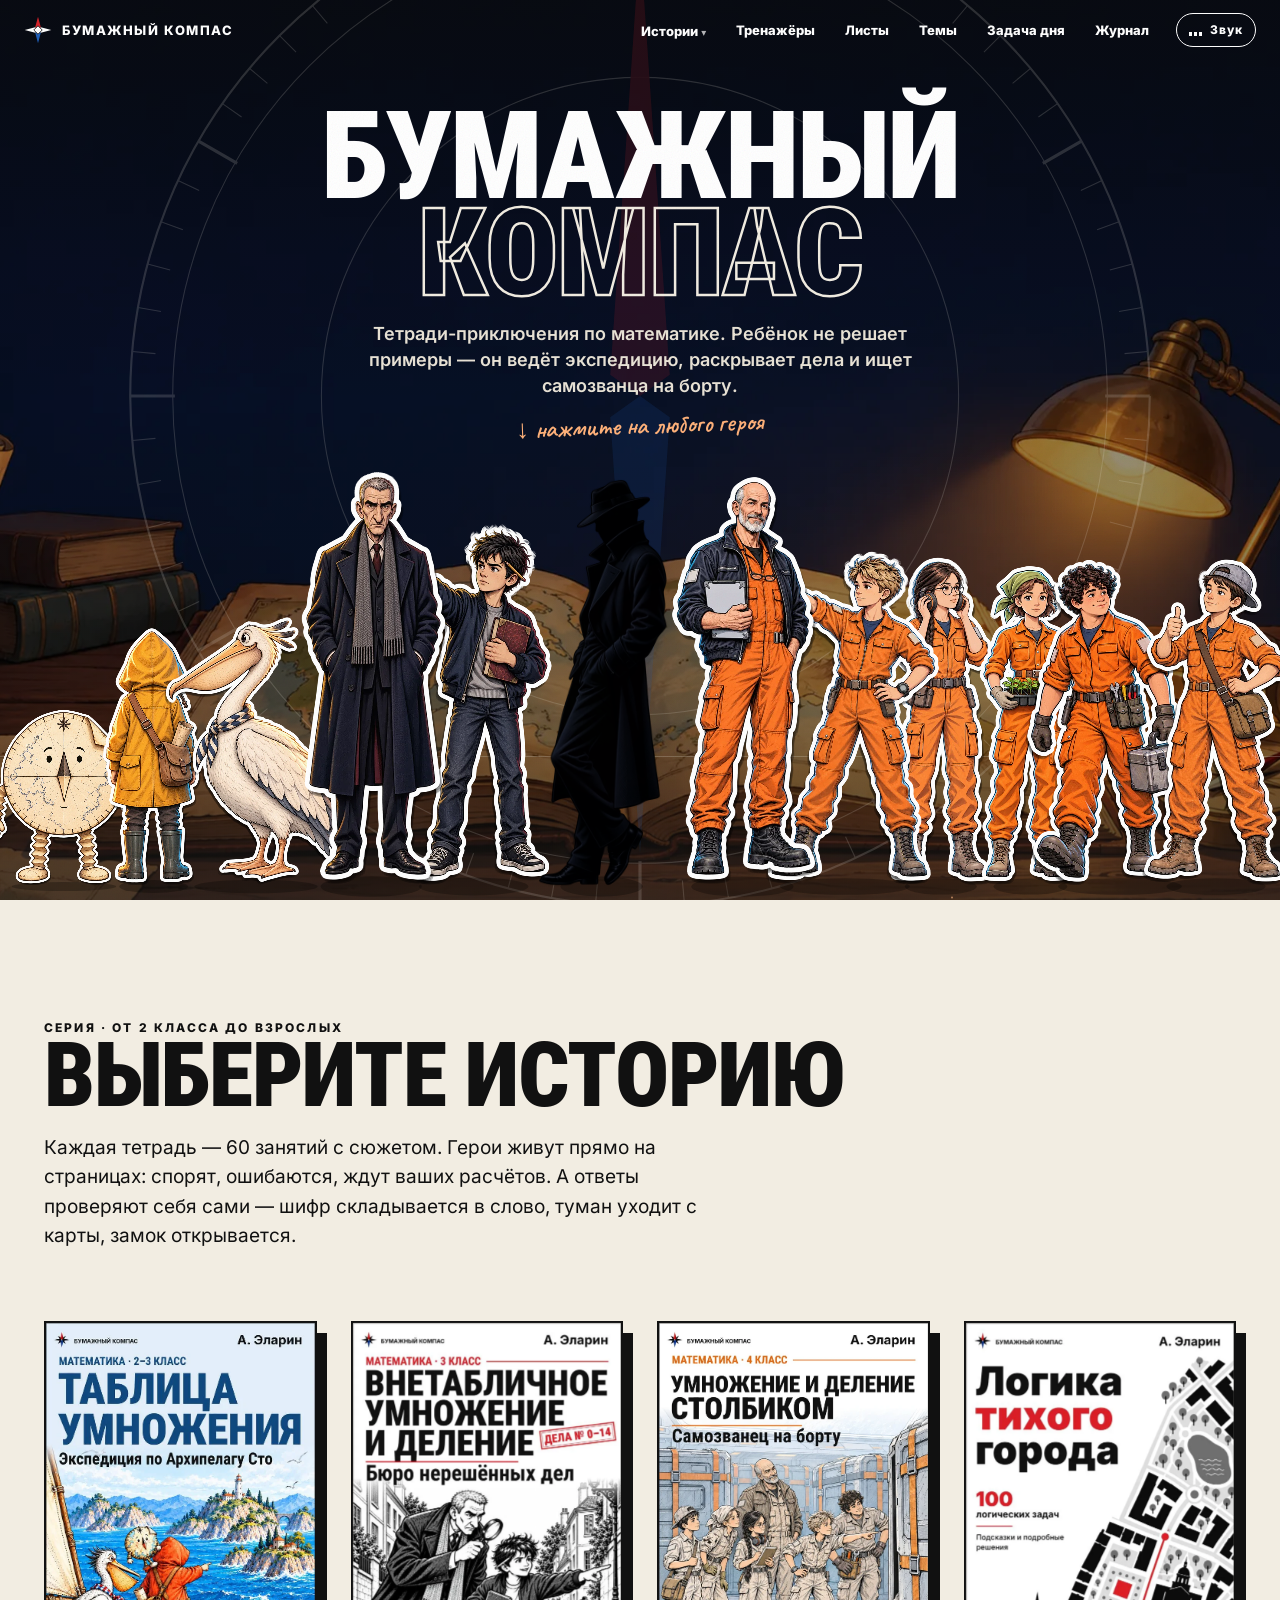
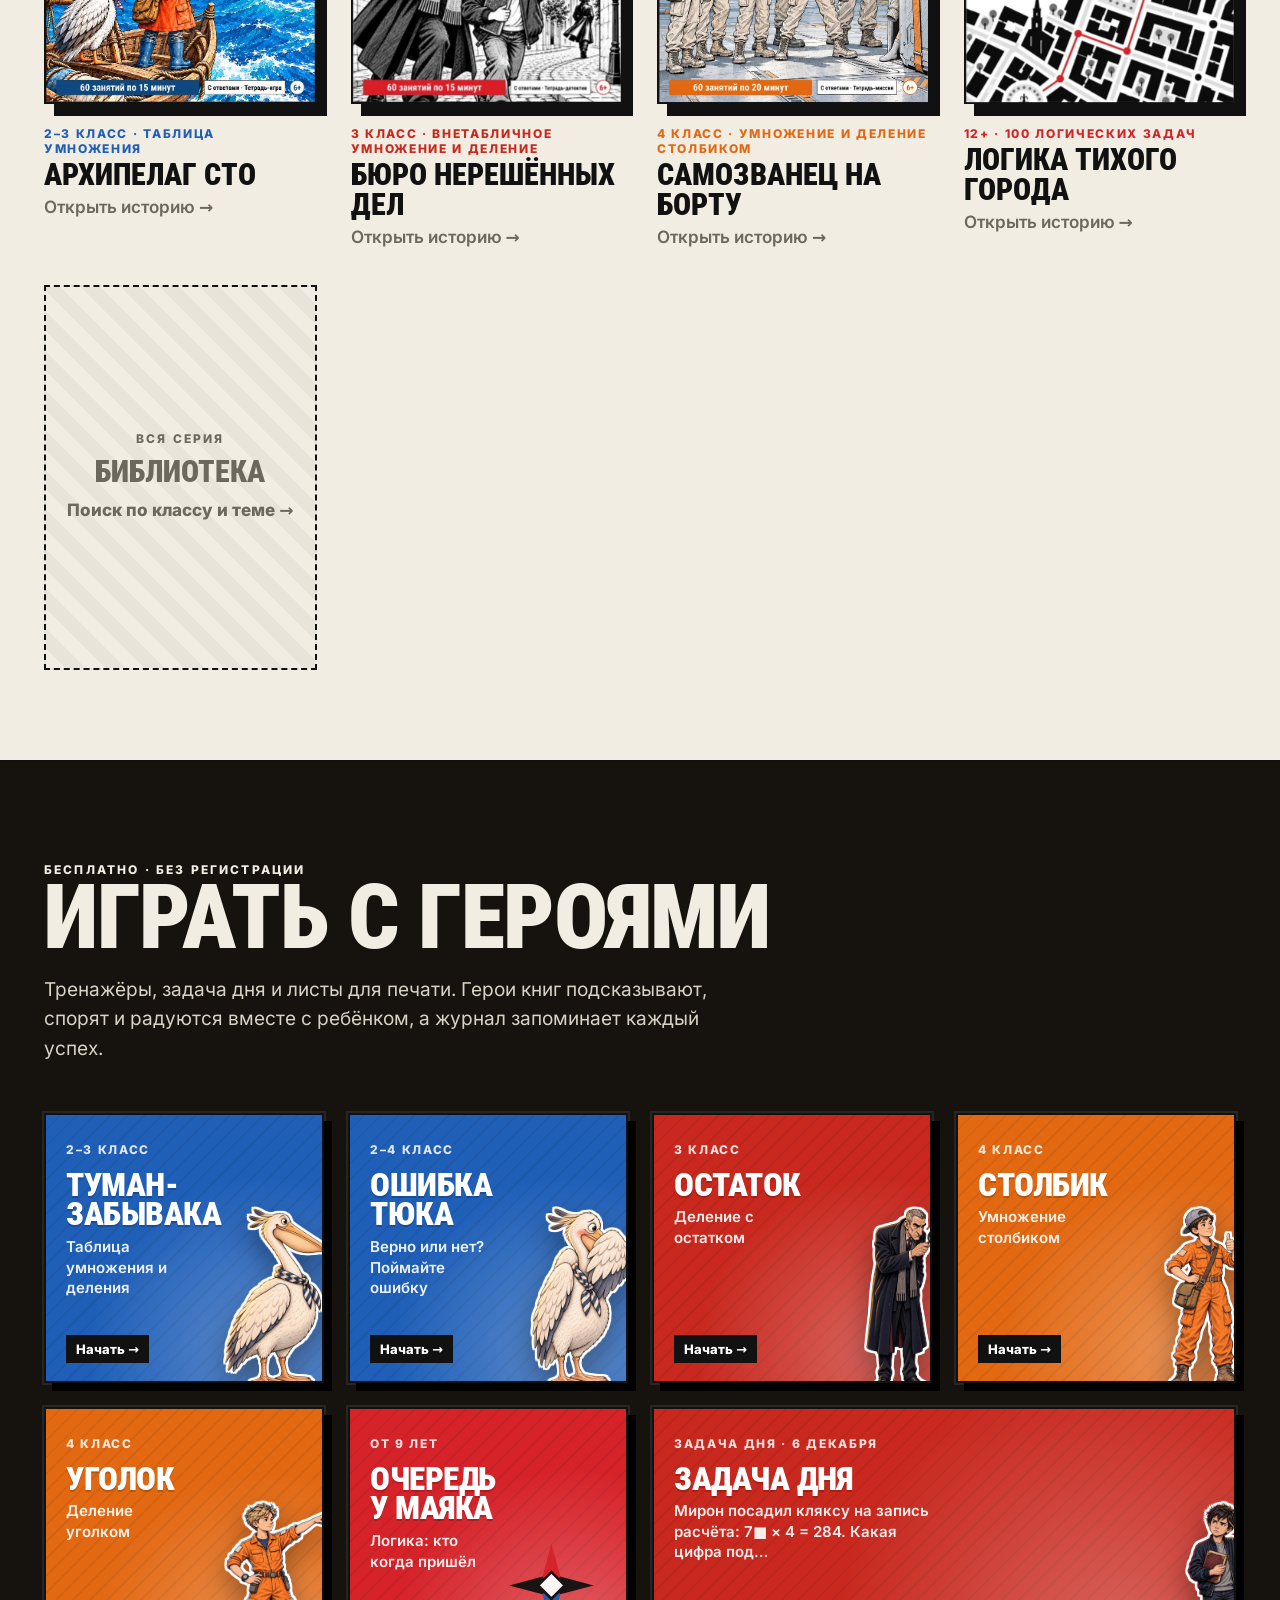
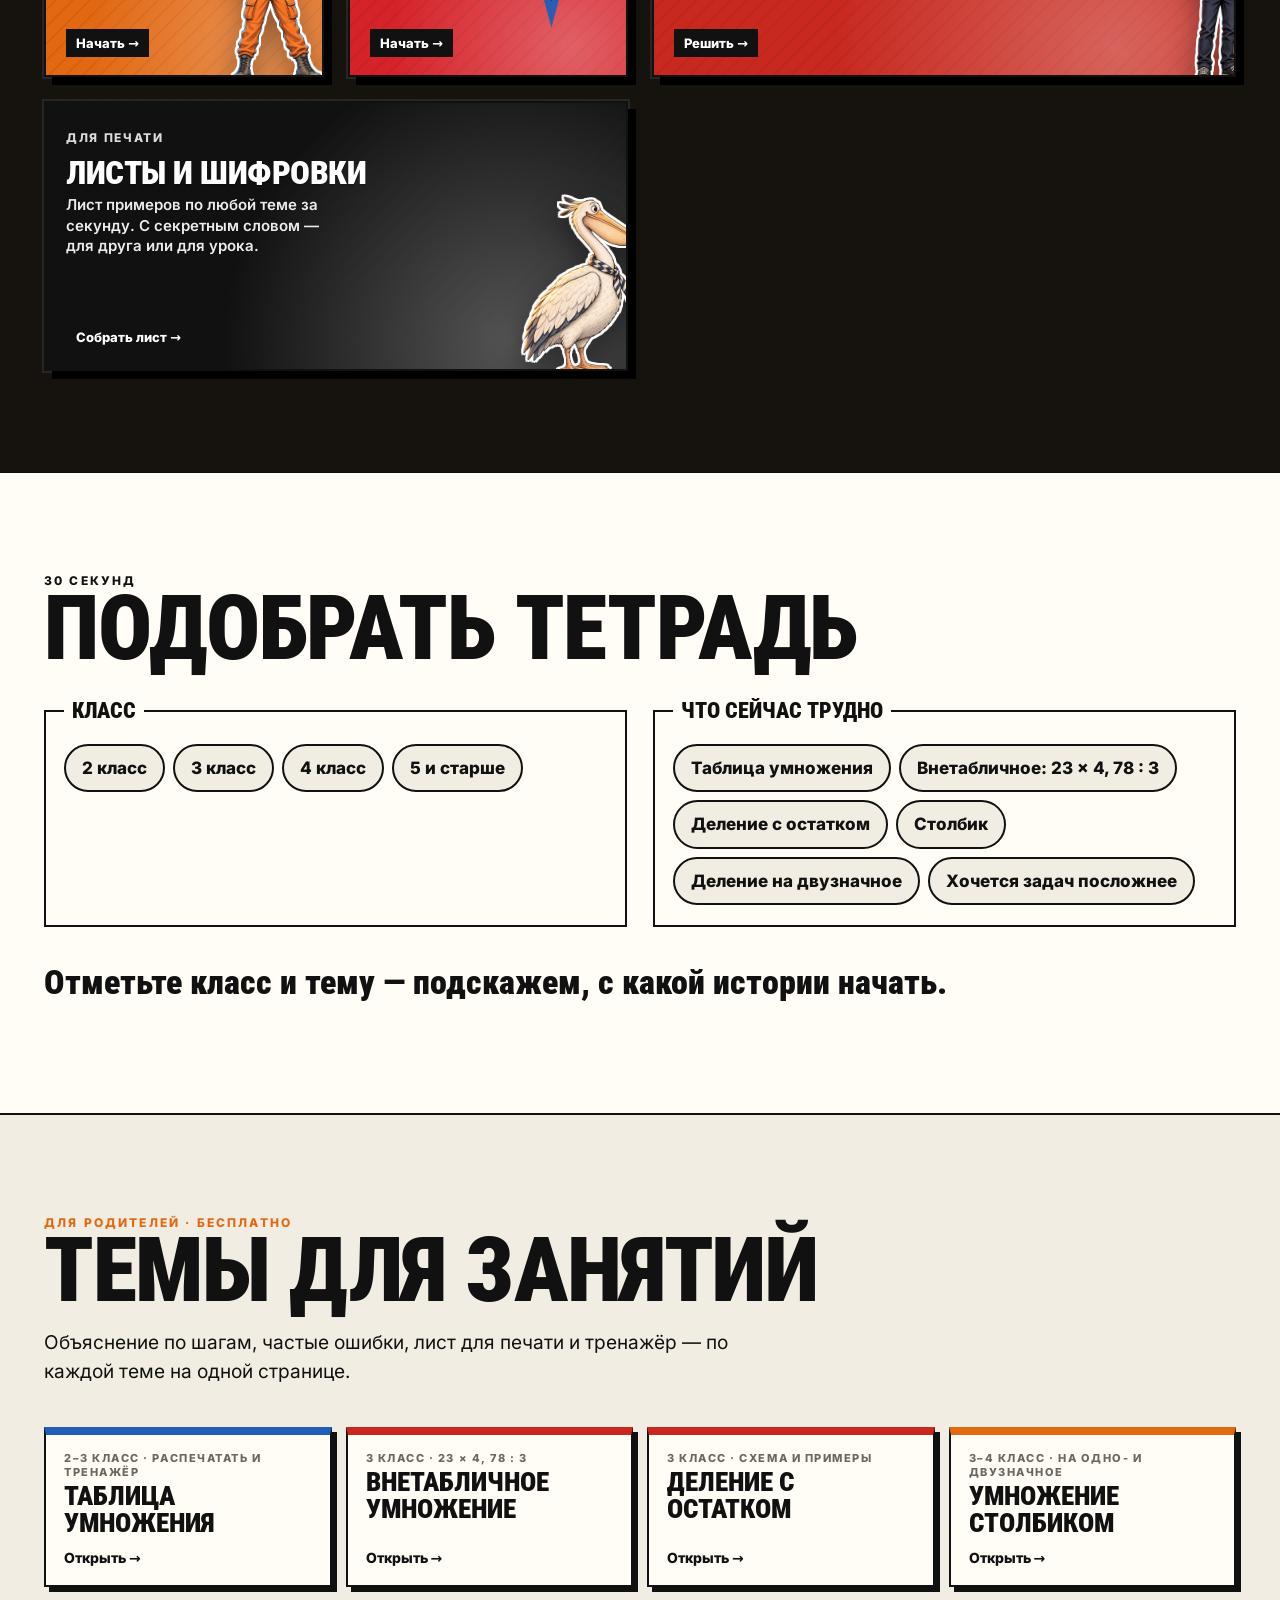
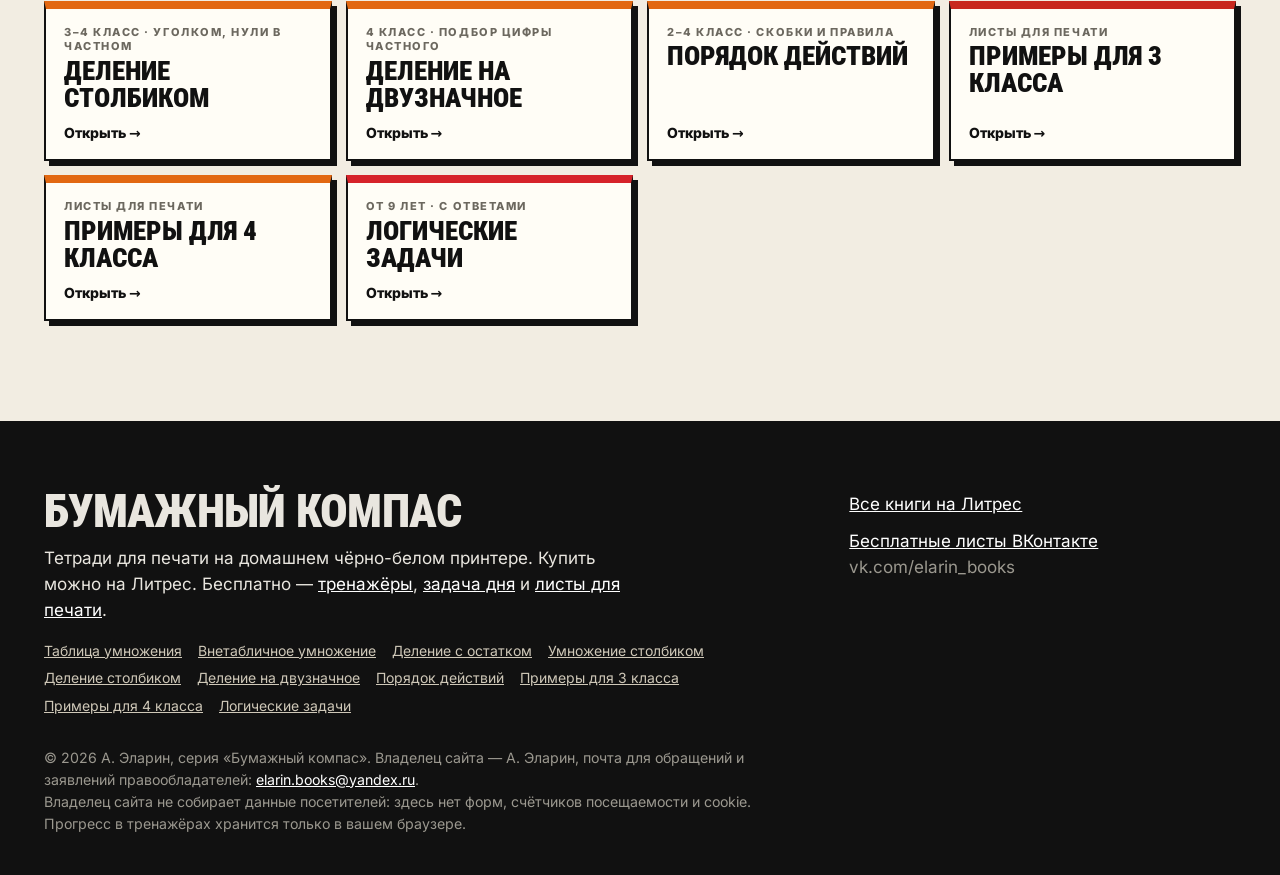
==== index.html @ 5a0611c9 "Add files via upload" ====
<!DOCTYPE html>
<html lang="ru">
<head>
<meta charset="utf-8">
<meta name="viewport" content="width=device-width, initial-scale=1">
<title>Бумажный компас</title>
<meta name="description" content="Тетради-приключения по математике и бесплатные тренажёры с героями: таблица умножения, деление с остатком, столбик и уголок, логика.">
<link rel="canonical" href="https://paper-compass.github.io/">
<meta property="og:type" content="website">
<meta property="og:site_name" content="Бумажный компас">
<meta property="og:title" content="Бумажный компас — тетради-приключения по математике">
<meta property="og:description" content="Истории с живыми героями, тренажёры, задача дня и листы для печати. Бесплатно и без регистрации.">
<meta property="og:url" content="https://paper-compass.github.io/">
<meta property="og:image" content="https://paper-compass.github.io/img/og.jpg">
<meta property="og:image:width" content="1200">
<meta property="og:image:height" content="630">
<meta name="twitter:card" content="summary_large_image">
<meta name="theme-color" content="#16130f">
<link rel="icon" href="favicon.svg" type="image/svg+xml">
<link rel="preload" href="fonts/roboto-condensed-cyrillic-900-normal.woff2" as="font" type="font/woff2" crossorigin>
<link rel="preload" href="fonts/inter-cyrillic-600-normal.woff2" as="font" type="font/woff2" crossorigin>
<style>
@font-face{font-family:'Roboto Condensed';font-style:normal;font-weight:700;font-display:swap;src:url(fonts/roboto-condensed-cyrillic-700-normal.woff2) format('woff2');unicode-range:U+0301,U+0400-045F,U+0490-0491,U+04B0-04B1,U+2116}
@font-face{font-family:'Roboto Condensed';font-style:normal;font-weight:700;font-display:swap;src:url(fonts/roboto-condensed-latin-700-normal.woff2) format('woff2');unicode-range:U+0000-00FF,U+0131,U+0152-0153,U+02BB-02BC,U+02C6,U+02DA,U+02DC,U+0304,U+0308,U+0329,U+2000-206F,U+20AC,U+2122,U+2191,U+2193,U+2212,U+2215,U+FEFF,U+FFFD}
@font-face{font-family:'Roboto Condensed';font-style:normal;font-weight:900;font-display:swap;src:url(fonts/roboto-condensed-cyrillic-900-normal.woff2) format('woff2');unicode-range:U+0301,U+0400-045F,U+0490-0491,U+04B0-04B1,U+2116}
@font-face{font-family:'Roboto Condensed';font-style:normal;font-weight:900;font-display:swap;src:url(fonts/roboto-condensed-latin-900-normal.woff2) format('woff2');unicode-range:U+0000-00FF,U+0131,U+0152-0153,U+02BB-02BC,U+02C6,U+02DA,U+02DC,U+0304,U+0308,U+0329,U+2000-206F,U+20AC,U+2122,U+2191,U+2193,U+2212,U+2215,U+FEFF,U+FFFD}
@font-face{font-family:'Inter';font-style:normal;font-weight:400;font-display:swap;src:url(fonts/inter-cyrillic-400-normal.woff2) format('woff2');unicode-range:U+0301,U+0400-045F,U+0490-0491,U+04B0-04B1,U+2116}
@font-face{font-family:'Inter';font-style:normal;font-weight:400;font-display:swap;src:url(fonts/inter-latin-400-normal.woff2) format('woff2');unicode-range:U+0000-00FF,U+0131,U+0152-0153,U+02BB-02BC,U+02C6,U+02DA,U+02DC,U+0304,U+0308,U+0329,U+2000-206F,U+20AC,U+2122,U+2191,U+2193,U+2212,U+2215,U+FEFF,U+FFFD}
@font-face{font-family:'Inter';font-style:normal;font-weight:600;font-display:swap;src:url(fonts/inter-cyrillic-600-normal.woff2) format('woff2');unicode-range:U+0301,U+0400-045F,U+0490-0491,U+04B0-04B1,U+2116}
@font-face{font-family:'Inter';font-style:normal;font-weight:600;font-display:swap;src:url(fonts/inter-latin-600-normal.woff2) format('woff2');unicode-range:U+0000-00FF,U+0131,U+0152-0153,U+02BB-02BC,U+02C6,U+02DA,U+02DC,U+0304,U+0308,U+0329,U+2000-206F,U+20AC,U+2122,U+2191,U+2193,U+2212,U+2215,U+FEFF,U+FFFD}
@font-face{font-family:'Inter';font-style:normal;font-weight:800;font-display:swap;src:url(fonts/inter-cyrillic-800-normal.woff2) format('woff2');unicode-range:U+0301,U+0400-045F,U+0490-0491,U+04B0-04B1,U+2116}
@font-face{font-family:'Inter';font-style:normal;font-weight:800;font-display:swap;src:url(fonts/inter-latin-800-normal.woff2) format('woff2');unicode-range:U+0000-00FF,U+0131,U+0152-0153,U+02BB-02BC,U+02C6,U+02DA,U+02DC,U+0304,U+0308,U+0329,U+2000-206F,U+20AC,U+2122,U+2191,U+2193,U+2212,U+2215,U+FEFF,U+FFFD}
@font-face{font-family:'Caveat';font-style:normal;font-weight:600;font-display:swap;src:url(fonts/caveat-cyrillic-600-normal.woff2) format('woff2');unicode-range:U+0301,U+0400-045F,U+0490-0491,U+04B0-04B1,U+2116}
@font-face{font-family:'Caveat';font-style:normal;font-weight:600;font-display:swap;src:url(fonts/caveat-latin-600-normal.woff2) format('woff2');unicode-range:U+0000-00FF,U+0131,U+0152-0153,U+02BB-02BC,U+02C6,U+02DA,U+02DC,U+0304,U+0308,U+0329,U+2000-206F,U+20AC,U+2122,U+2191,U+2193,U+2212,U+2215,U+FEFF,U+FFFD}
</style>
<style>
:root{
  /* мир серии: тушь и бумага; у каждой истории свой цвет — он же цвет света, перехода и кнопок */
  --paper:#f2ede2; --ink:#111; --muted:#6c685f; --line:#d8d1c1; --c:#e26812;
  --display:"Roboto Condensed","Arial Narrow",Arial,sans-serif;
  --body:"Inter",system-ui,-apple-system,"Segoe UI",Roboto,sans-serif;
  --hand:"Caveat","Segoe Print","Comic Sans MS",cursive;
  color-scheme:light;
}
*{box-sizing:border-box}
html,body{margin:0}
body{background:var(--paper);color:var(--ink);font:400 17px/1.55 var(--body);overflow-x:hidden}
img{max-width:100%;height:auto;display:block}
a{color:inherit}
button{font:inherit;color:inherit}
h1,h2,h3{font-family:var(--display);font-weight:900;line-height:.9;margin:0;letter-spacing:-.015em;text-wrap:balance}
.wrap{max-width:1240px;margin:0 auto;padding:0 24px}
:focus-visible{outline:3px solid var(--c);outline-offset:3px}
.eyebrow{font:800 12px/1.35 var(--body);letter-spacing:.18em;text-transform:uppercase}
.grain{position:fixed;inset:0;pointer-events:none;z-index:95;opacity:.08;mix-blend-mode:multiply;
  background-image:url("data:image/svg+xml,%3Csvg xmlns='http://www.w3.org/2000/svg' width='180' height='180'%3E%3Cfilter id='n'%3E%3CfeTurbulence type='fractalNoise' baseFrequency='.85' numOctaves='3' stitchTiles='stitch'/%3E%3C/filter%3E%3Crect width='100%25' height='100%25' filter='url(%23n)'/%3E%3C/svg%3E")}

/* ---------- шапка ---------- */
.top{position:fixed;left:0;right:0;top:0;z-index:70;color:var(--top,#111);transition:background .3s}
.top .wrap{display:flex;align-items:center;gap:14px;height:60px;max-width:none}
.top.solid{background:color-mix(in srgb,var(--topbg,#f2ede2) 86%,transparent);backdrop-filter:blur(8px)}
.brand{display:flex;align-items:center;gap:10px;font:800 13px/1 var(--body);letter-spacing:.12em;text-decoration:none}
.brand svg{width:28px;height:28px;transition:transform .7s cubic-bezier(.2,1.4,.3,1)}
.brand:hover svg{transform:rotate(360deg)}
.top nav{margin-left:auto;display:flex;gap:4px}
.top nav a{text-decoration:none;font-weight:700;font-size:13px;padding:8px 12px;border-radius:999px;border:1.5px solid transparent}
.top nav a:hover,.top nav a[aria-current]{border-color:currentColor}
.snd{appearance:none;border:1.5px solid currentColor;background:transparent;border-radius:999px;padding:7px 12px;font-weight:800;font-size:12px;letter-spacing:.08em;cursor:pointer;display:flex;gap:8px;align-items:center}
.snd .spk{display:none;width:18px;height:18px}
.snd i{display:flex;gap:2px;align-items:flex-end;height:12px}
.snd i b{width:3px;height:4px;background:currentColor;transition:height .2s}
.snd[aria-pressed="true"] i b{animation:eq .8s ease-in-out infinite}
.snd[aria-pressed="true"] i b:nth-child(2){animation-delay:-.3s}.snd[aria-pressed="true"] i b:nth-child(3){animation-delay:-.6s}
@media (max-width:900px){.top nav{display:none}.snd{margin-left:auto}}

/* ---------- перелистывание страницы ---------- */
.turn{position:fixed;inset:0;z-index:90;pointer-events:none;perspective:2200px}
.turn .pg{position:absolute;inset:0;transform-origin:0 50%;transform:rotateY(-100deg);background:var(--paper);
  box-shadow:inset -60px 0 80px -40px rgba(0,0,0,.35);display:grid;place-items:center;visibility:hidden}
.turn .pg::before{content:"";position:absolute;inset:0;border-left:14px solid var(--tc,#111)}
.turn .pg svg{width:110px;height:110px;animation:spin 1.4s linear infinite}
.turn .pg em{position:absolute;bottom:14%;font:900 clamp(30px,5vw,64px)/1 var(--display);font-style:normal;text-transform:uppercase;color:var(--tc,#111)}
.turn.close .pg{visibility:visible;animation:pgclose .55s cubic-bezier(.6,0,.3,1) forwards}
.turn.open .pg{visibility:visible;transform-origin:100% 50%;animation:pgopen .6s cubic-bezier(.6,0,.3,1) forwards}
@keyframes pgclose{from{transform:rotateY(-100deg)}to{transform:rotateY(0)}}
@keyframes pgopen{from{transform:rotateY(0)}to{transform:rotateY(100deg)}}

/* ---------- кнопка «Наверх»: пеликан машет крыльями, пока страница листается ---------- */
.totop{position:fixed;right:18px;bottom:18px;z-index:60;display:flex;flex-direction:column;align-items:center;gap:1px;padding:6px 8px 7px;background:#f2ede2;color:#111;border:2.5px solid #111;box-shadow:4px 4px 0 #111;font:800 11px/1 var(--body);letter-spacing:.12em;text-transform:uppercase;cursor:pointer;opacity:0;visibility:hidden;transform:translateY(16px);transition:opacity .25s,transform .25s,box-shadow .12s,visibility 0s .25s}
.totop.on{opacity:1;visibility:visible;transform:none;transition:opacity .25s,transform .25s,box-shadow .12s,visibility 0s}
.totop img{width:72px;height:auto;display:block}
.totop.on:hover{transform:translate(-2px,-2px);box-shadow:6px 6px 0 #111}
.totop.on:active{transform:translate(2px,2px);box-shadow:2px 2px 0 #111}
.totop:focus-visible{outline:3px solid #1f5fb8;outline-offset:3px}
@media (max-width:640px){.totop{right:10px;bottom:10px;padding:3px 4px;border-width:2px;box-shadow:3px 3px 0 #111}.totop img{width:44px}.totop span{display:none}}
@media print{.totop{display:none}}
/* обложка «Логики» выше остальных — показываем в тех же пропорциях, что и тетради */
img[src$="cover-lg.webp"]{aspect-ratio:700/990;object-fit:cover;object-position:50% 0}

/* ---------- сцены ---------- */
.stage{position:relative;height:100svh;min-height:620px;overflow:hidden;background:var(--sbg,#111);color:#fff;isolation:isolate}
.ch{position:relative}
.ch.scroll{height:230vh}
.ch.scroll>.stage{position:sticky;top:0}
.cam{position:absolute;inset:-4%;will-change:transform;transform-origin:50% 50%}
.cam img{width:100%;height:100%;object-fit:cover;filter:grayscale(1) contrast(1.12) brightness(var(--br,1)) blur(var(--bl,0px))}
.tint{position:absolute;inset:0;background:var(--c);mix-blend-mode:multiply;opacity:var(--ta,.9);pointer-events:none}
.color .cam img{filter:brightness(var(--br,1)) blur(var(--bl,0px)) saturate(1.06)}
.color .tint{opacity:.14}
.alert.color .tint{opacity:.3}
.fgw{position:absolute;inset:-4%;z-index:5;pointer-events:none;will-change:transform;transform-origin:50% 100%}
.fgw img{width:100%;height:100%;object-fit:cover;filter:brightness(.82) blur(.6px)}
.shade{position:absolute;inset:0;pointer-events:none;background:linear-gradient(180deg,rgba(0,0,0,.45) 0%,rgba(0,0,0,0) 30%,rgba(0,0,0,0) 62%,rgba(0,0,0,.65) 100%)}
canvas.fx,canvas.pup{position:absolute;inset:0;width:100%;height:100%;pointer-events:none}
canvas.pup{z-index:4}
.caps{position:absolute;left:clamp(16px,4vw,56px);top:96px;z-index:6;display:grid;gap:12px;max-width:min(470px,86vw)}
.cap{background:#fffdf6;color:#111;border:2.5px solid #111;padding:12px 16px;font:600 17px/1.45 var(--body);box-shadow:6px 6px 0 rgba(0,0,0,.55);transform-origin:0 0;transition:transform .5s cubic-bezier(.2,1.4,.3,1),opacity .4s}
.cap b{font-weight:800}
.js .cap.wait{opacity:0;transform:scale(.6) rotate(-4deg)}
.cap.note{font:600 26px/1.15 var(--hand);background:#f6efdc;transform:rotate(-1.5deg)}
.cap.note.wait{transform:scale(.6) rotate(-8deg)}
.title-card{position:absolute;left:0;right:0;bottom:clamp(110px,22vh,220px);z-index:5;padding:0 clamp(16px,4vw,56px);pointer-events:none;transition:opacity .4s,transform .6s}
.title-card .eyebrow{opacity:.9;margin-bottom:12px}
@media (min-width:761px){.title-card{right:auto;max-width:min(64vw,980px)}}
.title-card h1{font-size:clamp(54px,7.4vw,128px);text-transform:uppercase;line-height:.84;text-shadow:0 6px 40px rgba(0,0,0,.35)}
.title-card h2{font-size:clamp(40px,7vw,110px);text-transform:uppercase;line-height:.86;text-shadow:0 6px 40px rgba(0,0,0,.35)}
.title-card .w{display:inline-block;overflow:hidden;vertical-align:top;padding-bottom:.04em}
.title-card .w>span{display:inline-block;animation:rise 1s cubic-bezier(.2,.9,.2,1) backwards}
.title-card.gone{opacity:0;transform:translateY(-40px)}
.meta{display:flex;flex-wrap:wrap;gap:8px;margin-top:16px}
.meta span{border:2px solid currentColor;border-radius:999px;padding:6px 12px;font:800 13px var(--body);background:rgba(0,0,0,.25);backdrop-filter:blur(3px)}
.bubbles{position:absolute;inset:0;z-index:7;pointer-events:none}
.bub{position:absolute;width:max-content;max-width:270px;background:#fff;color:#111;border:2.5px solid #111;border-radius:18px;padding:10px 14px;font:700 16px/1.35 var(--body);box-shadow:4px 4px 0 rgba(0,0,0,.4);transform:translate(-50%,-100%) scale(.3);opacity:0;transition:transform .35s cubic-bezier(.2,1.6,.3,1),opacity .2s;white-space:normal}
.bub.on{transform:translate(-50%,-100%) scale(1);opacity:1}
.bub::after{content:"";position:absolute;left:50%;bottom:-13px;width:18px;height:18px;background:#fff;border:2.5px solid #111;border-top:0;border-left:0;transform:translateX(-50%) rotate(45deg) skew(10deg,10deg)}
.bub small{display:block;font:900 12px var(--display);letter-spacing:.12em;text-transform:uppercase;color:var(--c);margin-bottom:2px}
.hintline{position:absolute;left:clamp(16px,4vw,56px);bottom:22px;z-index:6;font:800 12px var(--body);letter-spacing:.14em;text-transform:uppercase;display:flex;gap:10px;align-items:center;opacity:.9}
.hintline i{width:22px;height:34px;border:2px solid currentColor;border-radius:12px;position:relative}
.hintline i::after{content:"";position:absolute;left:50%;top:6px;width:4px;height:7px;margin-left:-2px;background:currentColor;border-radius:2px;animation:scrollhint 1.6s infinite}
.chnum{position:absolute;right:clamp(16px,4vw,56px);top:84px;z-index:6;font:900 15px var(--display);letter-spacing:.2em;text-transform:uppercase;text-align:right;opacity:.9}
.chnum b{display:block;font-size:clamp(46px,6vw,84px);letter-spacing:-.02em;line-height:.9;color:transparent;-webkit-text-stroke:2px #fff}
.alert .tint{animation:alarm 1.4s ease-in-out infinite}
.hud{position:absolute;right:clamp(16px,4vw,56px);top:180px;z-index:6;font:800 13px/1.6 ui-monospace,Consolas,monospace;letter-spacing:.08em;text-transform:uppercase;border:1.5px solid rgba(255,255,255,.7);padding:10px 14px;background:rgba(0,0,0,.35);backdrop-filter:blur(3px);min-width:210px}
.hud div{display:flex;justify-content:space-between;gap:18px}
.hud b{font-variant-numeric:tabular-nums;color:#ffd2ae}
@media (max-width:760px){.hud{top:auto;bottom:150px;right:16px;min-width:0}.chnum{display:none}.caps{top:80px}}

/* ---------- игровые панели ---------- */
.panel{position:absolute;z-index:8;right:clamp(12px,4vw,56px);top:50%;transform:translateY(-50%);width:min(480px,92vw);background:#fffdf6;color:#111;border:3px solid #111;box-shadow:10px 10px 0 rgba(0,0,0,.55);padding:20px 22px 22px}
.panel h3{font-size:30px;text-transform:uppercase}
.panel .sub{color:var(--muted);font-weight:600;margin:6px 0 14px;font-size:15px}
.verdict{min-height:1.5em;font-weight:800;margin-top:10px}
.verdict.ok{color:#137a3a}.verdict.no{color:#c8281e}
.inp{width:96px;font:900 24px var(--display);padding:6px 8px;border:2.5px solid #111;text-align:center;background:#fff}
.steps{display:grid;gap:12px}
.steps label{display:flex;flex-wrap:wrap;gap:10px;align-items:center;font-weight:600}
@media (max-width:760px){.panel{top:auto;bottom:12px;transform:none;left:12px;right:12px;width:auto;padding:12px 14px;font-size:15px;max-height:62%;overflow:auto}.panel h3{font-size:22px}.panel .sub{font-size:13px}}

/* туман */
.fogwrap{position:absolute;z-index:6;left:clamp(12px,5vw,80px);top:50%;transform:translateY(-50%);width:min(78vh,52vw);aspect-ratio:1}
.board{position:absolute;inset:0;border:3px solid #111;background:#cfd9e6 center/cover;box-shadow:12px 12px 0 rgba(0,0,0,.45);overflow:hidden}
.board .cells{position:absolute;inset:0;display:grid;grid-template-columns:repeat(10,1fr);grid-template-rows:repeat(10,1fr)}
.board .cells button{appearance:none;border:0;border-right:1px solid rgba(17,17,17,.18);border-bottom:1px solid rgba(17,17,17,.18);background:transparent;font:900 clamp(11px,1.4vw,18px) var(--display);color:#111;cursor:pointer;padding:0}
.board .cells button.done{cursor:default;text-shadow:0 0 6px #fff,0 0 2px #fff}
.board canvas{position:absolute;inset:0;width:100%;height:100%;pointer-events:none}
.ask{position:absolute;z-index:3;background:#fffdf6;border:2.5px solid #111;padding:10px 12px;box-shadow:5px 5px 0 rgba(0,0,0,.45);display:flex;gap:8px;align-items:center;font:900 22px var(--display);transform:translate(-50%,-115%);white-space:nowrap}
.ask[hidden]{display:none}
.ask.shake{animation:shake .4s}
@media (max-width:760px){.fogwrap{left:50%;top:84px;transform:translateX(-50%);width:min(92vw,58vh)}}

/* шифр */
.keyt{display:grid;grid-template-columns:repeat(8,1fr);border:2px solid #111;margin:8px 0 12px;text-align:center;font-weight:800;font-size:14px}
.keyt div{padding:5px 0;border-right:1px solid #111}.keyt div:nth-child(8n){border-right:0}
.keyt div:nth-child(-n+8){border-bottom:2px solid #111}
.ciph{display:grid;grid-template-columns:1fr 1fr;gap:10px}
.ciph label{display:flex;align-items:center;gap:8px;font:900 22px var(--display)}
.ciph .inp{width:72px;font-size:22px}
.word{display:flex;gap:8px;margin-top:12px}
.word span{width:52px;height:60px;border:2.5px solid #111;display:grid;place-items:center;font:900 32px var(--display);transition:background .3s,transform .5s,color .3s}
.word span.on{background:var(--c);color:#fff;transform:rotateX(360deg)}
.dark{position:absolute;inset:0;z-index:5;pointer-events:none;background:radial-gradient(circle var(--fr,150px) at var(--fx,50%) var(--fy,50%),rgba(0,0,0,0) 0%,rgba(0,0,0,.25) 45%,rgba(8,4,4,.94) 100%)}
.dropnote{position:absolute;z-index:9;width:170px;background:#f6efdc;color:#111;border:2px solid #111;padding:10px 12px;font:600 22px/1.05 var(--hand);transform:rotate(-8deg) scale(0);transition:transform .6s cubic-bezier(.2,1.6,.3,1);cursor:pointer;box-shadow:6px 6px 0 rgba(0,0,0,.5)}
.dropnote.on{transform:rotate(-8deg) scale(1)}
.door17{position:absolute;z-index:6;left:46%;bottom:0;height:52%;transform:translateY(105%);transition:transform 1.2s cubic-bezier(.2,.9,.2,1)}
.door17.on{transform:translateY(0)}
.door17 img{height:100%;width:auto;max-width:none;filter:drop-shadow(0 0 30px rgba(226,104,18,.6))}
.door17 b{position:absolute;left:12%;top:40%;background:#0e0d14;color:#e26812;border:2px solid #e26812;padding:4px 8px;font:900 20px var(--display)}
.panel.tr{top:96px;transform:none}
@media (max-width:760px){.panel.tr{top:auto}}
.grid4{display:grid;grid-template-columns:auto repeat(4,1fr);gap:5px;font-weight:700;font-size:15px;margin:8px 0}
.grid4 div{text-align:center;padding:6px 0}
.grid4 button{appearance:none;border:2.5px solid #111;background:#fff;height:38px;font:900 18px var(--display);cursor:pointer}
.grid4 button.on{background:#111;color:#fff}

/* ---------- финал истории ---------- */
.finale{padding:110px 0;background:var(--paper)}
.finale .wrap{display:grid;grid-template-columns:auto 1fr;gap:clamp(30px,6vw,80px);align-items:center}
.book3d{width:clamp(220px,26vw,330px);aspect-ratio:700/990;position:relative;transform-style:preserve-3d;transform:perspective(1200px) rotateY(-28deg) rotateX(8deg);transition:transform .8s cubic-bezier(.2,.9,.2,1)}
.book3d:hover{transform:perspective(1200px) rotateY(-6deg) rotateX(2deg)}
.book3d img{position:absolute;inset:0;width:100%;height:100%;border:2px solid #111;backface-visibility:hidden}
.book3d::before{content:"";position:absolute;top:0;bottom:0;left:-22px;width:22px;background:var(--c);transform:rotateY(-90deg);transform-origin:100% 50%;border:2px solid #111}
.book3d::after{content:"";position:absolute;inset:0;background:linear-gradient(105deg,transparent 30%,rgba(255,255,255,.55) 45%,transparent 60%);background-size:250% 100%;animation:shine 4s ease-in-out infinite;mix-blend-mode:screen;pointer-events:none}
.facts{list-style:none;padding:0;margin:20px 0 28px;display:grid;gap:10px}
.facts li{display:flex;gap:12px;align-items:baseline;font-size:18px}
.facts li::before{content:"";flex:0 0 11px;height:11px;background:var(--c);transform:rotate(45deg)}
.buy{display:inline-flex;align-items:center;gap:10px;background:var(--c);color:#fff;text-decoration:none;font-weight:800;font-size:18px;padding:17px 26px;border:2.5px solid #111;box-shadow:6px 6px 0 #111;transition:transform .15s,box-shadow .15s}
.buy:hover{transform:translate(-2px,-2px);box-shadow:9px 9px 0 #111}
.buy:active{transform:translate(4px,4px);box-shadow:2px 2px 0 #111}
.nextstory{display:block;text-decoration:none;background:#111;color:#fff;padding:80px 0;overflow:hidden;position:relative}
.nextstory .wrap{display:flex;justify-content:space-between;align-items:center;gap:20px}
.nextstory h2{font-size:clamp(46px,8vw,128px);text-transform:uppercase;transition:transform .5s;color:var(--nc)}
.nextstory:hover h2{transform:translateX(26px)}
.nextstory img{height:220px;width:auto;transition:transform .5s;filter:drop-shadow(0 10px 20px rgba(0,0,0,.5))}
.nextstory:hover img{transform:translateY(-12px) rotate(-4deg) scale(1.06)}
@media (max-width:760px){.finale .wrap{grid-template-columns:1fr}.nextstory img{height:140px}}

/* ---------- главная ---------- */
.home-stage{--c:#e26812;--sbg:#16130f;color:#fff}
.home-stage .cam img{filter:none}
.home-stage .home-bg{inset:0}
.home-stage .home-bg img{filter:brightness(.6) saturate(1.05);object-position:50% 100%}
.home-stage .home-bg::after{content:"";position:absolute;inset:0;background:linear-gradient(180deg,rgba(11,9,7,.55) 0%,rgba(11,9,7,0) 45%,rgba(11,9,7,.15) 80%,rgba(11,9,7,.6) 100%)}
.home-stage .bg{position:absolute;inset:0;background:radial-gradient(ellipse at 50% 120%,#3a2a1a 0%,#16130f 55%,#0b0907 100%)}
.home-stage canvas.fx{z-index:1}
.rose{position:absolute;left:50%;top:44%;width:min(118vh,1100px);aspect-ratio:1;translate:-50% -50%;color:#f2ede2;opacity:.16;pointer-events:none;z-index:2}
.rose .needle{transform-origin:500px 500px;transition:transform .3s ease-out}
.rose circle,.rose line{stroke-dasharray:3000;stroke-dashoffset:3000;animation:draw 2.4s .2s cubic-bezier(.6,0,.2,1) forwards}
.home-title{position:absolute;left:0;right:0;top:12vh;z-index:5;text-align:center;pointer-events:none;padding:0 16px}
.home-title h1{font-size:clamp(48px,9.5vw,156px);line-height:.8;text-transform:uppercase}
.home-title h1 .l{display:inline-block;animation:drop 1s cubic-bezier(.2,1.5,.3,1) backwards}
.home-title h1 .o{color:transparent;-webkit-text-stroke:2.5px #f2ede2}
.home-title p{margin:18px auto 0;max-width:34em;font:600 18px/1.45 var(--body);color:#e9e3d6}
.home-title .tip{display:inline-block;margin-top:14px;font:600 26px/1 var(--hand);color:#ffb27a;transform:rotate(-2deg)}
.floor{position:absolute;left:0;right:0;bottom:0;height:16%;background:linear-gradient(180deg,rgba(242,237,226,0),rgba(242,237,226,.08));border-top:1px solid rgba(242,237,226,.15);z-index:2}

.stories{padding:120px 0 90px}
.stories h2,.pick h2{font-size:clamp(46px,7vw,110px);text-transform:uppercase}
.stories .lead{max-width:36em;font-size:19px;margin:16px 0 0}
.doors{display:grid;grid-template-columns:repeat(auto-fill,minmax(250px,1fr));gap:34px;margin-top:70px}
.door{position:relative;text-decoration:none;display:block;perspective:1000px}
.door .cv{position:relative;transform-style:preserve-3d;transition:transform .5s cubic-bezier(.2,.9,.2,1);border:2.5px solid #111;box-shadow:10px 12px 0 #111}
.door .cv img{width:100%}
.door .pop{position:absolute;left:50%;bottom:22%;height:92%;width:auto;max-width:none;translate:-50% 0;z-index:3;transform:translateY(30%) scale(.7);opacity:0;transition:transform .55s cubic-bezier(.2,1.5,.3,1),opacity .25s;filter:drop-shadow(0 18px 18px rgba(0,0,0,.45));pointer-events:none}
.door:hover .pop,.door:focus-visible .pop{transform:translateY(-8%) scale(1);opacity:1}
.door:hover .cv{transform:rotateX(14deg) translateY(10px);box-shadow:10px 12px 0 var(--c)}
.door .lbl{margin-top:22px;display:grid;gap:4px}
.door .lbl small{font:800 12px var(--body);letter-spacing:.14em;text-transform:uppercase;color:var(--c)}
.door .lbl b{font:900 30px/1 var(--display);text-transform:uppercase}
.door .lbl span{font-weight:600;color:var(--muted)}
.door.soon .cv{border-style:dashed;box-shadow:none;aspect-ratio:700/990;display:grid;place-items:center;color:var(--muted);background:repeating-linear-gradient(45deg,transparent 0 14px,rgba(0,0,0,.04) 14px 28px)}
.pick{padding:100px 0;background:#fffdf6;border-top:2.5px solid #111;border-bottom:2.5px solid #111}
.picker{display:grid;grid-template-columns:1fr 1fr;gap:26px;margin-top:30px}
.picker fieldset{border:2.5px solid #111;padding:16px 18px 20px;margin:0}
.picker legend{font:900 22px/1 var(--display);padding:0 8px;text-transform:uppercase}
.opts{display:flex;flex-wrap:wrap;gap:8px;margin-top:6px}
.opts button{appearance:none;border:2px solid #111;background:var(--paper);border-radius:999px;padding:9px 16px;font-weight:700;cursor:pointer}
.opts button[aria-pressed="true"]{background:#111;color:#fff}
.answer{grid-column:1/-1;min-height:60px;font:900 clamp(22px,3vw,34px)/1.1 var(--display);display:flex;align-items:center;gap:16px;flex-wrap:wrap}
.answer a{font:800 16px var(--body);background:#111;color:#fff;text-decoration:none;padding:12px 18px}
@media (max-width:760px){.picker{grid-template-columns:1fr}}

footer{background:#111;color:#e9e6df;padding:70px 0 40px}
footer .wrap{display:grid;grid-template-columns:2fr 1fr;gap:32px}
footer h3{font-size:46px;text-transform:uppercase;margin-bottom:12px}
footer a{color:#fff}
footer small{display:block;margin-top:30px;color:#9b988f}
@media (max-width:760px){footer .wrap{grid-template-columns:1fr}}
.view[hidden]{display:none}

@keyframes spin{to{transform:rotate(360deg)}}
@keyframes eq{50%{height:12px}}
@keyframes rise{from{transform:translateY(105%)}}
@keyframes drop{from{transform:translateY(-130%) rotate(-14deg)}}
@keyframes draw{to{stroke-dashoffset:0}}
@keyframes scrollhint{0%{transform:translateY(0);opacity:1}100%{transform:translateY(12px);opacity:0}}
@keyframes alarm{50%{opacity:1;background:#c8281e}}
@keyframes shine{0%,60%{background-position:150% 0}100%{background-position:-60% 0}}
@keyframes shake{25%{transform:translate(calc(-50% - 8px),-115%)}75%{transform:translate(calc(-50% + 8px),-115%)}}

/* ================== v4: разделы, наклейки, тренажёры ================== */
.sr{position:absolute;width:1px;height:1px;overflow:hidden;clip:rect(0 0 0 0)}
.stk{filter:drop-shadow(2px 0 0 #fff) drop-shadow(-2px 0 0 #fff) drop-shadow(0 2px 0 #fff) drop-shadow(0 -2px 0 #fff) drop-shadow(0 12px 14px rgba(0,0,0,.35))}
.door .pop.stk{filter:drop-shadow(3px 0 0 #fff) drop-shadow(-3px 0 0 #fff) drop-shadow(0 3px 0 #fff) drop-shadow(0 -3px 0 #fff) drop-shadow(0 18px 18px rgba(0,0,0,.45))}
.top nav{align-items:center}
.top nav a .nb{display:inline-grid;place-items:center;min-width:18px;height:18px;margin-left:6px;border-radius:9px;background:var(--c,#e26812);color:#fff;font-size:11px;padding:0 5px}
.top nav a i{font-style:normal;font-size:10px;opacity:.7}
.top nav a .nb[hidden]{display:none}
.dd.shut .ddp{visibility:hidden!important;opacity:0!important}
.dd{position:relative}
.ddp{position:absolute;top:100%;left:50%;translate:-50% 0;padding-top:10px;visibility:hidden;opacity:0;transform:translateY(-6px);transition:opacity .2s,transform .25s,visibility 0s .25s}
.dd:hover .ddp,.dd:focus-within .ddp{visibility:visible;opacity:1;transform:none;transition:opacity .2s,transform .25s}
.ddp .in{background:#fffdf6;color:#111;border:2.5px solid #111;box-shadow:8px 8px 0 #111;padding:16px;display:grid;grid-template-columns:repeat(var(--n,4),118px);gap:14px;width:max-content}
.top nav .ddp a{border:0;padding:0;border-radius:0;display:grid;gap:5px;font:800 13px/1.15 var(--body);text-decoration:none}
.ddp a.b img{border:2px solid #111;transition:transform .25s;box-shadow:4px 4px 0 var(--c)}
.ddp a.b:hover img{transform:translateY(-4px) rotate(-2deg)}
.ddp a.b small{font-weight:600;color:var(--muted)}
.top nav .ddp a.all{grid-column:1/-1;border-top:2px solid #111;padding-top:12px;font-size:14px}
.burger{display:none;appearance:none;background:transparent;border:1.5px solid currentColor;border-radius:999px;width:42px;height:36px;padding:0;cursor:pointer;flex-direction:column;justify-content:center;align-items:center;gap:4px}
.burger span{display:block;width:18px;height:2px;background:currentColor;transition:transform .3s,opacity .3s}
.burger[aria-expanded="true"] span:nth-child(1){transform:translateY(6px) rotate(45deg)}
.burger[aria-expanded="true"] span:nth-child(2){opacity:0}
.burger[aria-expanded="true"] span:nth-child(3){transform:translateY(-6px) rotate(-45deg)}
@media (max-width:900px){.burger{display:flex}.snd{margin-left:auto}}
.menu{position:fixed;inset:0;z-index:65;background:#16130f;color:#f2ede2;padding:80px 22px 30px;overflow:auto;clip-path:circle(0 at calc(100% - 40px) 30px);transition:clip-path .45s cubic-bezier(.6,0,.2,1)}
.menu.on{clip-path:circle(150% at calc(100% - 40px) 30px)}
body.menu-open{overflow:hidden}
body.menu-open .top{color:#fff}
.mlinks{display:grid;gap:4px}
.mlinks a{font:900 clamp(40px,11vw,64px)/1 var(--display);text-transform:uppercase;text-decoration:none;display:flex;gap:14px;align-items:baseline}
.mlinks a small{font:800 13px var(--body);color:#ffb27a}
.mlinks a[aria-current]{color:#ffb27a}
.mbooks{margin-top:34px;display:grid;gap:10px}
.mbooks a{display:flex;gap:12px;align-items:center;text-decoration:none;font-weight:800;font-size:18px}
.mbooks a i{width:14px;height:14px;background:var(--c);transform:rotate(45deg);flex:none}
.mbooks a small{margin-left:auto;color:#9b988f;font-weight:600}
.top.light .snd,.top.light .burger{color:#111}

.view.tool{padding:100px 0 100px;min-height:100vh}
.tool-head{display:flex;justify-content:space-between;align-items:flex-end;gap:22px;flex-wrap:wrap;margin-bottom:36px}
.tool-head h1{font-size:clamp(54px,9vw,132px);text-transform:uppercase;line-height:.84;margin-top:10px}
.tool-head .eyebrow{color:var(--c)}
.tool-head .lead{max-width:36em;font-size:18px;margin:16px 0 0}
.crumb{font:800 12px var(--body);letter-spacing:.14em;text-transform:uppercase;text-decoration:none;display:inline-block;margin-bottom:8px}
.crumb:hover{color:var(--c)}
.chips{display:flex;flex-wrap:wrap;gap:8px}
.chips button{appearance:none;border:2px solid #111;background:var(--paper);border-radius:999px;padding:8px 15px;font-weight:700;cursor:pointer;transition:transform .15s}
.chips button:hover{transform:translateY(-2px)}
.chips button[aria-pressed="true"]{background:#111;color:#fff}
.btn{appearance:none;display:inline-flex;align-items:center;gap:8px;border:2.5px solid #111;background:var(--c);color:#fff;font:800 16px var(--body);padding:11px 18px;box-shadow:4px 4px 0 #111;cursor:pointer;text-decoration:none;transition:transform .12s,box-shadow .12s}
.btn:hover{transform:translate(-2px,-2px);box-shadow:6px 6px 0 #111}
.btn:active{transform:translate(3px,3px);box-shadow:1px 1px 0 #111}
.btn.ghost{background:#fff;color:#111}
.row2{display:flex;flex-wrap:wrap;gap:12px;margin-top:16px}
.small{font-size:14px;color:var(--muted);margin:14px 0 0}
.shake2{animation:shk .35s}
@keyframes shk{25%{translate:-7px 0}75%{translate:7px 0}}

/* библиотека */
.filters{display:grid;gap:14px;margin-bottom:12px}
.search input{width:100%;font:800 clamp(20px,2.4vw,28px) var(--body);padding:14px 18px;border:2.5px solid #111;background:#fffdf6;box-shadow:6px 6px 0 #111;outline:none}
.search input:focus{box-shadow:6px 6px 0 var(--c,#e26812)}
.libcount{font:800 13px var(--body);letter-spacing:.12em;text-transform:uppercase;margin:18px 0 26px;color:var(--muted)}
.bkgrid{display:grid;grid-template-columns:repeat(auto-fill,minmax(240px,1fr));gap:40px 30px}
.bk .cv{position:relative;display:block;border:2.5px solid #111;box-shadow:10px 12px 0 #111;transition:transform .45s cubic-bezier(.2,.9,.2,1),box-shadow .3s;perspective:900px}
.bk .cv:hover{transform:rotateX(10deg) translateY(8px);box-shadow:10px 12px 0 var(--c)}
.bk .cv>img:first-child{width:100%}
.bk .pop{position:absolute;left:50%;bottom:18%;height:88%;width:auto;max-width:none;translate:-50% 0;opacity:0;transform:translateY(30%) scale(.7);transition:transform .55s cubic-bezier(.2,1.5,.3,1),opacity .25s;pointer-events:none}
.bk .cv:hover .pop{opacity:1;transform:translateY(-6%) scale(1)}
.bk .lbl{margin-top:20px}
.bk .lbl small{font:800 12px var(--body);letter-spacing:.12em;text-transform:uppercase;color:var(--c)}
.bk h3{font-size:30px;text-transform:uppercase;margin:6px 0}
.bk p{margin:0 0 14px;color:var(--muted);font-weight:600;font-size:15px}
.bk .acts{display:flex;gap:10px;flex-wrap:wrap}
.bk .btn{font-size:14px;padding:9px 14px}
.empty{grid-column:1/-1;display:flex;gap:24px;align-items:center;border:2.5px dashed #111;padding:24px}
.empty img{height:150px;width:auto}
.ico-star{display:grid;place-items:center}.ico-star svg{width:70%;height:70%}

/* плитки тренажёров */
.play{padding:100px 0;background:#16130f;color:#f2ede2;border-top:2.5px solid #111}
.play h2{font-size:clamp(46px,7vw,110px);text-transform:uppercase}
.play .lead{max-width:36em;font-size:19px;margin:16px 0 50px;color:#d9d3c5}
.tiles{display:grid;grid-template-columns:repeat(auto-fill,minmax(270px,1fr));gap:24px}
.tile{position:relative;display:block;text-decoration:none;background:var(--c);color:#fff;border:2.5px solid #111;box-shadow:8px 8px 0 #111;min-height:270px;padding:20px;overflow:hidden;isolation:isolate;transition:transform .2s,box-shadow .2s}
.play .tile{box-shadow:8px 8px 0 #000,0 0 0 2px rgba(255,255,255,.08)}
.tile::before{content:"";position:absolute;inset:0;z-index:-1;background:radial-gradient(circle at 80% 90%,rgba(255,255,255,.28),transparent 55%),repeating-linear-gradient(-45deg,rgba(0,0,0,.06) 0 2px,transparent 2px 12px)}
.tile:hover{transform:translate(-3px,-3px);box-shadow:11px 11px 0 #111}
.tile small{font:800 12px var(--body);letter-spacing:.14em;text-transform:uppercase;opacity:.85}
.tile h3{font-size:clamp(28px,2.6vw,36px);text-transform:uppercase;max-width:64%;margin:8px 0;text-shadow:0 2px 0 rgba(0,0,0,.18)}
.tile p{max-width:56%;margin:0;font-weight:600;font-size:15px;line-height:1.35;opacity:.92}
.tile>img,.tile>.ico-star{position:absolute;right:-4%;bottom:-3%;height:68%;width:auto;max-width:none;transition:transform .5s cubic-bezier(.2,1.5,.3,1);z-index:-1}
.tile>.ico-star{width:46%;height:auto;aspect-ratio:1;right:4%;bottom:10%;opacity:.95;animation:spin 18s linear infinite}
.tile:hover>img{transform:translateY(-6%) rotate(-3deg) scale(1.05)}
.tile .best{position:absolute;left:20px;bottom:18px;font:800 13px var(--body);background:#111;color:#fff;padding:6px 10px}
.tile.wide{grid-column:span 2}
.tile.wide p{max-width:48%}
@media (max-width:640px){.tile.wide{grid-column:auto}.tile.wide p,.tile p{max-width:60%}}

/* страница тренажёра */
.trainer{display:grid;grid-template-columns:minmax(300px,.85fr) 1.3fr;gap:30px;align-items:start}
.host{position:sticky;top:84px;height:min(560px,72vh);border:2.5px solid #111;box-shadow:8px 8px 0 #111;background:var(--sbg);color:#fff;isolation:isolate}
.host .hbg{position:absolute;inset:0;overflow:hidden}
.host .cam{inset:-6%}
.host canvas{position:absolute;inset:0;width:100%;height:100%}
.hcap{position:absolute;left:14px;right:14px;bottom:14px;z-index:8;background:#fffdf6;color:#111;border:2.5px solid #111;padding:10px 14px;font:700 16px/1.35 var(--body);box-shadow:5px 5px 0 rgba(0,0,0,.5)}
.hcap.pop{animation:popin .45s cubic-bezier(.2,1.6,.3,1)}
@keyframes popin{from{transform:scale(.6);opacity:0}}
.work{background:#fffdf6;border:2.5px solid #111;box-shadow:8px 8px 0 #111;padding:22px 26px 28px;min-height:440px}
.scorebar{display:flex;gap:22px;flex-wrap:wrap;font:800 12px var(--body);letter-spacing:.12em;text-transform:uppercase;border-bottom:2.5px solid #111;padding-bottom:12px;margin-bottom:18px}
.scorebar b{font:900 24px var(--display);letter-spacing:0;margin-left:7px;color:var(--c)}
.q{font:900 clamp(40px,5.6vw,80px)/1 var(--display);display:flex;align-items:center;gap:14px 16px;flex-wrap:wrap;margin:14px 0 16px}
.q .inp{width:160px;font-size:clamp(38px,5vw,70px);padding:2px 8px;height:auto}
.q.rem .inp{width:120px}.q .ost{font-size:.55em}
.q .btn{font-size:17px}
.sum{display:flex;align-items:center;gap:18px;flex-wrap:wrap}.sum b{font-size:clamp(50px,7vw,96px)}.sum span{font:800 20px var(--body)}
.hintbox{margin-top:12px;border-left:6px solid var(--c);background:color-mix(in srgb,var(--c) 9%,#fff);padding:10px 14px;font-weight:600}
.dots{display:flex;gap:6px;flex-wrap:wrap}
.dots i{width:15px;height:15px;border:2px solid #111;border-radius:50%}
.dots i.ok{background:#137a3a;border-color:#137a3a}.dots i.no{background:#c8281e;border-color:#c8281e}.dots i.cur{background:#111;transform:scale(1.25)}
.heatwrap{margin-top:30px;border-top:2px dashed #b9b2a3;padding-top:18px}
.heatwrap .eyebrow{margin-bottom:12px;color:var(--c)}
.heat{display:grid;grid-template-columns:repeat(11,1fr);gap:3px;max-width:460px}
.heat>span{display:grid;place-items:center;font:900 13px var(--display);color:var(--muted)}
.heat button{aspect-ratio:1;border:0;padding:0;cursor:pointer;font:900 clamp(9px,1.1vw,13px) var(--display);color:#fff;background:color-mix(in srgb,var(--c) calc(var(--m,0)*33.3%),#d9dee5);transition:background .4s,transform .15s}
.heat button:hover{transform:scale(1.18);outline:2px solid #111;z-index:1}
.heat.mini button{cursor:default}.heat.mini button:hover{transform:none;outline:0}
.claim{border:2.5px solid #111;background:#22303a;color:#f2ede2;padding:22px 24px;box-shadow:inset 0 0 0 6px #6b4f2e,6px 6px 0 #111;margin:6px 0 18px}
.claim small{display:block;font:600 22px/1 var(--hand);color:#cfd8c4;margin-bottom:10px}
.claim b{font:400 clamp(46px,6vw,84px)/1 var(--hand);letter-spacing:.02em}
.choices2{display:flex;gap:14px;flex-wrap:wrap}.choices2 .btn{font-size:20px;padding:14px 26px}
.fix{display:flex;align-items:center;gap:12px;flex-wrap:wrap;font:900 28px var(--display)}
.fix .inp{width:130px}
.colwrap{overflow-x:auto;padding:6px 2px 10px}
.colgrid{--cw:48px;display:inline-grid;grid-auto-rows:56px;font:900 36px var(--display)}
.colgrid .c{display:grid;place-items:center;position:relative}
.colgrid .c.sg{color:var(--muted)}
.colgrid .c.ln{border-bottom:3px solid #111}
.colgrid input.c{width:42px;height:50px;border:2px solid #111;background:#fff;text-align:center;font:inherit;padding:0;border-radius:0;color:#111;caret-color:var(--c);transition:background .2s,border-color .2s}
.colgrid input.c.cur{border-color:var(--c);box-shadow:0 0 0 3px color-mix(in srgb,var(--c) 35%,transparent)}
.colgrid input.c.ok{background:#e4f3e8;border-color:#137a3a;color:#137a3a}
.colgrid input.c.no{background:#fde4e1;border-color:#c8281e;color:#c8281e}
.colgrid.div .vl{border-left:3px solid #111}
.colgrid.div .hl{border-top:3px solid #111}
.colgrid.div .rq.wait input{visibility:hidden}
.colgrid.div div[data-row]:not(.show){visibility:hidden}
.colgrid.div div.show{animation:dropin .45s cubic-bezier(.2,1.5,.3,1) backwards}
.colgrid .gv span{color:var(--c)}
.colgrid .gv::after{content:"↓";position:absolute;top:-8px;right:2px;font:800 13px var(--body);color:var(--c)}
@keyframes dropin{from{transform:translateY(-22px);opacity:0}}
.digq{display:flex;align-items:center;gap:14px;flex-wrap:wrap;font:800 18px var(--body);margin-bottom:12px}
.digq[hidden]{display:none}
.task{font-size:19px;font-weight:600;margin:0 0 14px}
.clues{margin:0 0 16px;padding-left:22px;display:grid;gap:6px;font-size:17px;font-weight:600}
.clues li{transition:color .2s}
.clues li.ok{color:#137a3a}.clues li.ok::marker{content:"✓  "}
.clues li.no{color:#c8281e}.clues li.no::marker{content:"✗  "}
.qgrid{display:grid;gap:5px;font-weight:700;font-size:15px;max-width:560px}
.qgrid>div{text-align:center;padding:6px 0}.qgrid .nm{text-align:left;padding-right:10px}
.qgrid button{appearance:none;border:2.5px solid #111;background:#fff;height:42px;font:900 18px var(--display);cursor:pointer}
.qgrid button.on{background:#111;color:#fff}
.more{margin-top:70px}
.minitiles{display:flex;flex-wrap:wrap;gap:12px;margin-top:14px}
.minitiles a{display:flex;gap:10px;align-items:baseline;text-decoration:none;border:2px solid #111;padding:10px 14px;font:800 16px var(--body);background:#fffdf6;transition:transform .15s}
.minitiles a:hover{transform:translateY(-3px);box-shadow:4px 4px 0 var(--c)}
.minitiles a i{width:10px;height:10px;background:var(--c);transform:rotate(45deg);flex:none}
.minitiles a small{color:var(--muted);font-weight:600}
@media (max-width:900px){.trainer{grid-template-columns:1fr}.host{position:relative;top:0;height:270px}.work{padding:16px 16px 22px;min-height:0}.colgrid{--cw:40px;grid-auto-rows:50px;font-size:30px}.colgrid input.c{width:36px;height:44px}}

/* листы */
.sheets{display:grid;grid-template-columns:minmax(280px,380px) 1fr;gap:34px;align-items:start}
.ctl{display:grid;gap:16px;background:#fffdf6;border:2.5px solid #111;box-shadow:8px 8px 0 #111;padding:20px;position:sticky;top:84px}
.ctl label{display:grid;gap:6px;font-weight:800}
.ctl label small{font-weight:600;color:var(--muted)}
.ctl select,.ctl input:not([type=checkbox]){font:700 17px var(--body);padding:10px 12px;border:2px solid #111;background:#fff;width:100%}
.ctl input.bad{border-color:#c8281e}
.ctl fieldset{border:0;padding:0;margin:0}.ctl legend{font-weight:800;margin-bottom:6px}
.ctl .ck{display:flex;gap:10px;align-items:center;font-weight:700}
.sout{width:100%;min-height:140px;font:600 14px var(--body);border:2px solid #111;padding:8px}
.paper{position:relative;max-width:794px;width:100%;overflow:hidden;transform-origin:50% 0}
.paper.flip{animation:sheetin .6s cubic-bezier(.2,.9,.2,1)}
.zoomhint{display:none;font-size:13px;color:var(--muted);margin:0 0 8px}
@media (max-width:800px){.zoomhint{display:block}.paper{cursor:zoom-in}.paper.zoom{overflow:auto;cursor:zoom-out;-webkit-overflow-scrolling:touch}}
.sheet{background:#fff;color:#111;width:794px;height:1123px;border:1px solid #cfc8b8;box-shadow:0 30px 60px -20px rgba(0,0,0,.35),0 0 0 1px rgba(0,0,0,.04);padding:54px 58px;display:flex;flex-direction:column;font-size:17px;overflow:hidden;transform-origin:0 0;position:absolute;left:0;top:0}
@keyframes sheetin{from{transform:rotateX(-35deg) translateY(-20px);opacity:.2}}
.sheet header{display:flex;justify-content:space-between;align-items:center;border-bottom:2px solid #111;padding-bottom:.6em}
.sheet .sb{display:flex;align-items:center;gap:.5em;font:800 .8em var(--body);letter-spacing:.14em;text-transform:uppercase}
.sheet .sb svg{width:1.8em;height:1.8em}
.sheet .sl{font:800 .75em var(--body);letter-spacing:.14em;text-transform:uppercase;color:#6c685f}
.sheet h2{font-size:2.4em;text-transform:uppercase;margin:.6em 0 .2em}
.sheet .sub{margin:0 0 .4em;color:#444}
.sheet .fill{display:flex;gap:1.6em;flex-wrap:wrap;margin:.5em 0 1em;font-weight:700}
.sheet .fill i{display:inline-block;min-width:7em;border-bottom:1.5px solid #111;font-style:normal;font-family:var(--hand);font-size:1.3em;line-height:1}
.sheet .ex{margin:0;padding-left:1.8em;column-gap:2.2em;font:700 1.25em/1 var(--display)}
.sheet .ex li{break-inside:avoid;padding:.42em 0;display:flex;align-items:flex-end}
.sheet .ex li::marker{font-size:.8em;color:#6c685f}
.sheet .ex li i{flex:1;min-width:2.6em;border-bottom:1.5px solid #111;margin-left:.2em;height:1em}
.sheet .keyb{margin-top:1em;border:2px solid #111;padding:.7em .8em}
.sheet .kt{font:800 .75em var(--body);letter-spacing:.14em;text-transform:uppercase;margin:.2em 0 .4em}
.keyt2{display:flex;flex-wrap:wrap;gap:0;border-left:1.5px solid #111;margin-bottom:.6em}
.keyt2 div{display:grid;border:1.5px solid #111;border-left:0;min-width:2.8em;text-align:center}
.keyt2 b{padding:.25em .3em;border-bottom:1.5px solid #111;font:800 .95em var(--display)}
.keyt2 span{padding:.25em .3em;font:800 1em var(--display)}
.slots{display:flex;flex-wrap:wrap;gap:.35em}
.slots span{width:2.2em;height:2.5em;border:2px solid #111;position:relative}
.slots small{position:absolute;left:.2em;top:.1em;font-size:.6em;color:#6c685f}
.sheet .answers{margin-top:auto;padding-top:1em;transform:rotate(180deg);font-size:.72em;color:#555;border-bottom:1px dashed #999;padding-bottom:.4em}
.sheet footer{margin-top:.8em;padding:0;background:none;font:700 .65em var(--body);letter-spacing:.12em;text-transform:uppercase;color:#888;text-align:center}
@media (max-width:900px){.sheets{grid-template-columns:1fr}.ctl{position:relative;top:0}}

/* задача дня */
.streak{display:flex;align-items:center;gap:12px;border:2.5px solid #111;background:#111;color:#fff;padding:12px 18px;box-shadow:6px 6px 0 var(--c)}
.streak b{font:900 48px/1 var(--display);color:var(--c)}
.streak span{font:800 13px/1.2 var(--body);letter-spacing:.1em;text-transform:uppercase;max-width:7em}
.days{display:flex;gap:8px;flex-wrap:wrap;margin-bottom:26px}
.days a{display:grid;justify-items:center;width:62px;padding:8px 0;border:2px solid #111;text-decoration:none;background:#fffdf6;transition:transform .15s}
.days a:hover{transform:translateY(-3px)}
.days a small{font:800 11px var(--body);text-transform:uppercase;color:var(--muted)}
.days a b{font:900 26px/1 var(--display)}
.days a i{font-style:normal;height:16px;font-weight:900;color:var(--c)}
.days a.cur{background:#111;color:#fff}.days a.cur small{color:#bbb}
.days a.ok i{color:#137a3a}.days a.cur.ok i{color:#7fe0a0}
.daily{background:#fffdf6;border:2.5px solid #111;box-shadow:10px 10px 0 #111;padding:clamp(18px,3vw,36px);max-width:920px;position:relative}
.dhero{display:flex;align-items:center;gap:18px;border-bottom:2.5px solid #111;padding-bottom:14px;margin-bottom:18px}
.dhero img,.dhero .ico-star{height:120px;width:auto;margin:-50px 0 -14px}
.dhero .ico-star{width:100px;height:100px;margin:0}
.dhero small{display:block;font:800 12px var(--body);letter-spacing:.14em;text-transform:uppercase;color:var(--c)}
.dhero b{font:900 30px/1 var(--display);text-transform:uppercase}
.dtext{font:600 clamp(20px,2.4vw,27px)/1.4 var(--body);margin:0 0 18px;max-width:34em}

/* журнал */
.jgrid{display:grid;grid-template-columns:1fr 1.1fr;gap:30px;align-items:start}
.jcol{display:grid;gap:22px}
.stats{display:grid;grid-template-columns:repeat(4,1fr);border:2.5px solid #111;background:#111;gap:2.5px}
.stats div{background:#fffdf6;padding:14px;display:grid}
.stats b{font:900 clamp(30px,3.6vw,46px)/1 var(--display)}
.stats span{font:700 13px var(--body);color:var(--muted)}
.card{background:#fffdf6;border:2.5px solid #111;padding:18px;display:grid;gap:14px;justify-items:start}
.card .heat{width:100%}
.tlist{list-style:none;margin:0;padding:0;width:100%;display:grid}
.tlist li{display:grid;grid-template-columns:1fr auto auto;gap:14px;padding:9px 0;border-bottom:1px solid var(--line);font-weight:600}
.tlist li a{font-weight:800}
.tlist li span{color:var(--muted);font-size:14px}
.badges{display:grid;grid-template-columns:repeat(auto-fill,minmax(150px,1fr));gap:16px;margin-top:12px}
.bdgw{text-align:center;display:grid;justify-items:center;gap:4px;padding:12px 8px;border:2px solid transparent}
.bdgw.on{border-color:#111;background:#fffdf6;box-shadow:5px 5px 0 var(--c)}
.bdgw b{font:900 18px/1.05 var(--display);text-transform:uppercase}
.bdgw small{font-size:13px;color:var(--muted);line-height:1.3}
.bdg{width:96px;height:96px;border-radius:50%;border:3px solid #111;background:#d9d5cc;display:grid;place-items:center;overflow:hidden;position:relative;filter:grayscale(1);opacity:.45}
.bdg.on{background:var(--c);filter:none;opacity:1}
.bdg img{position:absolute;top:6%;left:50%;translate:-50% 0;height:200%;width:auto;max-width:none}
.bdg .ico-star{width:70%;height:70%}
@media (max-width:900px){.jgrid{grid-template-columns:1fr}.stats{grid-template-columns:repeat(2,1fr)}}
.toast{position:fixed;left:50%;bottom:24px;z-index:97;translate:-50% 0;background:#111;color:#fff;border:2.5px solid #111;box-shadow:6px 6px 0 var(--c);padding:10px 20px 10px 10px;display:flex;gap:14px;align-items:center;transform:translateY(180%);transition:transform .55s cubic-bezier(.2,1.5,.3,1)}
.toast.on{transform:none}
.toast .bdg{width:58px;height:58px}
.toast small{display:block;font:800 11px var(--body);letter-spacing:.14em;text-transform:uppercase;color:#bbb}
.toast b{font:900 24px/1 var(--display);text-transform:uppercase}
.door.soon{color:inherit}

@media print{
 @page{size:A4;margin:10mm}
 html,body{background:#fff!important}
 body>*:not(#v-tool){display:none!important}
 #v-tool{padding:0!important;min-height:0}
 #v-tool .tool-head,#v-tool .ctl{display:none!important}
 #v-tool .wrap{padding:0;max-width:none}
 .sheets{display:block}
 .paper{height:auto!important;overflow:visible;max-width:none;animation:none!important}
 .sheet{position:static;border:0;box-shadow:none;width:100%;height:auto;min-height:270mm;padding:0;transform:none!important}
}


/* темы для занятий */
.topics{padding:100px 0}
.topics h2{font-size:clamp(46px,7vw,110px);text-transform:uppercase}
.topics .lead{max-width:36em;font-size:19px;margin:16px 0 40px}
.topics .eyebrow{color:var(--c)}
.tgrid{display:grid;grid-template-columns:repeat(auto-fill,minmax(250px,1fr));gap:14px}
.tgrid a{display:grid;grid-template-rows:auto 1fr auto;gap:4px;border:2.5px solid #111;background:#fffdf6;padding:16px 18px;text-decoration:none;box-shadow:5px 5px 0 #111;transition:transform .15s,box-shadow .15s;border-top:8px solid var(--c)}
.tgrid a:hover{transform:translate(-3px,-3px);box-shadow:8px 8px 0 #111}
.tgrid small{font:800 11px/1.3 var(--body);letter-spacing:.14em;text-transform:uppercase;color:var(--muted)}
.tgrid b{font:900 27px/1 var(--display);text-transform:uppercase}
.tgrid span{font-weight:800;font-size:14px;margin-top:6px}
footer .tl{display:flex;flex-wrap:wrap;gap:6px 16px;font-size:14px;margin-top:16px}
footer .tl a{color:#cfc8b8}
/* ================== мобильная адаптация ================== */
.trainer>*,.sheets>*,.jgrid>*{min-width:0}
.days{display:grid;grid-template-columns:repeat(7,minmax(0,62px))}
.days a{width:auto}
.home-stage .hintline{display:none}
@media (max-width:900px){.stage .hintline{display:none}}
@media (max-width:760px){
 .title-card{bottom:auto;top:78px}
 .title-card h1{font-size:clamp(30px,10.5vw,64px);line-height:.9}
 .title-card .eyebrow{font-size:11px;margin-bottom:8px}
 .titling .caps,.titling .bubbles{opacity:0;pointer-events:none}
 .caps{transition:opacity .3s}
 .cap.past{display:none}
 .cap{font-size:15px;padding:10px 13px}
 .cap.note{font-size:22px}
 .stage.has-hud .caps{top:112px}
 .hud{top:62px;bottom:auto;left:0;right:0;min-width:0;display:flex;justify-content:space-between;gap:6px;padding:6px 14px;font-size:10.5px;border-width:0 0 1px;background:rgba(0,0,0,.55)}
 .hud div{gap:5px}
 .tool-head h1{font-size:clamp(38px,11.5vw,64px);overflow-wrap:break-word}
 .play h2,.pick h2,.stories h2,section h2{overflow-wrap:break-word}
 .search input{font-size:17px;padding:12px 14px}
 .tile h3{font-size:30px}
 .bub{max-width:min(270px,78vw)}
}
@media (max-height:520px) and (orientation:landscape){
 .title-card{bottom:auto;top:66px}.title-card h1{font-size:clamp(28px,11vh,58px)}.title-card .meta{display:none}
 .caps{top:66px}.cap{font-size:14px;padding:8px 12px}.titling .caps,.titling .bubbles{opacity:0}.cap.past{display:none}
 .home-title{top:64px}.home-title h1{font-size:clamp(34px,13vh,72px)}.home-title p{font-size:14px;margin-top:8px}.home-title .tip{display:none}
}
@media (max-width:520px){
 .snd span{display:none}
 .snd .spk{display:block}
 .snd{padding:6px 10px;gap:6px}
 .brand{font-size:12px;letter-spacing:.1em}
 .tlist li{grid-template-columns:1fr auto;row-gap:2px}
 .tlist li span:last-child{grid-column:1/-1}
 .days{gap:5px}
 .days a b{font-size:22px}
 .daily .dtext{font-size:19px}
 .q{font-size:clamp(34px,10vw,56px)}
 .q .inp{width:120px;font-size:34px}
 .claim b{font-size:44px}
}
@media (prefers-reduced-motion:reduce){*,*::before,*::after{animation:none!important;transition:none!important}.rose circle,.rose line{stroke-dashoffset:0}}
</style>
</head>
<body>
<div class="grain" aria-hidden="true"></div>
<div class="turn" aria-hidden="true"><div class="pg"><svg viewBox="0 0 40 40"><use href="#star"/></svg><em></em></div></div>

<svg width="0" height="0" style="position:absolute" aria-hidden="true">
  <symbol id="star" viewBox="0 0 40 40"><g transform="translate(20 20)"><polygon points="0,-19 4,-4 0,0 -4,-4" fill="#d6232a"/><polygon points="0,19 4,4 0,0 -4,4" fill="#1f5fb8"/><polygon points="19,0 4,4 0,0 4,-4" fill="#111"/><polygon points="-19,0 -4,4 0,0 -4,-4" fill="#111"/><polygon points="0,-6 6,0 0,6 -6,0" fill="#fff" stroke="#111" stroke-width="1.2"/></g></symbol>
</svg>

<header class="top" id="top">
  <div class="wrap">
    <a class="brand" href="#home" aria-label="Бумажный компас — на главную">
      <svg viewBox="0 0 40 40" aria-hidden="true"><g transform="translate(20 20)"><polygon points="0,-19 4,-4 0,0 -4,-4" fill="#d6232a"/><polygon points="0,19 4,4 0,0 -4,4" fill="#1f5fb8"/><polygon points="19,0 4,4 0,0 4,-4" fill="currentColor"/><polygon points="-19,0 -4,4 0,0 -4,-4" fill="currentColor"/><polygon points="0,-6 6,0 0,6 -6,0" fill="#fff" stroke="#111" stroke-width="1.2"/></g></svg>
      БУМАЖНЫЙ КОМПАС
    </a>
    <nav id="nav" aria-label="Разделы"></nav>
    <button class="snd" id="snd" type="button" aria-pressed="false" aria-label="Звук"><svg class="spk" viewBox="0 0 24 24" aria-hidden="true"><path d="M3 9h4l5-4v14l-5-4H3z" fill="currentColor"/><path d="M16 8.5a5 5 0 0 1 0 7M18.5 6a8.5 8.5 0 0 1 0 12" fill="none" stroke="currentColor" stroke-width="2" stroke-linecap="round"/></svg><i><b></b><b></b><b></b></i><span>Звук</span></button>
    <button class="burger" id="burger" type="button" aria-expanded="false" aria-controls="menu" aria-label="Меню"><span></span><span></span><span></span></button>
  </div>
</header>

<div class="menu" id="menu" hidden></div>

<!-- ======================= ГЛАВНАЯ ======================= -->
<main class="view" id="v-home">
  <section class="stage home-stage" id="homeStage" aria-label="Герои серии">
    <div class="bg"></div>
    <div class="cam home-bg"><img src="img/bg/bg-home.webp" alt=""></div>
    <canvas class="fx" id="homeFx"></canvas>
    <svg class="rose" viewBox="0 0 1000 1000" aria-hidden="true">
      <g fill="none" stroke="currentColor"><circle cx="500" cy="500" r="480" stroke-width="2"/><circle cx="500" cy="500" r="440" stroke-width="1"/><circle cx="500" cy="500" r="300" stroke-width="1"/><g id="ticks"></g></g>
      <g class="needle" id="needle"><polygon points="500,70 528,480 500,500 472,480" fill="#d6232a" opacity=".9"/><polygon points="500,930 528,520 500,500 472,520" fill="#1f5fb8" opacity=".9"/></g>
    </svg>
    <div class="floor"></div>
    <canvas class="pup" id="homePup"></canvas>
    <div class="bubbles" id="homeBub"></div>
    <div class="home-title">
      <h1 id="kinetic"><span class="wd">Бумажный</span><br><span class="wd o">компас</span></h1>
      <p>Тетради-приключения по математике. Ребёнок не решает примеры — он ведёт экспедицию, раскрывает дела и ищет самозванца на борту.</p>
      <span class="tip">↓ нажмите на любого героя</span>
    </div>
    <div class="hintline"><i></i>Истории ниже</div>
  </section>

  <section class="stories" id="stories">
    <div class="wrap">
      <div class="eyebrow">Серия · от 2 класса до взрослых</div>
      <h2>Выберите историю</h2>
      <p class="lead">Каждая тетрадь — 60 занятий с сюжетом. Герои живут прямо на страницах: спорят, ошибаются, ждут ваших расчётов. А ответы проверяют себя сами — шифр складывается в слово, туман уходит с карты, замок открывается.</p>
      <div class="doors" id="doors"></div>
    </div>
  </section>

  <section class="play" id="play">
    <div class="wrap">
      <div class="eyebrow">Бесплатно · без регистрации</div>
      <h2>Играть с героями</h2>
      <p class="lead">Тренажёры, задача дня и листы для печати. Герои книг подсказывают, спорят и радуются вместе с ребёнком, а журнал запоминает каждый успех.</p>
      <div class="tiles" id="homeTiles"></div>
    </div>
  </section>

  <section class="pick" id="pick">
    <div class="wrap">
      <div class="eyebrow">30 секунд</div>
      <h2>Подобрать тетрадь</h2>
      <div class="picker">
        <fieldset><legend>Класс</legend><div class="opts" id="o-grade"></div></fieldset>
        <fieldset><legend>Что сейчас трудно</legend><div class="opts" id="o-need"></div></fieldset>
        <div class="answer" id="answer" aria-live="polite">Отметьте класс и тему — подскажем, с какой истории начать.</div>
      </div>
    </div>
  </section>

  <section class="topics" id="topics">
    <div class="wrap">
      <div class="eyebrow">Для родителей · бесплатно</div>
      <h2>Темы для занятий</h2>
      <p class="lead">Объяснение по шагам, частые ошибки, лист для печати и тренажёр — по каждой теме на одной странице.</p>
      <nav class="tgrid" aria-label="Темы"><a href="tablica-umnozheniya.html" style="--c:#1f5fb8"><small>2–3 класс · распечатать и тренажёр</small><b>Таблица умножения</b><span>Открыть →</span></a><a href="vnetablichnoe-umnozhenie.html" style="--c:#c8281e"><small>3 класс · 23 × 4, 78 : 3</small><b>Внетабличное умножение</b><span>Открыть →</span></a><a href="delenie-s-ostatkom.html" style="--c:#c8281e"><small>3 класс · схема и примеры</small><b>Деление с остатком</b><span>Открыть →</span></a><a href="umnozhenie-stolbikom.html" style="--c:#e26812"><small>3–4 класс · на одно- и двузначное</small><b>Умножение столбиком</b><span>Открыть →</span></a><a href="delenie-stolbikom.html" style="--c:#e26812"><small>3–4 класс · уголком, нули в частном</small><b>Деление столбиком</b><span>Открыть →</span></a><a href="delenie-na-dvuznachnoe.html" style="--c:#e26812"><small>4 класс · подбор цифры частного</small><b>Деление на двузначное</b><span>Открыть →</span></a><a href="poryadok-dejstvij.html" style="--c:#e26812"><small>2–4 класс · скобки и правила</small><b>Порядок действий</b><span>Открыть →</span></a><a href="primery-3-klass.html" style="--c:#c8281e"><small>листы для печати</small><b>Примеры для 3 класса</b><span>Открыть →</span></a><a href="primery-4-klass.html" style="--c:#e26812"><small>листы для печати</small><b>Примеры для 4 класса</b><span>Открыть →</span></a><a href="logicheskie-zadachi.html" style="--c:#d6232a"><small>от 9 лет · с ответами</small><b>Логические задачи</b><span>Открыть →</span></a></nav>
    </div>
  </section>
</main>

<!-- ======================= ИСТОРИЯ ======================= -->
<main class="view" id="v-story" hidden></main>

<!-- ======================= РАЗДЕЛЫ ======================= -->
<main class="view tool" id="v-tool" hidden></main>

<footer>
  <div class="wrap">
    <div>
      <h3>Бумажный компас</h3>
      <p style="max-width:34em;margin:0">Тетради для печати на домашнем чёрно-белом принтере. Купить можно на Литрес. Бесплатно — <a href="#train">тренажёры</a>, <a href="#daily">задача дня</a> и <a href="#sheets">листы для печати</a>.</p>
      <nav class="tl" aria-label="Темы"><a href="tablica-umnozheniya.html">Таблица умножения</a><a href="vnetablichnoe-umnozhenie.html">Внетабличное умножение</a><a href="delenie-s-ostatkom.html">Деление с остатком</a><a href="umnozhenie-stolbikom.html">Умножение столбиком</a><a href="delenie-stolbikom.html">Деление столбиком</a><a href="delenie-na-dvuznachnoe.html">Деление на двузначное</a><a href="poryadok-dejstvij.html">Порядок действий</a><a href="primery-3-klass.html">Примеры для 3 класса</a><a href="primery-4-klass.html">Примеры для 4 класса</a><a href="logicheskie-zadachi.html">Логические задачи</a></nav>
    </div>
    <div>
      <p style="margin:0 0 10px"><a href="https://www.litres.ru/author/a-elarin-34117204/">Все книги на Литрес</a></p>
      <p style="margin:0"><a href="https://vk.com/elarin_books">Бесплатные листы ВКонтакте</a><br><span style="color:#9b988f">vk.com/elarin_books</span></p>
    </div>
  </div>
  <div class="wrap"><small>© 2026 А. Эларин, серия «Бумажный компас». Владелец сайта — А. Эларин, почта для обращений и заявлений правообладателей: <a href="mailto:elarin.books@yandex.ru">elarin.books@yandex.ru</a>.<br>Владелец сайта не собирает данные посетителей: здесь нет форм, счётчиков посещаемости и cookie. Прогресс в тренажёрах хранится только в вашем браузере.</small></div>
</footer>

<script src="mathcore.js"></script>
<script src="app.js"></script>
<script src="tools.js"></script>
</body>
</html>
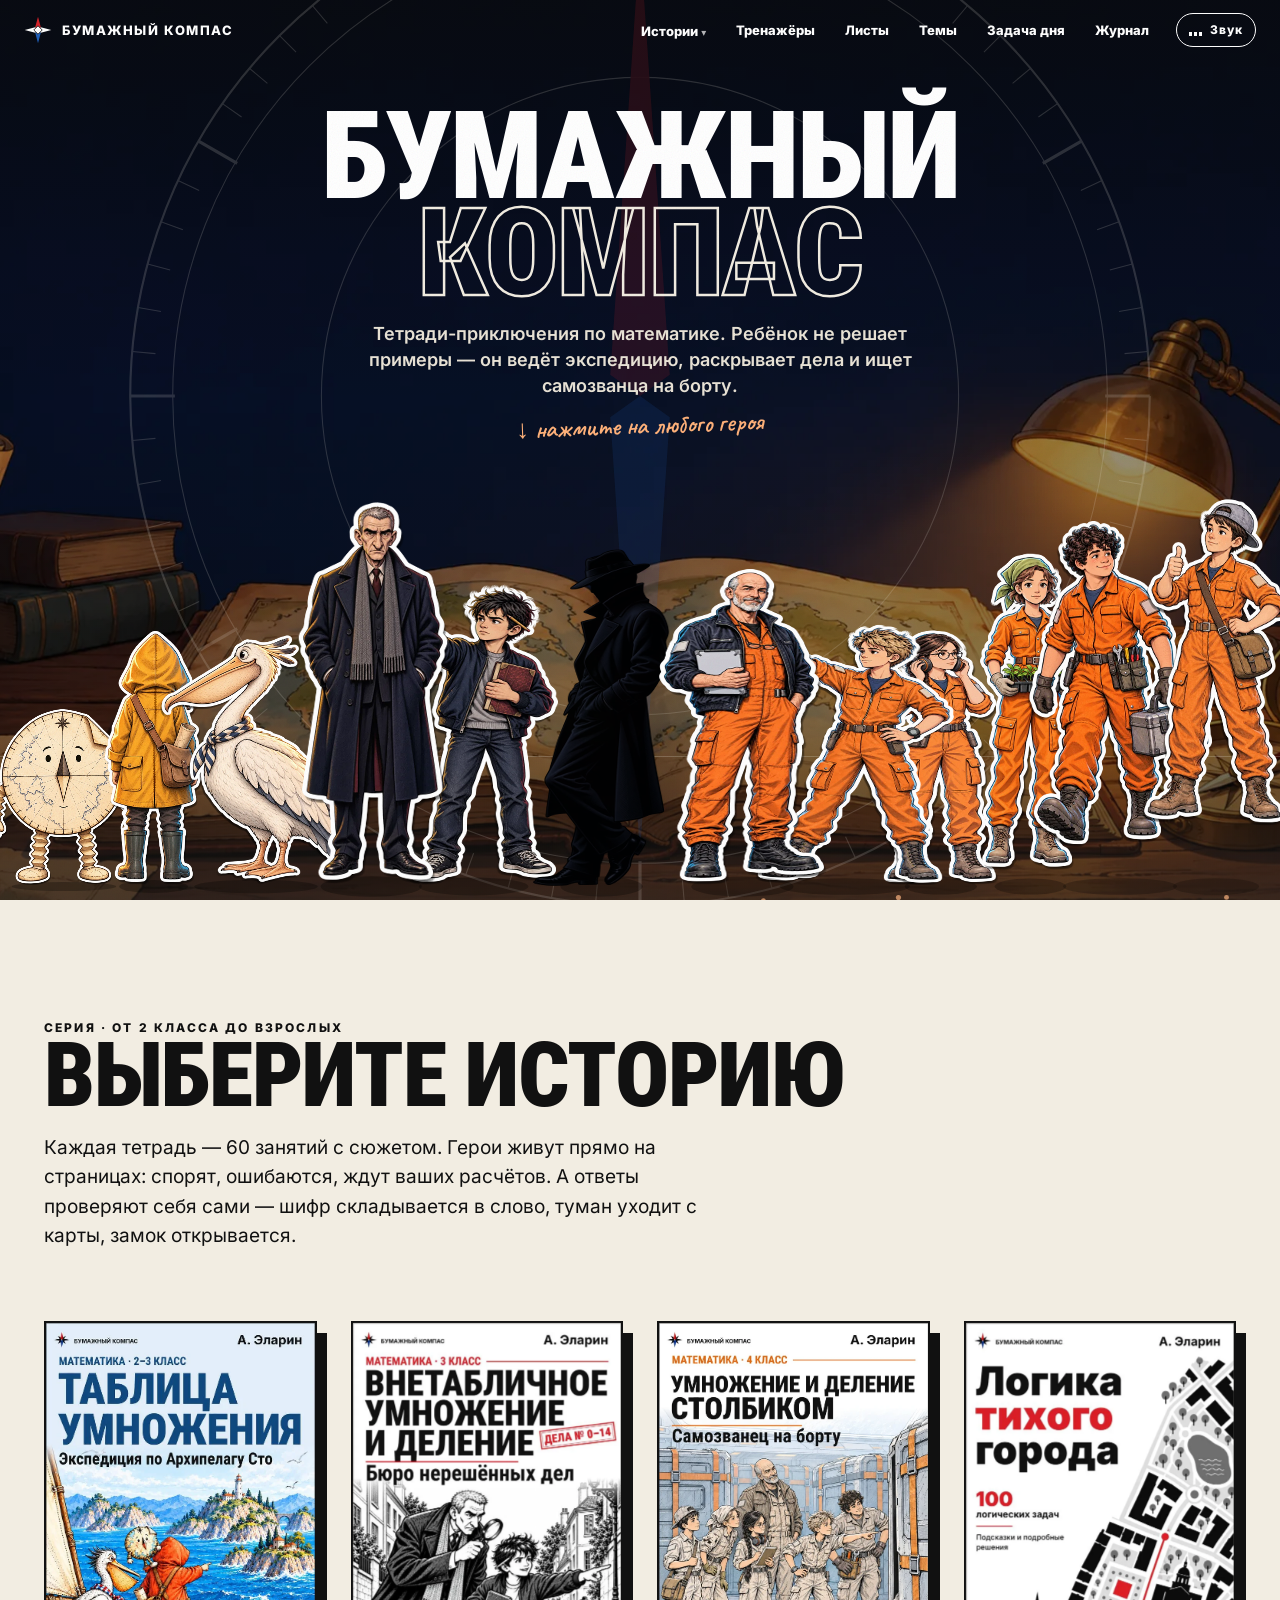
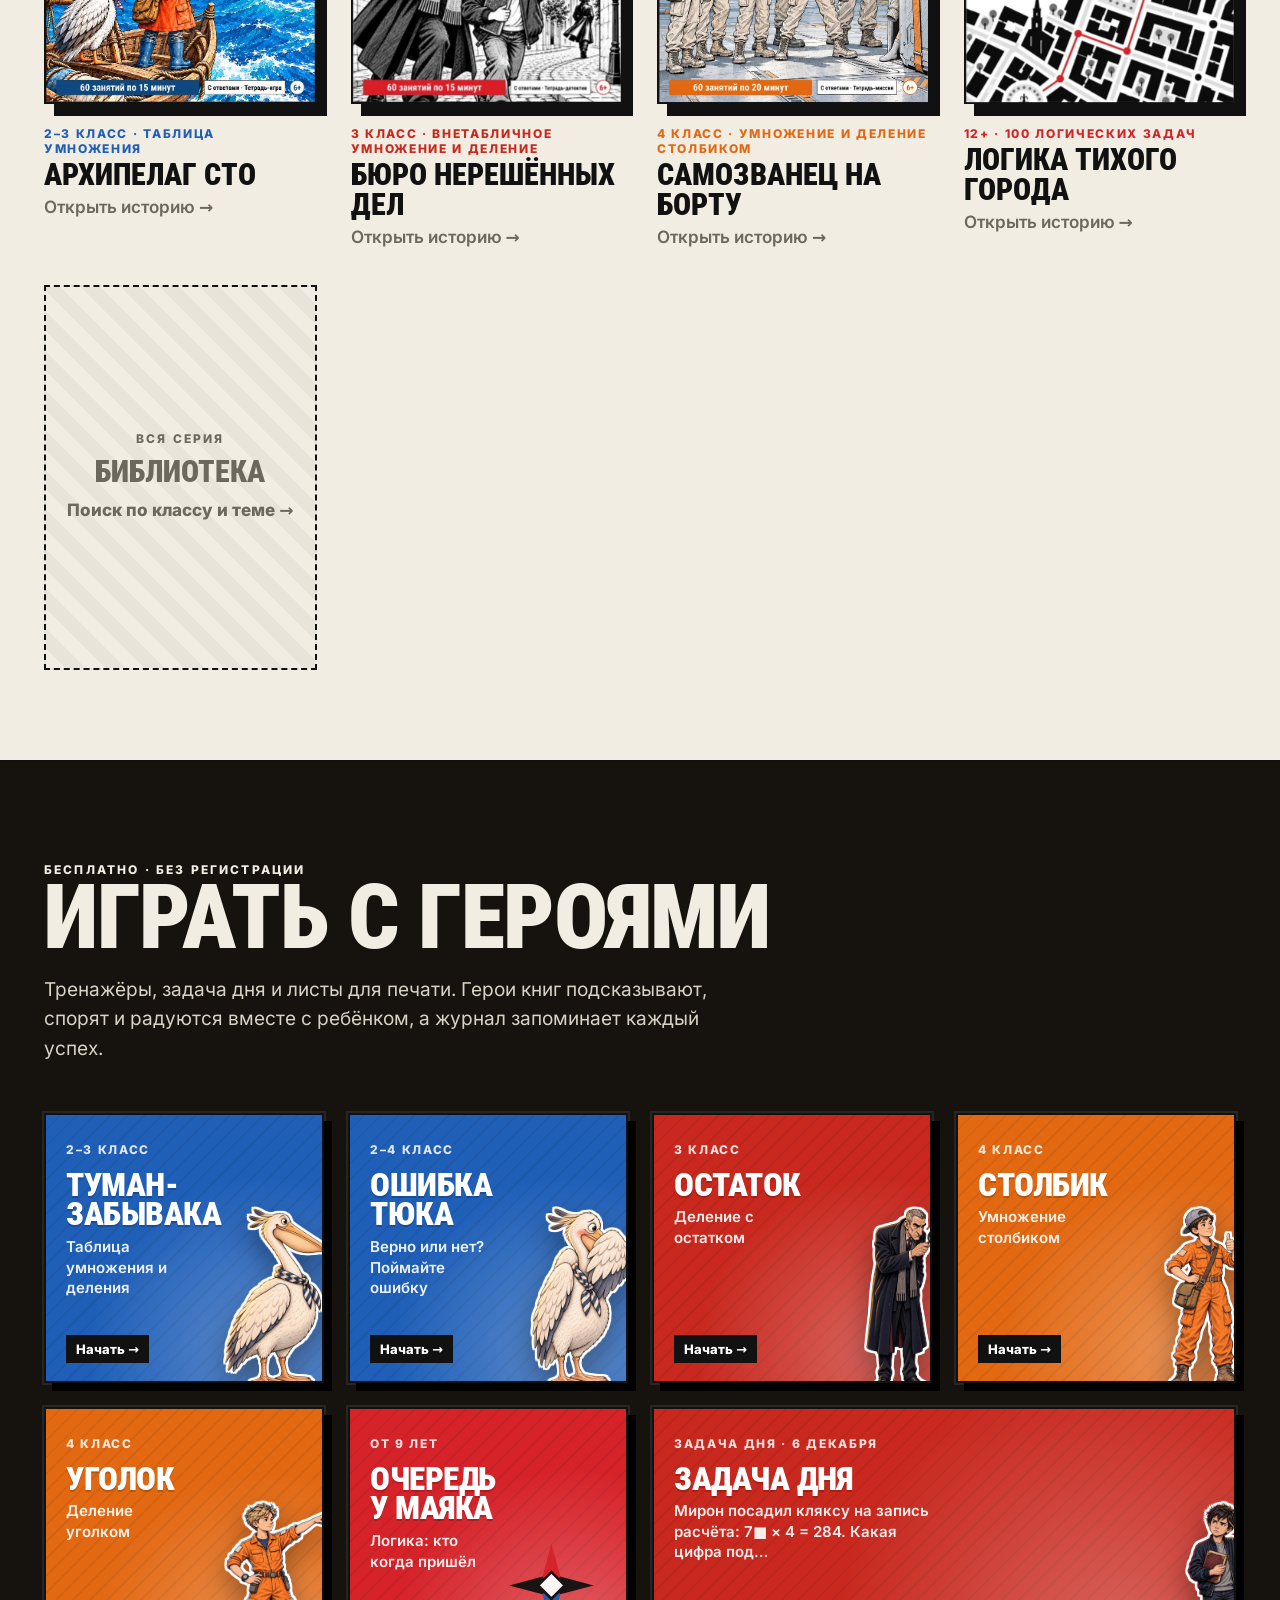
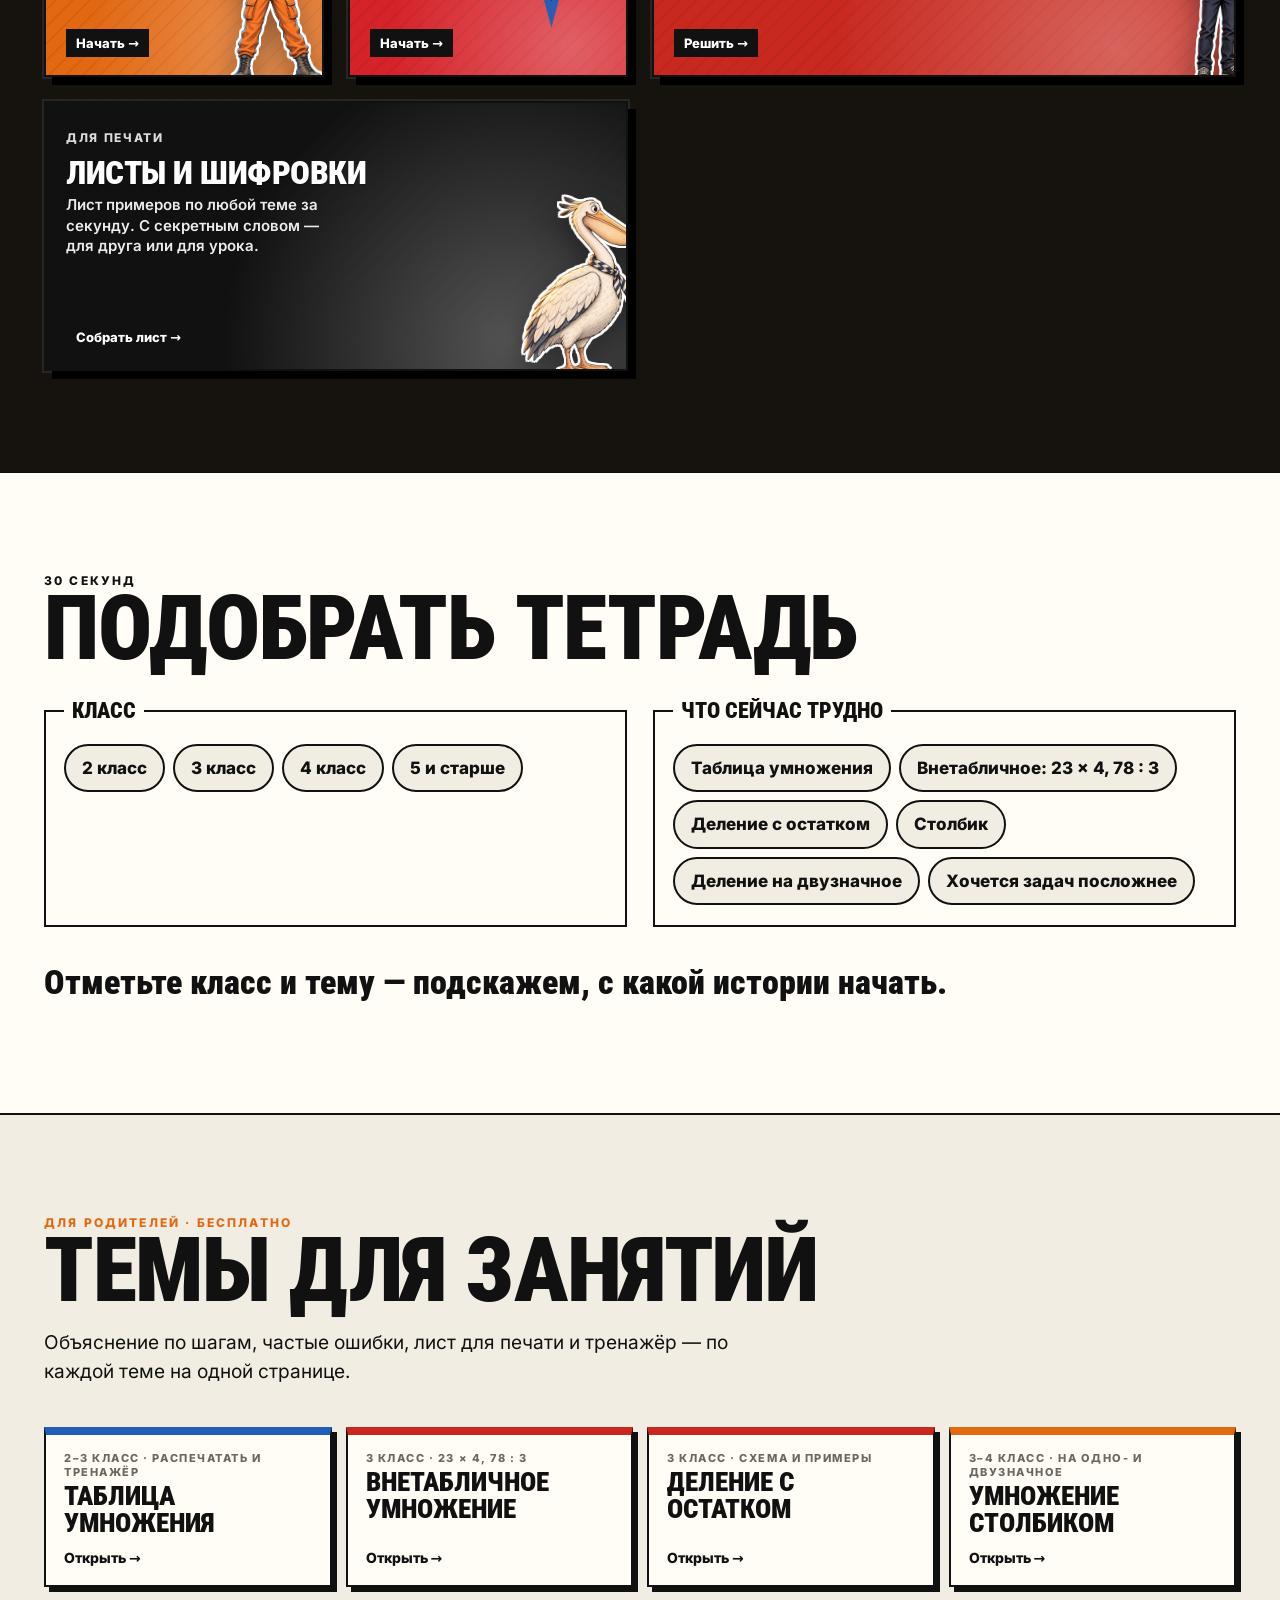
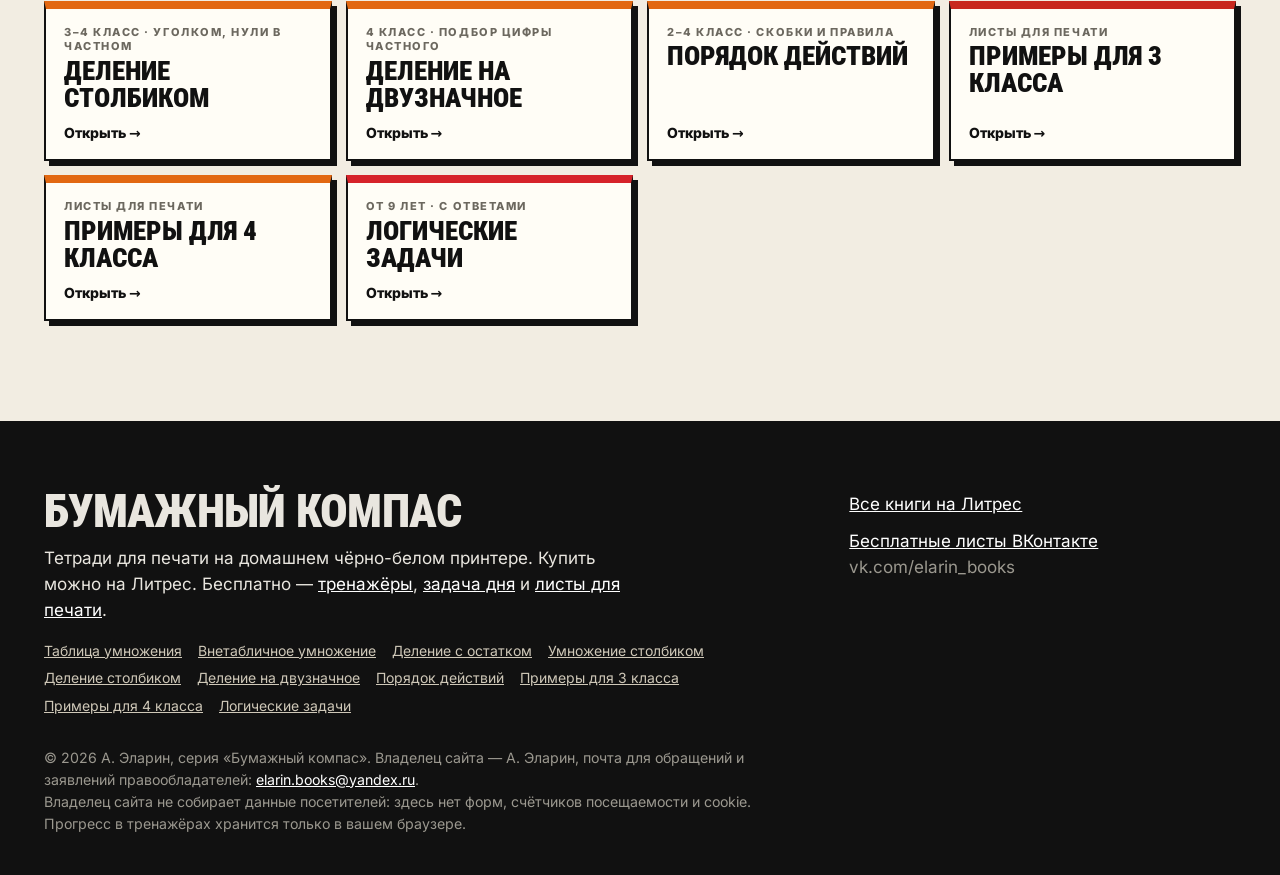
==== commit df7eeefa: "Add files via upload" ====
--- a/index.html
+++ b/index.html
@@ -58,7 +58,7 @@
 /* ---------- шапка ---------- */
 .top{position:fixed;left:0;right:0;top:0;z-index:70;color:var(--top,#111);transition:background .3s}
 .top .wrap{display:flex;align-items:center;gap:14px;height:60px;max-width:none}
-.top.solid{background:color-mix(in srgb,var(--topbg,#f2ede2) 86%,transparent);backdrop-filter:blur(8px)}
+.top.solid{background:color-mix(in srgb,var(--topbg,#f2ede2) 97%,transparent)}
 .brand{display:flex;align-items:center;gap:10px;font:800 13px/1 var(--body);letter-spacing:.12em;text-decoration:none}
 .brand svg{width:28px;height:28px;transition:transform .7s cubic-bezier(.2,1.4,.3,1)}
 .brand:hover svg{transform:rotate(360deg)}
@@ -86,14 +86,15 @@
 @keyframes pgopen{from{transform:rotateY(0)}to{transform:rotateY(100deg)}}
 
 /* ---------- кнопка «Наверх»: пеликан машет крыльями, пока страница листается ---------- */
-.totop{position:fixed;right:18px;bottom:18px;z-index:60;display:flex;flex-direction:column;align-items:center;gap:1px;padding:6px 8px 7px;background:#f2ede2;color:#111;border:2.5px solid #111;box-shadow:4px 4px 0 #111;font:800 11px/1 var(--body);letter-spacing:.12em;text-transform:uppercase;cursor:pointer;opacity:0;visibility:hidden;transform:translateY(16px);transition:opacity .25s,transform .25s,box-shadow .12s,visibility 0s .25s}
-.totop.on{opacity:1;visibility:visible;transform:none;transition:opacity .25s,transform .25s,box-shadow .12s,visibility 0s}
-.totop img{width:72px;height:auto;display:block}
-.totop.on:hover{transform:translate(-2px,-2px);box-shadow:6px 6px 0 #111}
-.totop.on:active{transform:translate(2px,2px);box-shadow:2px 2px 0 #111}
-.totop:focus-visible{outline:3px solid #1f5fb8;outline-offset:3px}
-@media (max-width:640px){.totop{right:10px;bottom:10px;padding:3px 4px;border-width:2px;box-shadow:3px 3px 0 #111}.totop img{width:44px}.totop span{display:none}}
-@media print{.totop{display:none}}
+.buddy{position:fixed;right:0;bottom:0;z-index:60;width:190px;height:270px;overflow:hidden;pointer-events:none}
+.buddy .bd{position:absolute;right:8px;bottom:14px;width:118px;padding:0;margin:0;border:0;background:none;color:#111;cursor:pointer;pointer-events:none;display:flex;flex-direction:column;align-items:center;will-change:transform;transform:translateX(170px);-webkit-tap-highlight-color:transparent}
+.buddy.on .bd{pointer-events:auto}
+.buddy img{width:100%;height:auto;display:block;transition:transform .2s}
+.buddy .tag{margin-top:-6px;padding:4px 7px 3px;background:#f2ede2;border:2px solid #111;box-shadow:2px 2px 0 #111;font:800 10px/1 var(--body);letter-spacing:.14em;text-transform:uppercase}
+.buddy .bd:hover img{transform:scale(1.07)}
+.buddy .bd:focus-visible{outline:none}.buddy .bd:focus-visible .tag{outline:3px solid #1f5fb8;outline-offset:2px}
+@media (max-width:640px){.buddy{width:140px;height:210px}.buddy .bd{width:78px;right:4px;bottom:8px}.buddy .tag{font-size:9px;padding:3px 5px 2px;margin-top:-4px;border-width:1.5px}}
+@media print{.buddy{display:none!important}}
 /* обложка «Логики» выше остальных — показываем в тех же пропорциях, что и тетради */
 img[src$="cover-lg.webp"]{aspect-ratio:700/990;object-fit:cover;object-position:50% 0}
 
@@ -128,7 +129,7 @@
 .title-card .w>span{display:inline-block;animation:rise 1s cubic-bezier(.2,.9,.2,1) backwards}
 .title-card.gone{opacity:0;transform:translateY(-40px)}
 .meta{display:flex;flex-wrap:wrap;gap:8px;margin-top:16px}
-.meta span{border:2px solid currentColor;border-radius:999px;padding:6px 12px;font:800 13px var(--body);background:rgba(0,0,0,.25);backdrop-filter:blur(3px)}
+.meta span{border:2px solid currentColor;border-radius:999px;padding:6px 12px;font:800 13px var(--body);background:rgba(0,0,0,.45)}
 .bubbles{position:absolute;inset:0;z-index:7;pointer-events:none}
 .bub{position:absolute;width:max-content;max-width:270px;background:#fff;color:#111;border:2.5px solid #111;border-radius:18px;padding:10px 14px;font:700 16px/1.35 var(--body);box-shadow:4px 4px 0 rgba(0,0,0,.4);transform:translate(-50%,-100%) scale(.3);opacity:0;transition:transform .35s cubic-bezier(.2,1.6,.3,1),opacity .2s;white-space:normal}
 .bub.on{transform:translate(-50%,-100%) scale(1);opacity:1}
@@ -140,7 +141,7 @@
 .chnum{position:absolute;right:clamp(16px,4vw,56px);top:84px;z-index:6;font:900 15px var(--display);letter-spacing:.2em;text-transform:uppercase;text-align:right;opacity:.9}
 .chnum b{display:block;font-size:clamp(46px,6vw,84px);letter-spacing:-.02em;line-height:.9;color:transparent;-webkit-text-stroke:2px #fff}
 .alert .tint{animation:alarm 1.4s ease-in-out infinite}
-.hud{position:absolute;right:clamp(16px,4vw,56px);top:180px;z-index:6;font:800 13px/1.6 ui-monospace,Consolas,monospace;letter-spacing:.08em;text-transform:uppercase;border:1.5px solid rgba(255,255,255,.7);padding:10px 14px;background:rgba(0,0,0,.35);backdrop-filter:blur(3px);min-width:210px}
+.hud{position:absolute;right:clamp(16px,4vw,56px);top:180px;z-index:6;font:800 13px/1.6 ui-monospace,Consolas,monospace;letter-spacing:.08em;text-transform:uppercase;border:1.5px solid rgba(255,255,255,.7);padding:10px 14px;background:rgba(0,0,0,.6);min-width:210px}
 .hud div{display:flex;justify-content:space-between;gap:18px}
 .hud b{font-variant-numeric:tabular-nums;color:#ffd2ae}
 @media (max-width:760px){.hud{top:auto;bottom:150px;right:16px;min-width:0}.chnum{display:none}.caps{top:80px}}
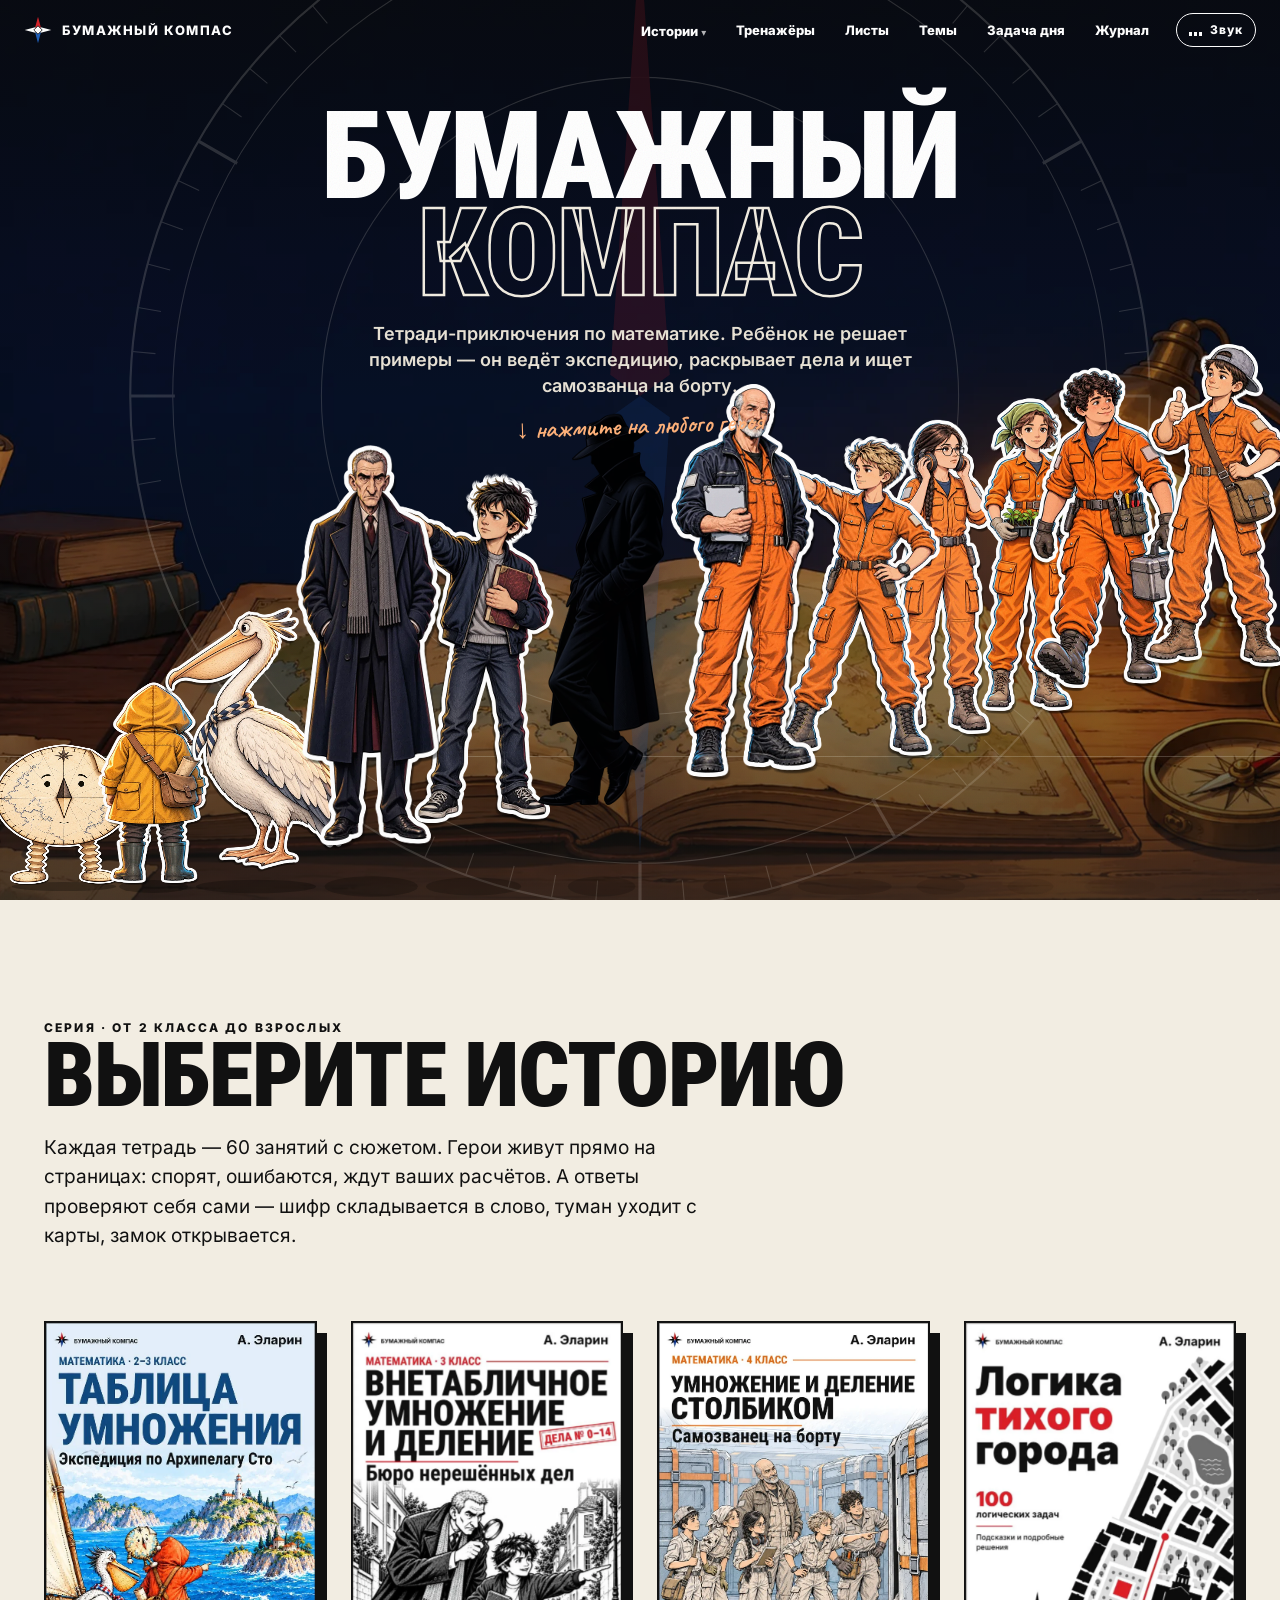
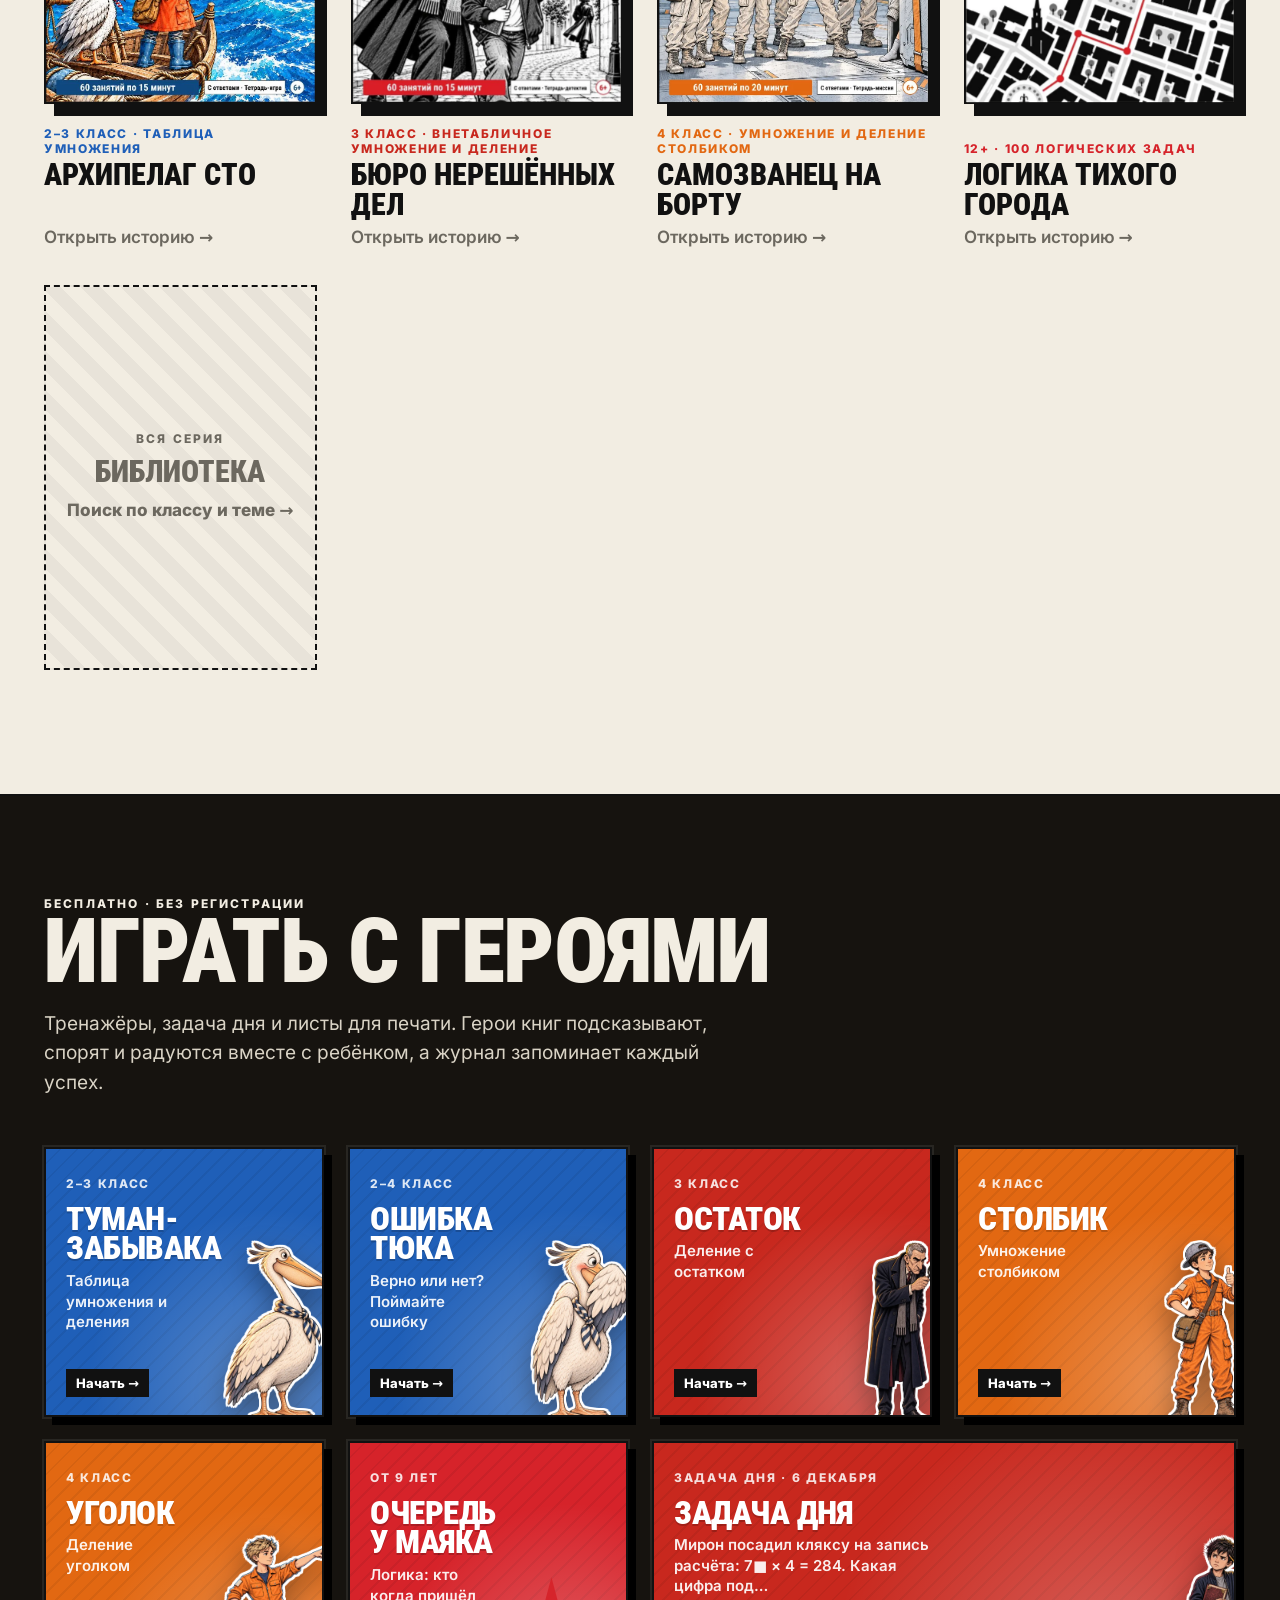
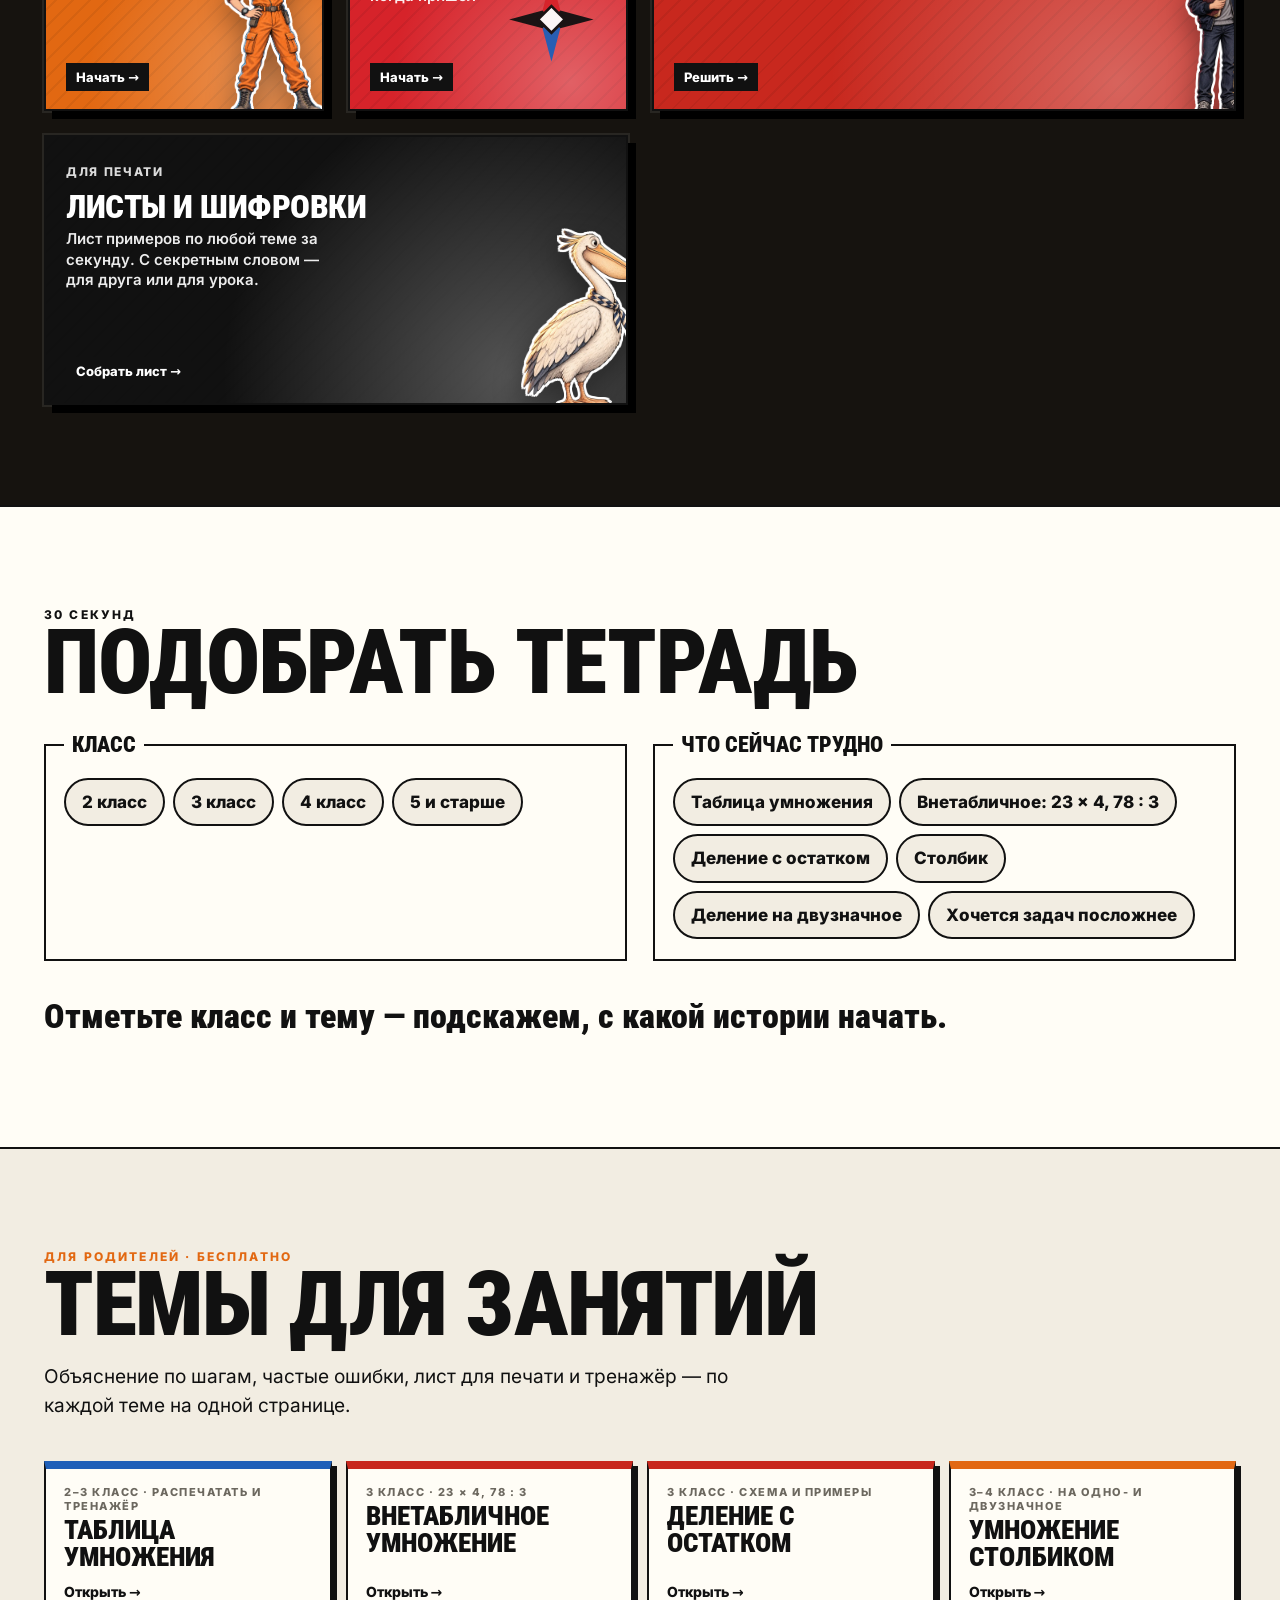
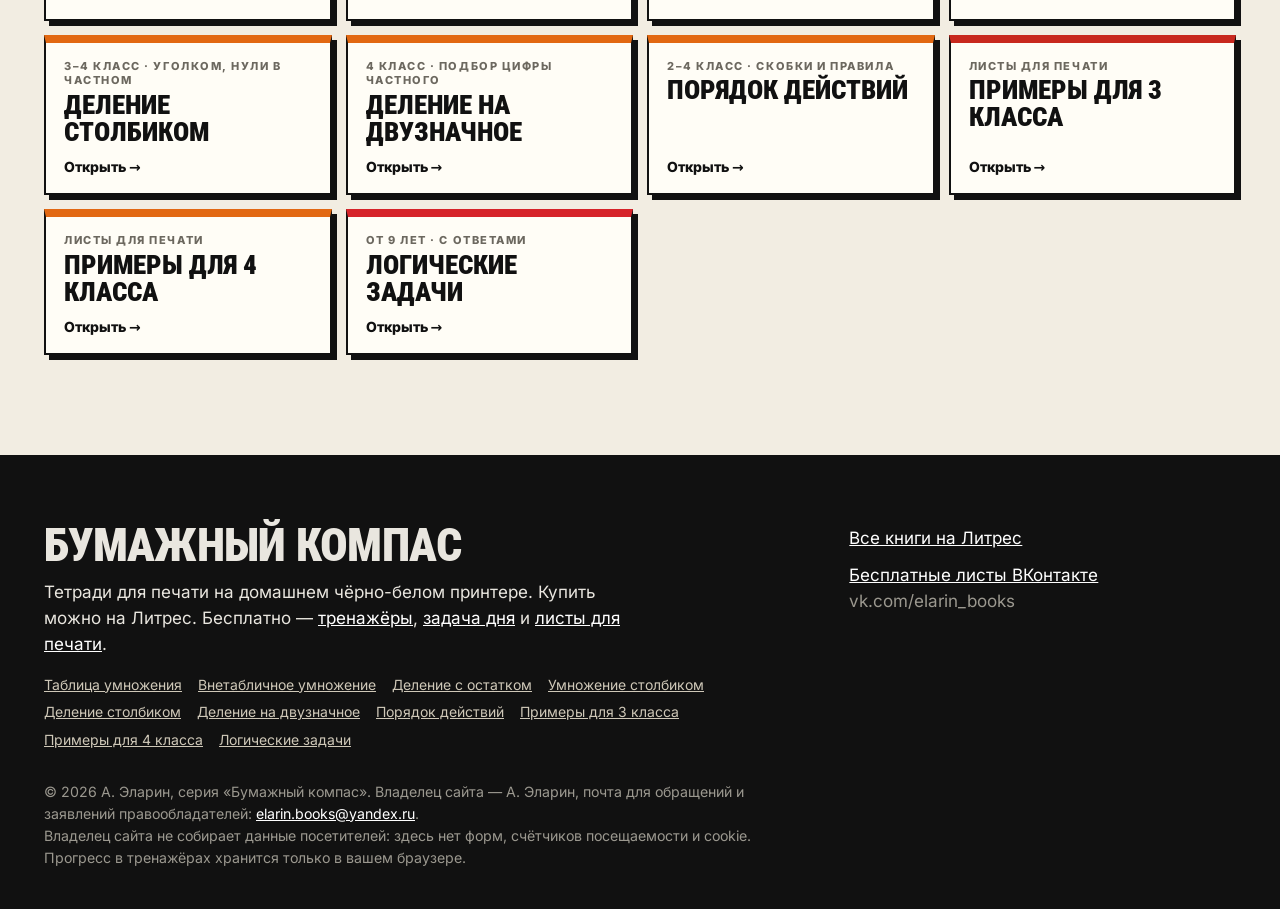
==== commit 20ebb149: "Add files via upload" ====
--- a/index.html
+++ b/index.html
@@ -248,6 +248,13 @@
 .door .lbl small{font:800 12px var(--body);letter-spacing:.14em;text-transform:uppercase;color:var(--c)}
 .door .lbl b{font:900 30px/1 var(--display);text-transform:uppercase}
 .door .lbl span{font-weight:600;color:var(--muted)}
+@supports (grid-template-rows:subgrid){
+ .doors{row-gap:0}
+ .door{display:grid;grid-row:span 4;grid-template-rows:subgrid;row-gap:0;padding-bottom:34px;align-content:start}
+ .door .lbl{display:contents}
+ .door .lbl>small{margin-top:22px;align-self:end}
+ .door .lbl>b{margin-top:4px}.door .lbl>span{margin-top:4px;align-self:start}
+}
 .door.soon .cv{border-style:dashed;box-shadow:none;aspect-ratio:700/990;display:grid;place-items:center;color:var(--muted);background:repeating-linear-gradient(45deg,transparent 0 14px,rgba(0,0,0,.04) 14px 28px)}
 .pick{padding:100px 0;background:#fffdf6;border-top:2.5px solid #111;border-bottom:2.5px solid #111}
 .picker{display:grid;grid-template-columns:1fr 1fr;gap:26px;margin-top:30px}
@@ -353,6 +360,15 @@
 .bk p{margin:0 0 14px;color:var(--muted);font-weight:600;font-size:15px}
 .bk .acts{display:flex;gap:10px;flex-wrap:wrap}
 .bk .btn{font-size:14px;padding:9px 14px}
+/* карточки книг — общей сеткой: подписи, названия, строки героев и кнопки в соседних карточках стоят на одной линии */
+.bk{display:flex;flex-direction:column}.bk .lbl{flex:1;display:flex;flex-direction:column}.bk .acts{margin-top:auto}
+@supports (grid-template-rows:subgrid){
+ .bkgrid{row-gap:0}
+ .bk{display:grid;grid-row:span 5;grid-template-rows:subgrid;row-gap:0;padding-bottom:40px}
+ .bk .lbl{display:contents}
+ .bk .lbl>small{margin-top:20px;align-self:end}
+ .bk .acts{margin-top:0;align-self:start}
+}
 .empty{grid-column:1/-1;display:flex;gap:24px;align-items:center;border:2.5px dashed #111;padding:24px}
 .empty img{height:150px;width:auto}
 .ico-star{display:grid;place-items:center}.ico-star svg{width:70%;height:70%}
@@ -714,8 +730,8 @@
   <div class="wrap"><small>© 2026 А. Эларин, серия «Бумажный компас». Владелец сайта — А. Эларин, почта для обращений и заявлений правообладателей: <a href="mailto:elarin.books@yandex.ru">elarin.books@yandex.ru</a>.<br>Владелец сайта не собирает данные посетителей: здесь нет форм, счётчиков посещаемости и cookie. Прогресс в тренажёрах хранится только в вашем браузере.</small></div>
 </footer>
 
-<script src="mathcore.js"></script>
-<script src="app.js"></script>
-<script src="tools.js"></script>
+<script src="mathcore.js?v=0f1c917d"></script>
+<script src="app.js?v=b83ba4ed"></script>
+<script src="tools.js?v=ee04ab9d"></script>
 </body>
 </html>
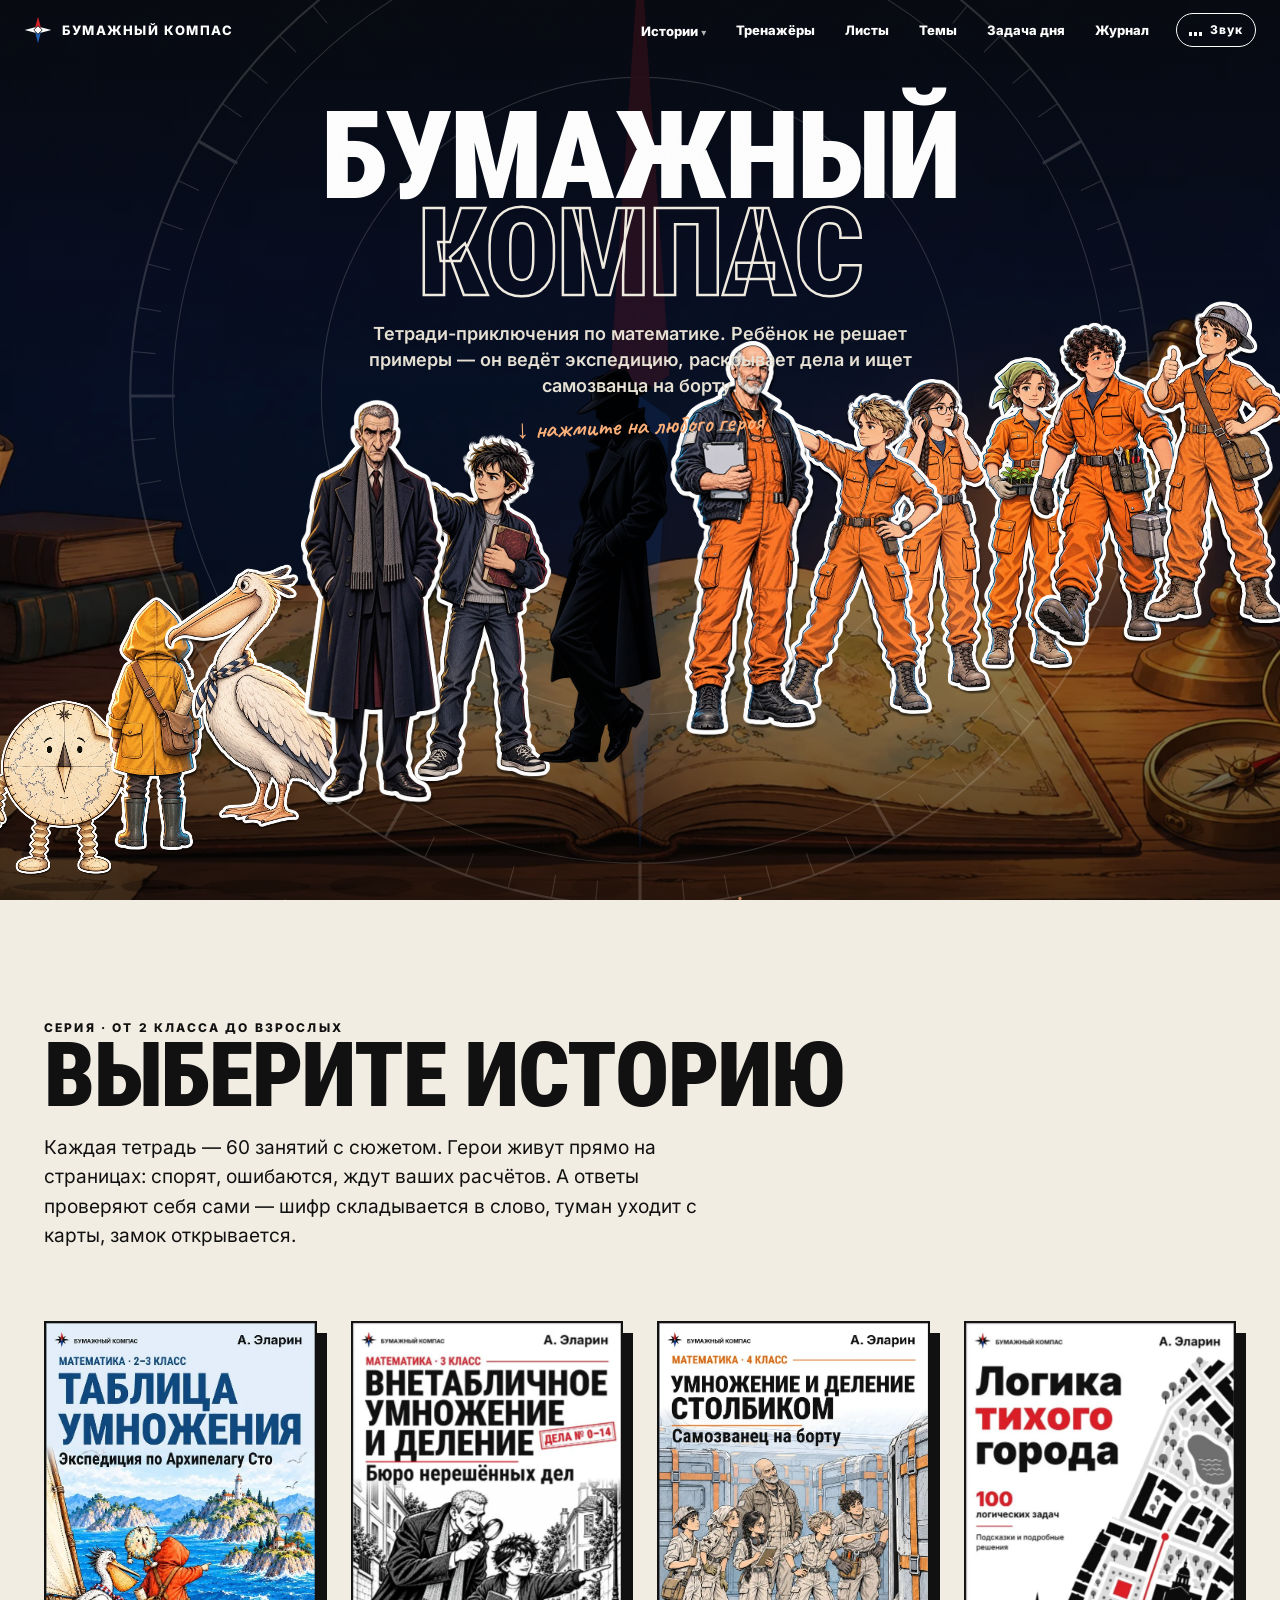
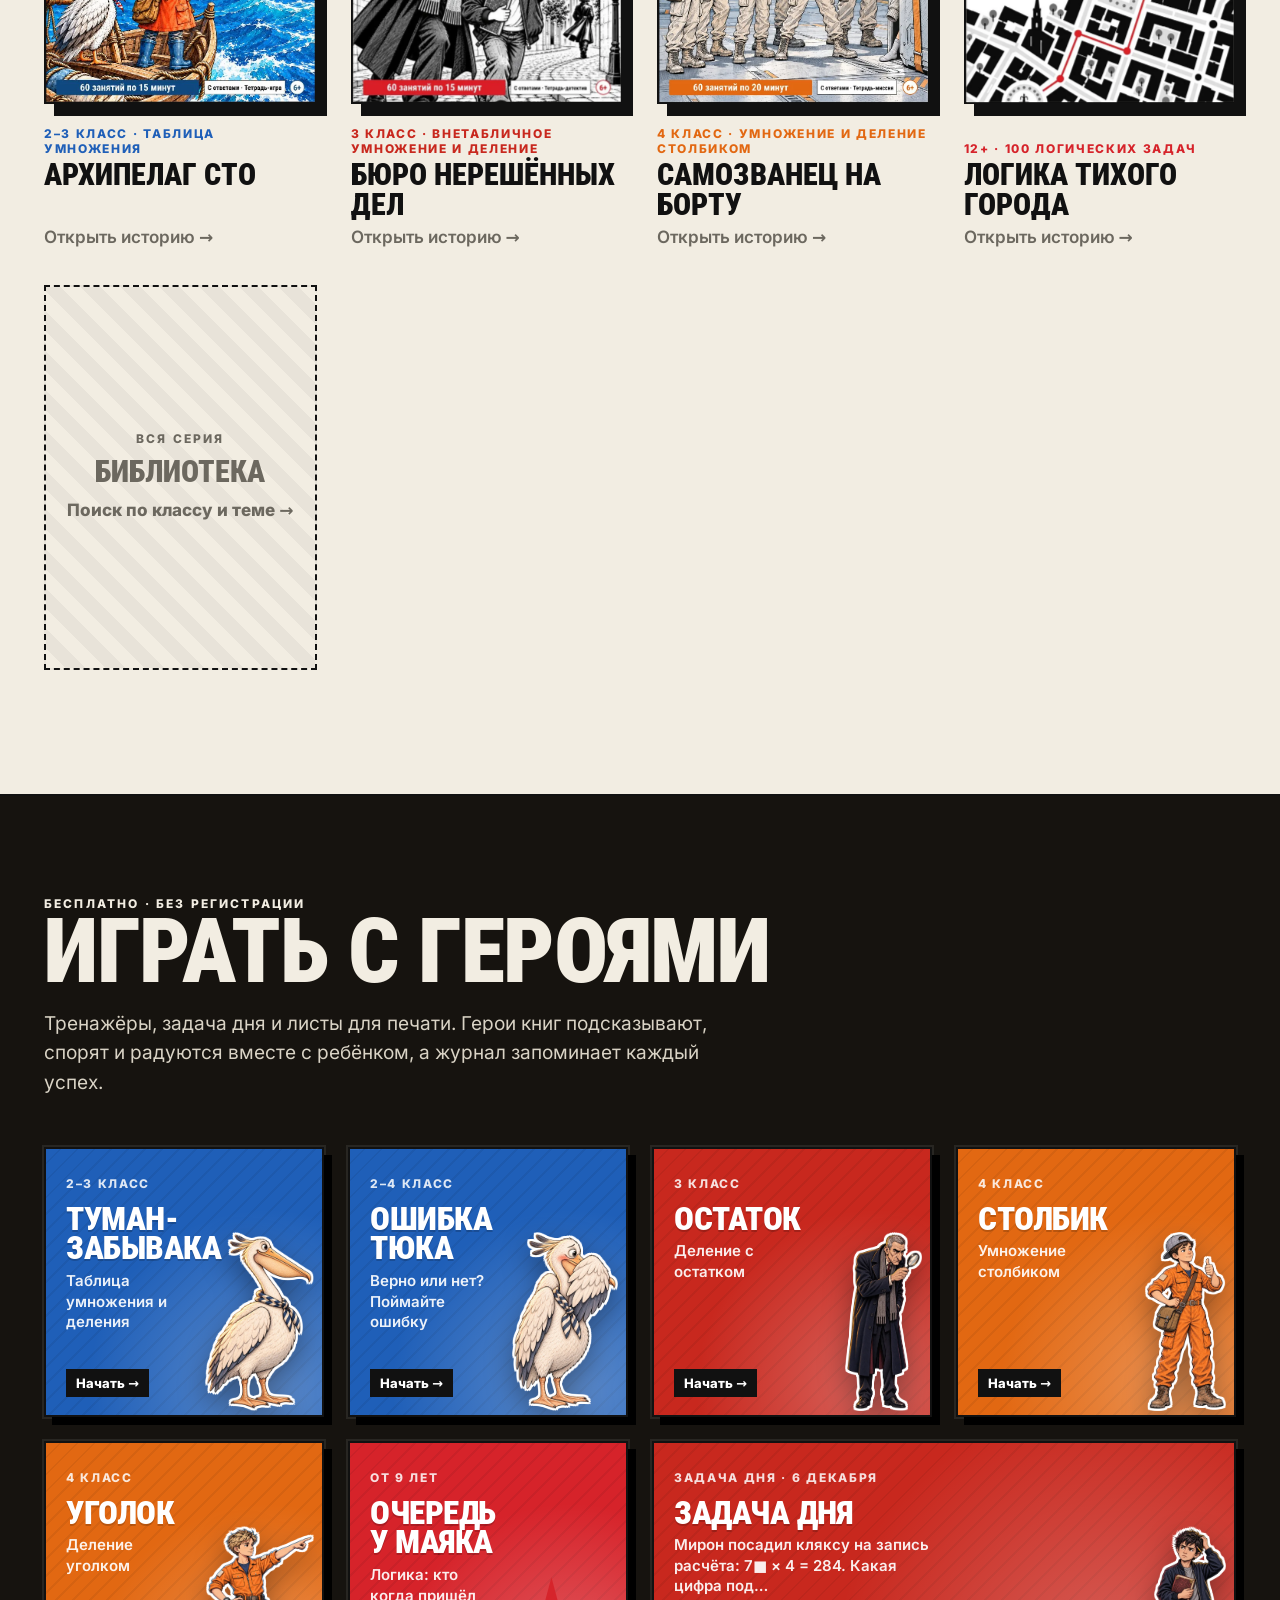
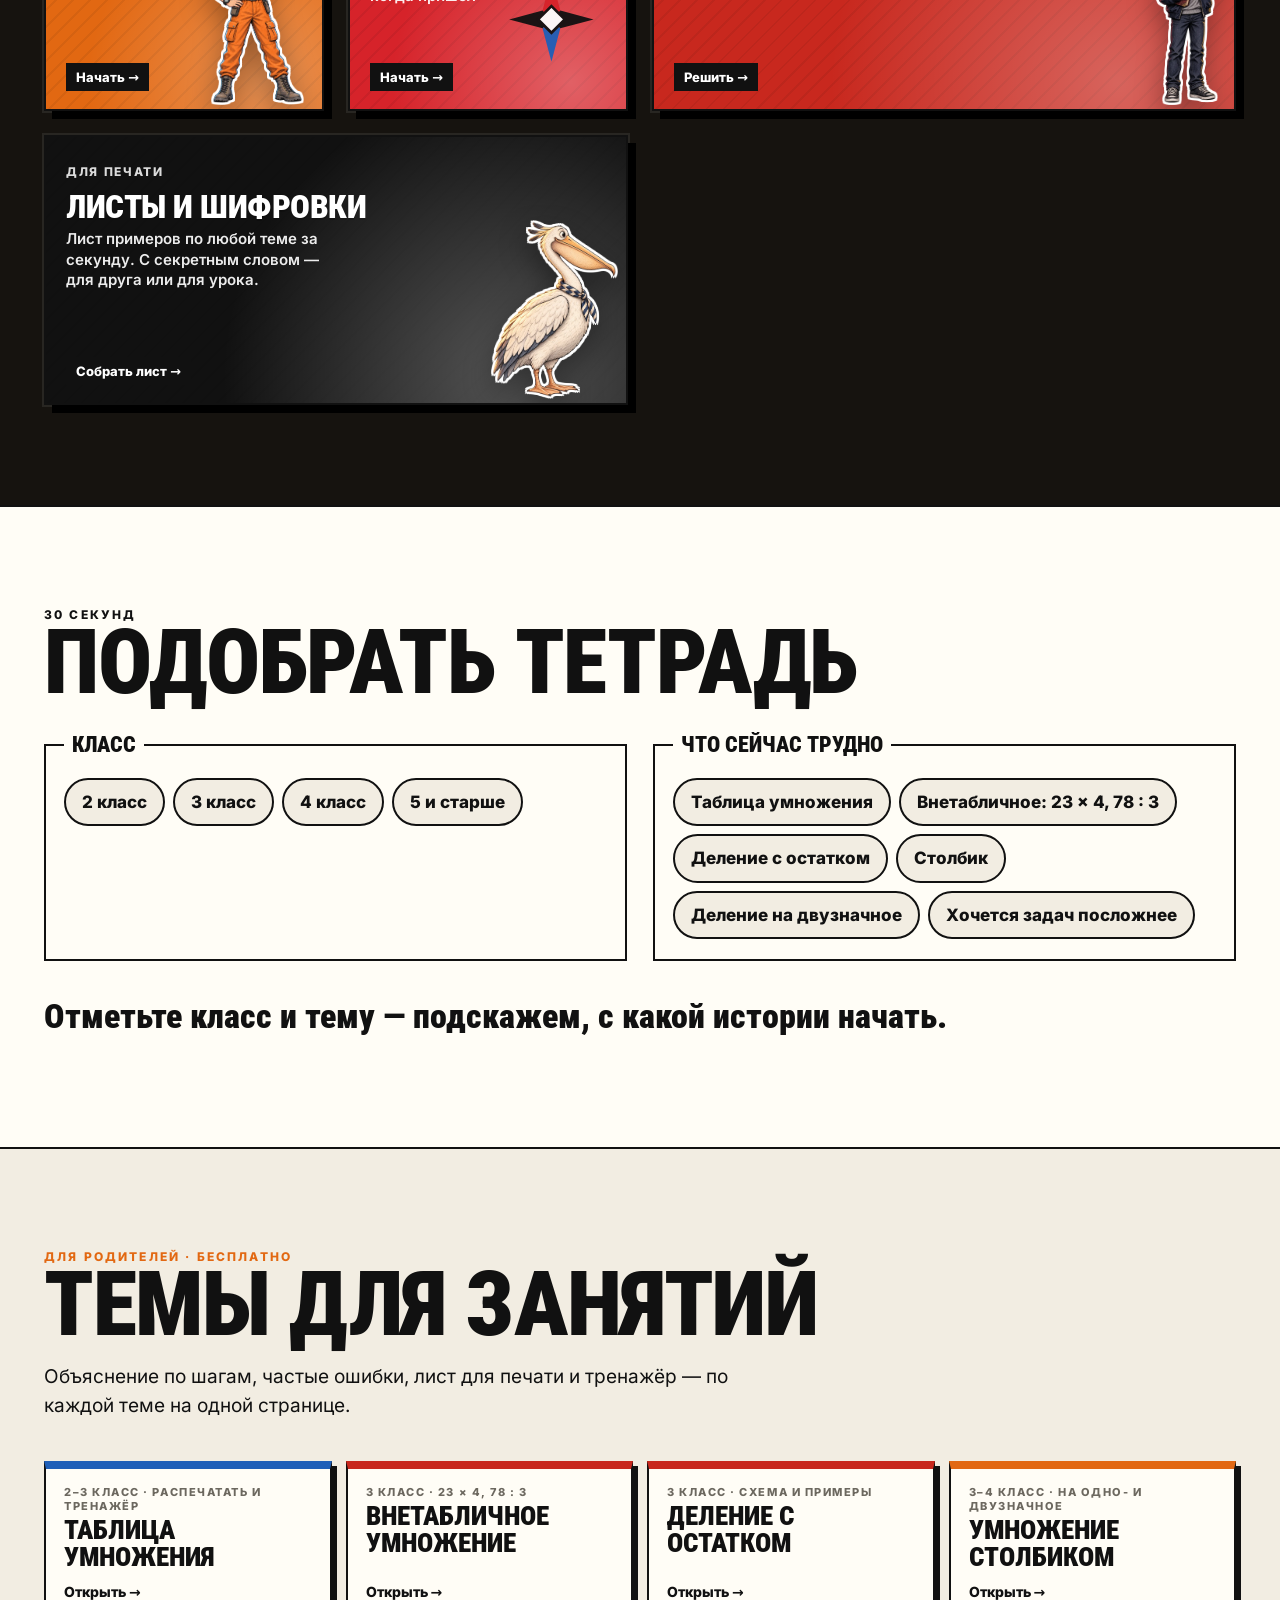
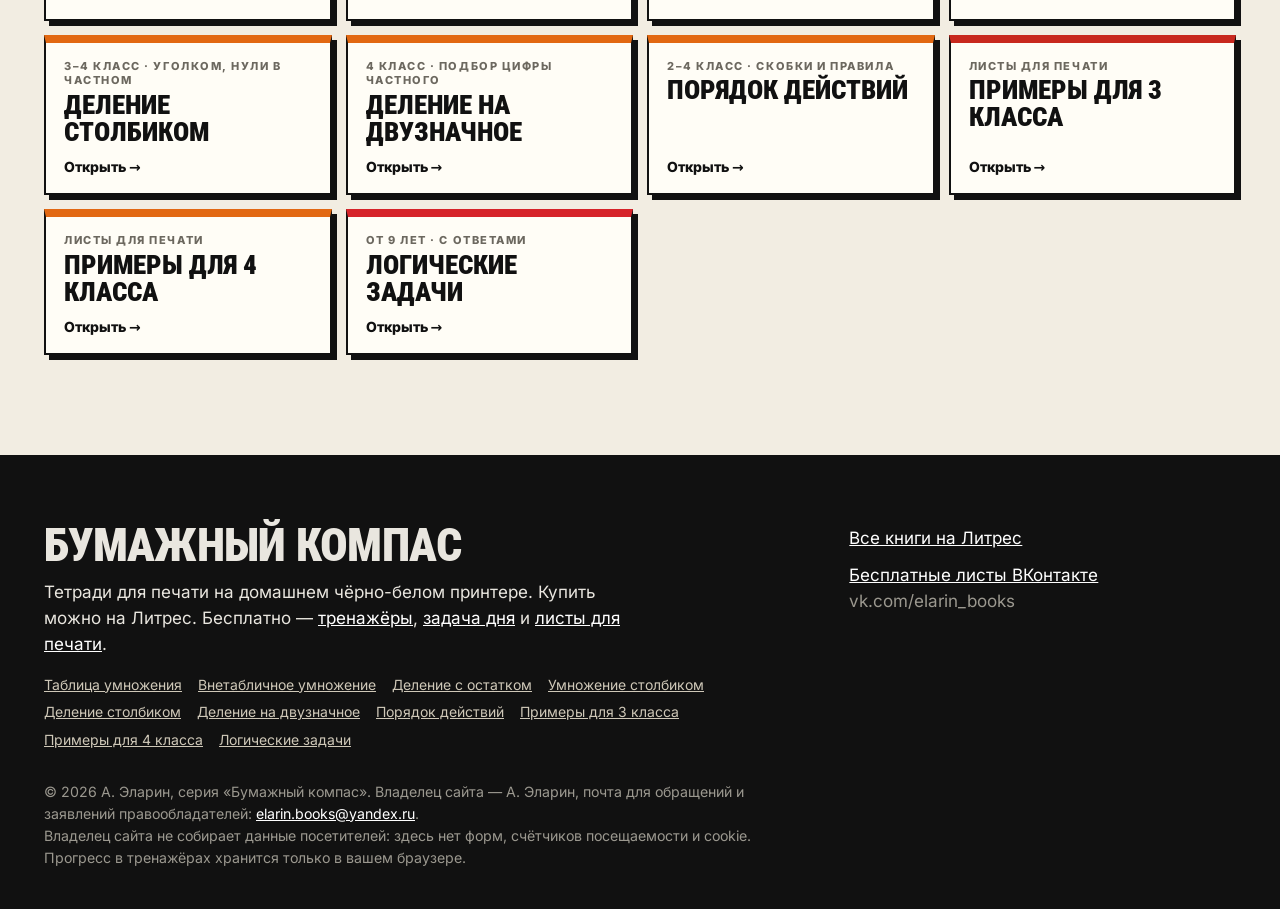
==== commit a6a28842: "Add files via upload" ====
--- a/index.html
+++ b/index.html
@@ -86,14 +86,17 @@
 @keyframes pgopen{from{transform:rotateY(0)}to{transform:rotateY(100deg)}}
 
 /* ---------- кнопка «Наверх»: пеликан машет крыльями, пока страница листается ---------- */
-.buddy{position:fixed;right:0;bottom:0;z-index:60;width:190px;height:270px;overflow:hidden;pointer-events:none}
-.buddy .bd{position:absolute;right:8px;bottom:14px;width:118px;padding:0;margin:0;border:0;background:none;color:#111;cursor:pointer;pointer-events:none;display:flex;flex-direction:column;align-items:center;will-change:transform;transform:translateX(170px);-webkit-tap-highlight-color:transparent}
+.buddy{position:fixed;right:0;bottom:0;z-index:60;width:190px;height:240px;overflow:hidden;pointer-events:none}
+.buddy.l{right:auto;left:0}
+.buddy .bd{position:absolute;right:8px;bottom:calc(14px + env(safe-area-inset-bottom,0px));width:118px;padding:0;margin:0;border:0;background:none;color:#111;cursor:pointer;pointer-events:none;display:flex;flex-direction:column;align-items:center;will-change:transform;transform:translateX(170px);-webkit-tap-highlight-color:transparent}
+.buddy.l .bd{right:auto;left:8px;transform:translateX(-170px)}
 .buddy.on .bd{pointer-events:auto}
+.buddy .fl{display:block;width:100%;will-change:transform}
 .buddy img{width:100%;height:auto;display:block;transition:transform .2s}
-.buddy .tag{margin-top:-6px;padding:4px 7px 3px;background:#f2ede2;border:2px solid #111;box-shadow:2px 2px 0 #111;font:800 10px/1 var(--body);letter-spacing:.14em;text-transform:uppercase}
+.buddy .tag{position:relative;margin-top:-6px;padding:4px 7px 3px;background:#f2ede2;border:2px solid #111;box-shadow:2px 2px 0 #111;font:800 10px/1 var(--body);letter-spacing:.14em;text-transform:uppercase}
 .buddy .bd:hover img{transform:scale(1.07)}
 .buddy .bd:focus-visible{outline:none}.buddy .bd:focus-visible .tag{outline:3px solid #1f5fb8;outline-offset:2px}
-@media (max-width:640px){.buddy{width:140px;height:210px}.buddy .bd{width:78px;right:4px;bottom:8px}.buddy .tag{font-size:9px;padding:3px 5px 2px;margin-top:-4px;border-width:1.5px}}
+@media (max-width:640px){.buddy{width:140px;height:190px}.buddy .bd{width:78px;right:4px;bottom:calc(10px + env(safe-area-inset-bottom,0px))}.buddy.l .bd{left:4px}.buddy .tag{font-size:9px;padding:3px 5px 2px;margin-top:-4px;border-width:1.5px}}
 @media print{.buddy{display:none!important}}
 /* обложка «Логики» выше остальных — показываем в тех же пропорциях, что и тетради */
 img[src$="cover-lg.webp"]{aspect-ratio:700/990;object-fit:cover;object-position:50% 0}
@@ -232,7 +235,7 @@
 .home-title h1 .o{color:transparent;-webkit-text-stroke:2.5px #f2ede2}
 .home-title p{margin:18px auto 0;max-width:34em;font:600 18px/1.45 var(--body);color:#e9e3d6}
 .home-title .tip{display:inline-block;margin-top:14px;font:600 26px/1 var(--hand);color:#ffb27a;transform:rotate(-2deg)}
-.floor{position:absolute;left:0;right:0;bottom:0;height:16%;background:linear-gradient(180deg,rgba(242,237,226,0),rgba(242,237,226,.08));border-top:1px solid rgba(242,237,226,.15);z-index:2}
+.floor{display:none}
 
 .stories{padding:120px 0 90px}
 .stories h2,.pick h2{font-size:clamp(46px,7vw,110px);text-transform:uppercase}
@@ -315,7 +318,7 @@
 body.menu-open .top{color:#fff}
 .mlinks{display:grid;gap:4px}
 .mlinks a{font:900 clamp(40px,11vw,64px)/1 var(--display);text-transform:uppercase;text-decoration:none;display:flex;gap:14px;align-items:baseline}
-.mlinks a small{font:800 13px var(--body);color:#ffb27a}
+.mlinks a small{font:800 13px var(--body);color:#ffb27a;font-variant-numeric:tabular-nums;flex:none;width:2.1em}
 .mlinks a[aria-current]{color:#ffb27a}
 .mbooks{margin-top:34px;display:grid;gap:10px}
 .mbooks a{display:flex;gap:12px;align-items:center;text-decoration:none;font-weight:800;font-size:18px}
@@ -385,9 +388,9 @@
 .tile small{font:800 12px var(--body);letter-spacing:.14em;text-transform:uppercase;opacity:.85}
 .tile h3{font-size:clamp(28px,2.6vw,36px);text-transform:uppercase;max-width:64%;margin:8px 0;text-shadow:0 2px 0 rgba(0,0,0,.18)}
 .tile p{max-width:56%;margin:0;font-weight:600;font-size:15px;line-height:1.35;opacity:.92}
-.tile>img,.tile>.ico-star{position:absolute;right:-4%;bottom:-3%;height:68%;width:auto;max-width:none;transition:transform .5s cubic-bezier(.2,1.5,.3,1);z-index:-1}
-.tile>.ico-star{width:46%;height:auto;aspect-ratio:1;right:4%;bottom:10%;opacity:.95;animation:spin 18s linear infinite}
-.tile:hover>img{transform:translateY(-6%) rotate(-3deg) scale(1.05)}
+.tile>img,.tile>.ico-star{position:absolute;right:10px;bottom:6px;height:66%;width:auto;max-width:44%;object-fit:contain;object-position:100% 100%;transition:transform .5s cubic-bezier(.2,1.5,.3,1);z-index:-1;transform-origin:100% 100%}
+.tile>.ico-star{transform-origin:50% 50%;width:46%;max-width:none;height:auto;aspect-ratio:1;right:4%;bottom:10%;opacity:.95;animation:spin 18s linear infinite}
+.tile:hover>img{transform:translateY(-3%) rotate(-2deg) scale(1.04)}
 .tile .best{position:absolute;left:20px;bottom:18px;font:800 13px var(--body);background:#111;color:#fff;padding:6px 10px}
 .tile.wide{grid-column:span 2}
 .tile.wide p{max-width:48%}
@@ -731,7 +734,7 @@
 </footer>
 
 <script src="mathcore.js?v=0f1c917d"></script>
-<script src="app.js?v=b83ba4ed"></script>
-<script src="tools.js?v=ee04ab9d"></script>
+<script src="app.js?v=dcb615b1"></script>
+<script src="tools.js?v=490d2bd1"></script>
 </body>
 </html>
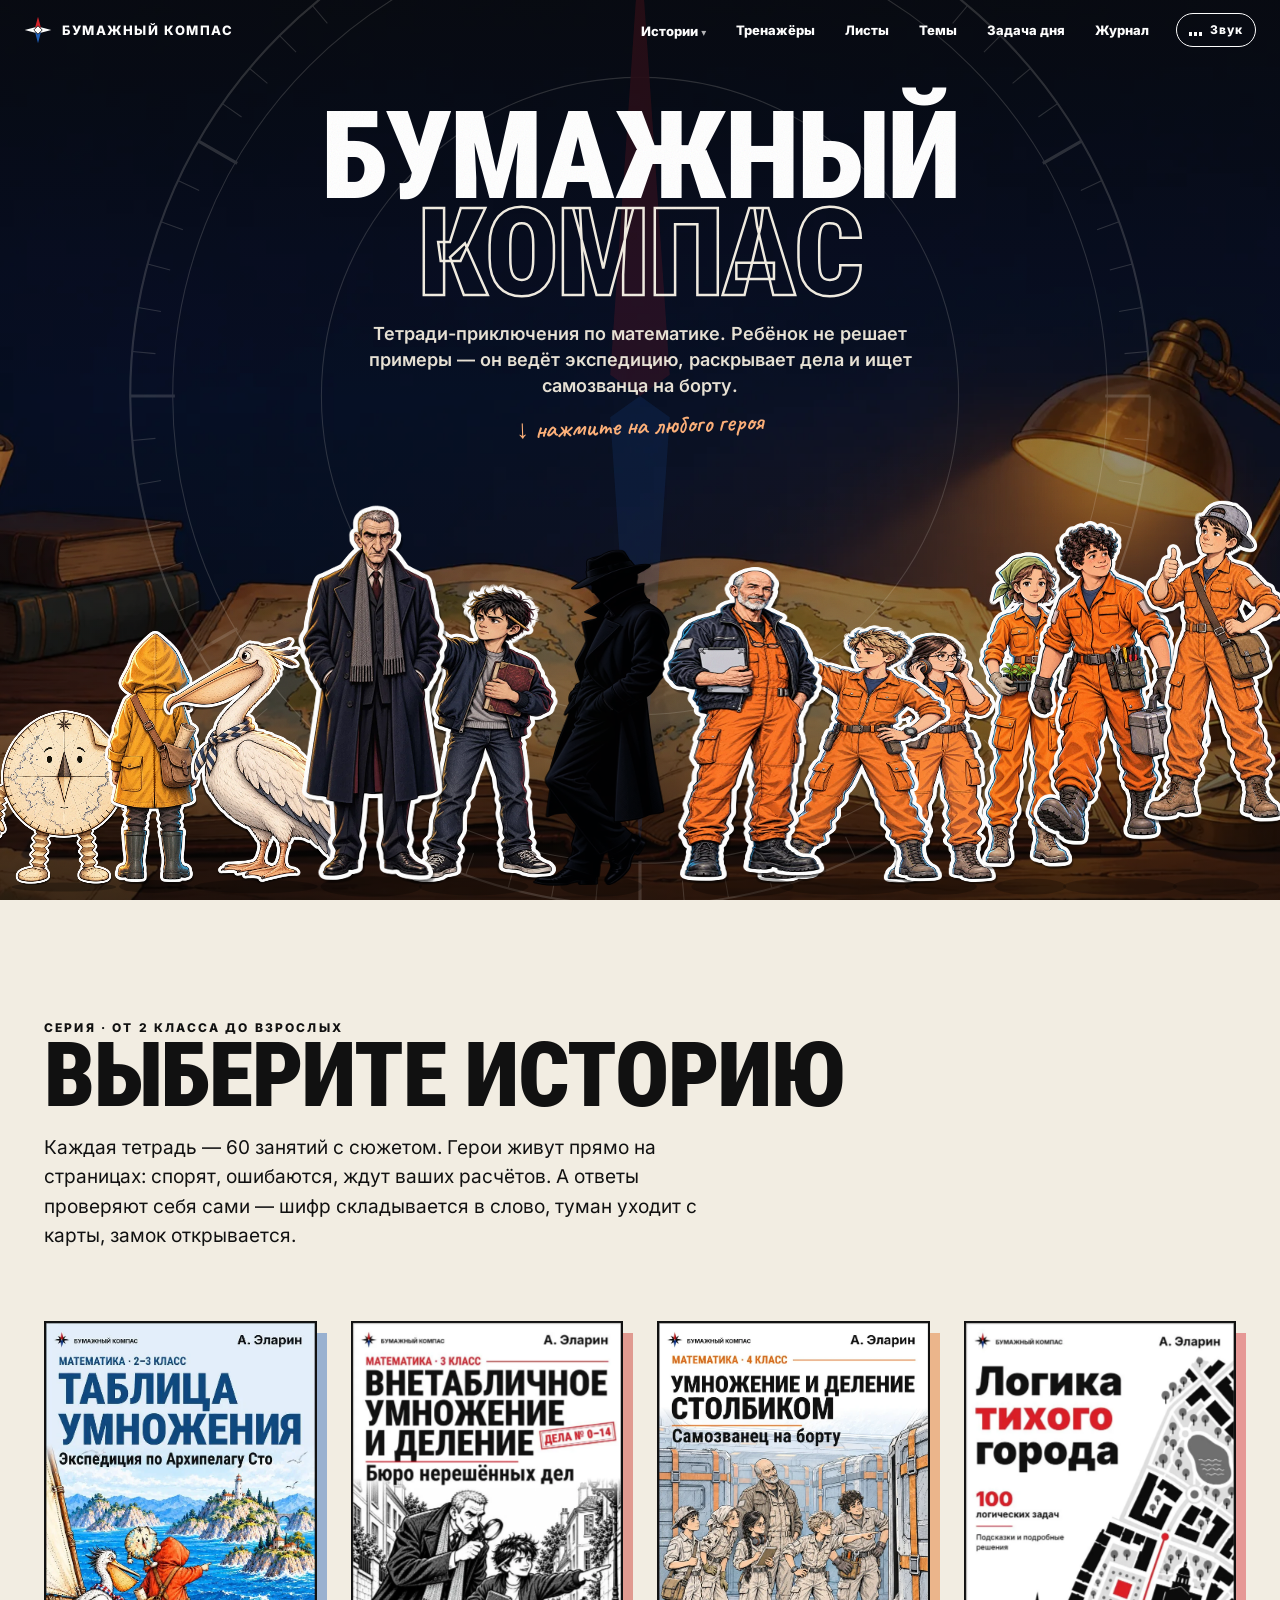
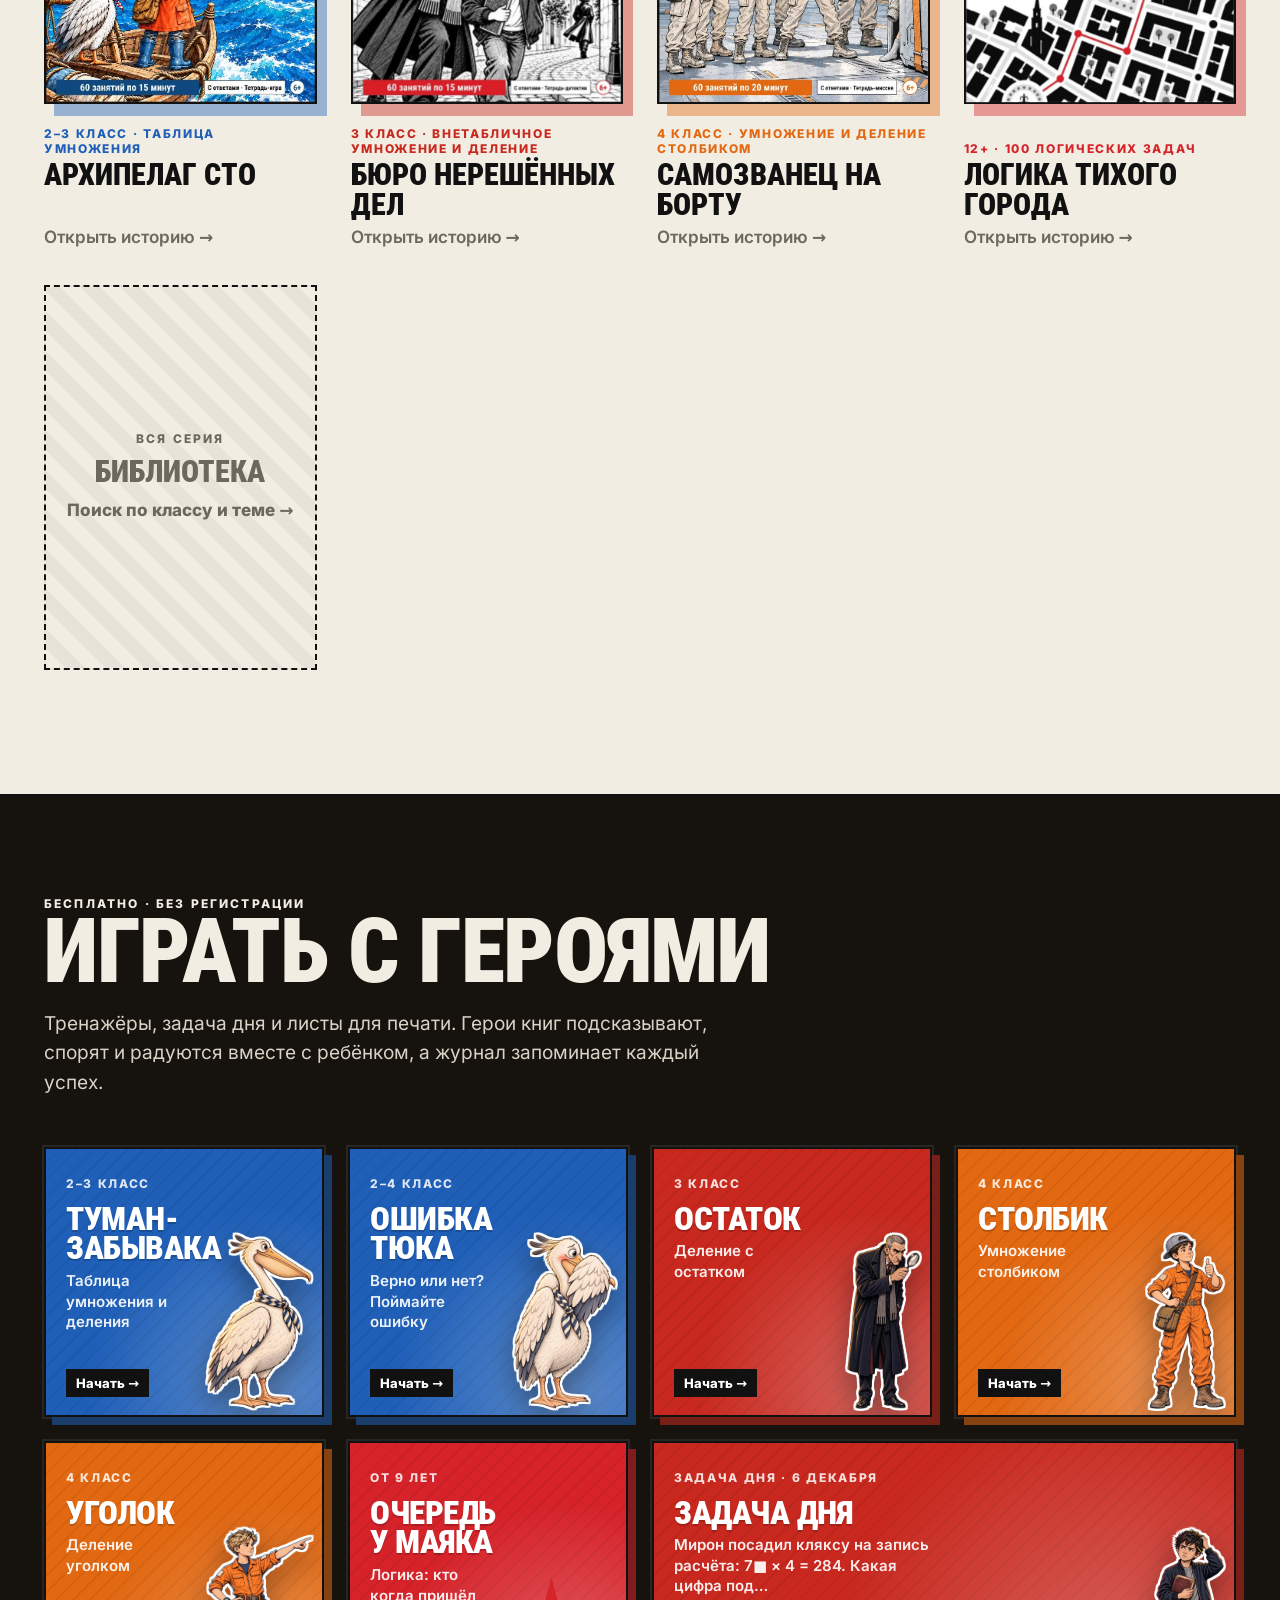
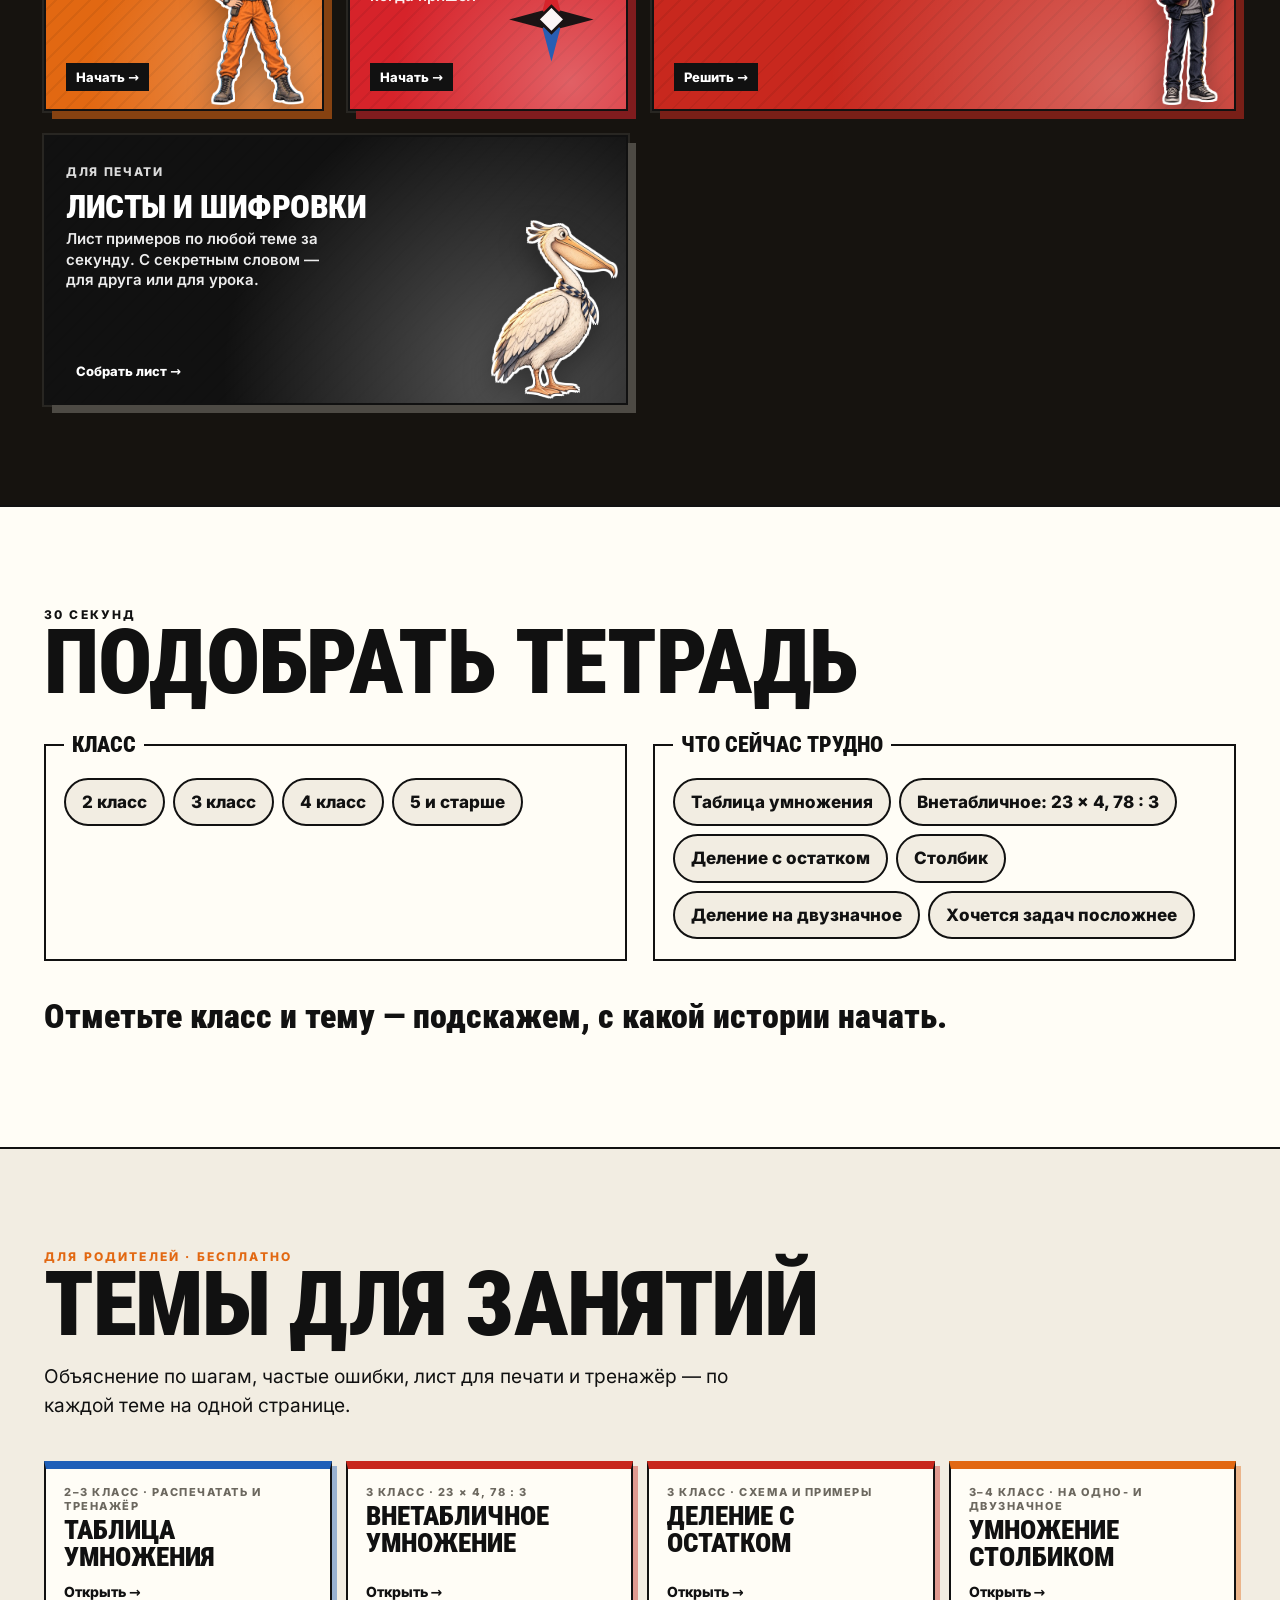
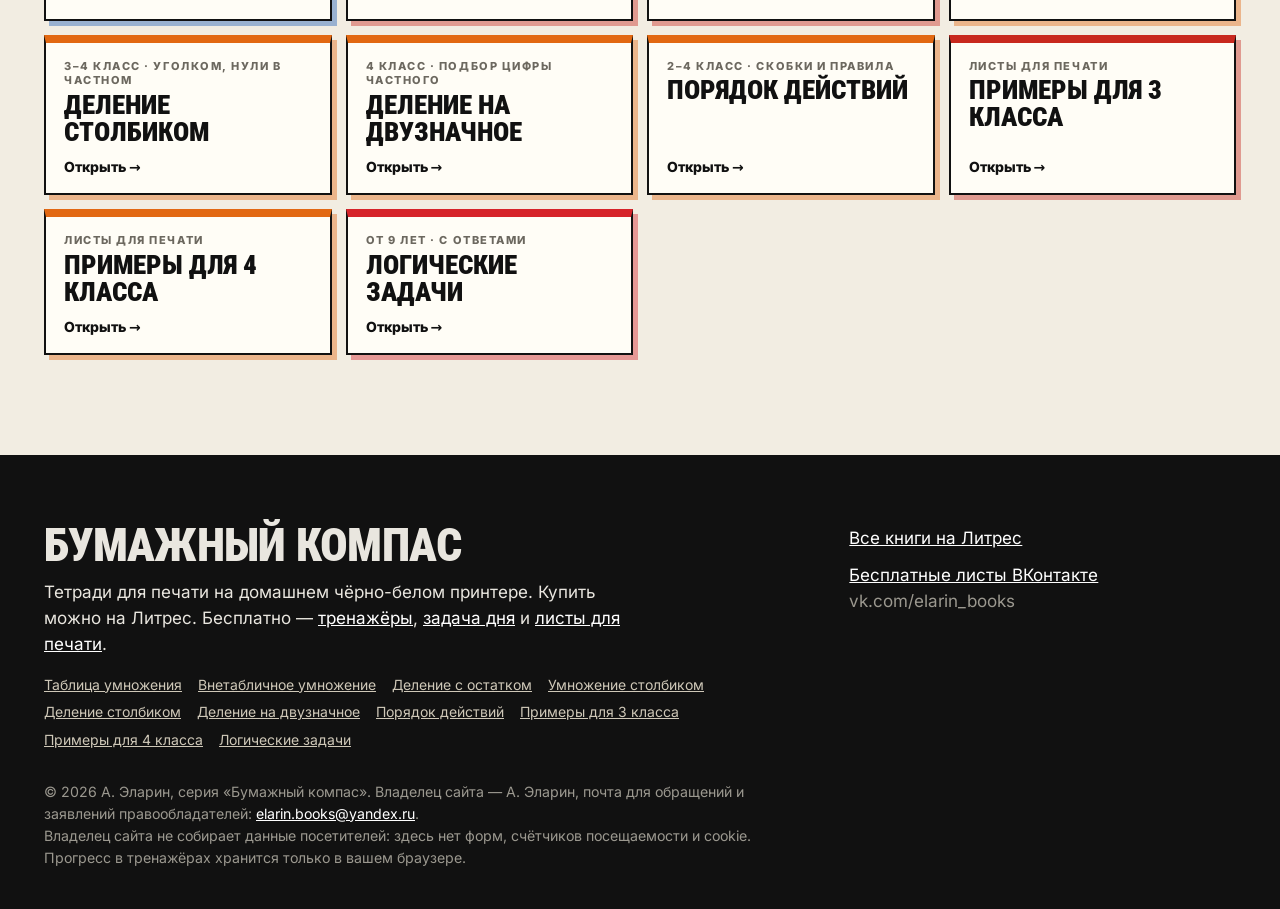
==== commit 43803dc0: "Add files via upload" ====
--- a/index.html
+++ b/index.html
@@ -93,7 +93,7 @@
 .buddy.on .bd{pointer-events:auto}
 .buddy .fl{display:block;width:100%;will-change:transform}
 .buddy img{width:100%;height:auto;display:block;transition:transform .2s}
-.buddy .tag{position:relative;margin-top:-6px;padding:4px 7px 3px;background:#f2ede2;border:2px solid #111;box-shadow:2px 2px 0 #111;font:800 10px/1 var(--body);letter-spacing:.14em;text-transform:uppercase}
+.buddy .tag{position:relative;margin-top:-6px;padding:4px 7px 3px;background:#f2ede2;border:2px solid #111;box-shadow:2px 2px 0 color-mix(in srgb,var(--c) 42%,var(--paper));font:800 10px/1 var(--body);letter-spacing:.14em;text-transform:uppercase}
 .buddy .bd:hover img{transform:scale(1.07)}
 .buddy .bd:focus-visible{outline:none}.buddy .bd:focus-visible .tag{outline:3px solid #1f5fb8;outline-offset:2px}
 @media (max-width:640px){.buddy{width:140px;height:190px}.buddy .bd{width:78px;right:4px;bottom:calc(10px + env(safe-area-inset-bottom,0px))}.buddy.l .bd{left:4px}.buddy .tag{font-size:9px;padding:3px 5px 2px;margin-top:-4px;border-width:1.5px}}
@@ -118,7 +118,7 @@
 canvas.fx,canvas.pup{position:absolute;inset:0;width:100%;height:100%;pointer-events:none}
 canvas.pup{z-index:4}
 .caps{position:absolute;left:clamp(16px,4vw,56px);top:96px;z-index:6;display:grid;gap:12px;max-width:min(470px,86vw)}
-.cap{background:#fffdf6;color:#111;border:2.5px solid #111;padding:12px 16px;font:600 17px/1.45 var(--body);box-shadow:6px 6px 0 rgba(0,0,0,.55);transform-origin:0 0;transition:transform .5s cubic-bezier(.2,1.4,.3,1),opacity .4s}
+.cap{background:#fffdf6;color:#111;border:2.5px solid #111;padding:12px 16px;font:600 17px/1.45 var(--body);box-shadow:6px 6px 0 color-mix(in srgb,var(--c) 55%,var(--sbg,#16130f));transform-origin:0 0;transition:transform .5s cubic-bezier(.2,1.4,.3,1),opacity .4s}
 .cap b{font-weight:800}
 .js .cap.wait{opacity:0;transform:scale(.6) rotate(-4deg)}
 .cap.note{font:600 26px/1.15 var(--hand);background:#f6efdc;transform:rotate(-1.5deg)}
@@ -134,7 +134,7 @@
 .meta{display:flex;flex-wrap:wrap;gap:8px;margin-top:16px}
 .meta span{border:2px solid currentColor;border-radius:999px;padding:6px 12px;font:800 13px var(--body);background:rgba(0,0,0,.45)}
 .bubbles{position:absolute;inset:0;z-index:7;pointer-events:none}
-.bub{position:absolute;width:max-content;max-width:270px;background:#fff;color:#111;border:2.5px solid #111;border-radius:18px;padding:10px 14px;font:700 16px/1.35 var(--body);box-shadow:4px 4px 0 rgba(0,0,0,.4);transform:translate(-50%,-100%) scale(.3);opacity:0;transition:transform .35s cubic-bezier(.2,1.6,.3,1),opacity .2s;white-space:normal}
+.bub{position:absolute;width:max-content;max-width:270px;background:#fff;color:#111;border:2.5px solid #111;border-radius:18px;padding:10px 14px;font:700 16px/1.35 var(--body);box-shadow:4px 4px 0 color-mix(in srgb,var(--c) 55%,var(--sbg,#16130f));transform:translate(-50%,-100%) scale(.3);opacity:0;transition:transform .35s cubic-bezier(.2,1.6,.3,1),opacity .2s;white-space:normal}
 .bub.on{transform:translate(-50%,-100%) scale(1);opacity:1}
 .bub::after{content:"";position:absolute;left:50%;bottom:-13px;width:18px;height:18px;background:#fff;border:2.5px solid #111;border-top:0;border-left:0;transform:translateX(-50%) rotate(45deg) skew(10deg,10deg)}
 .bub small{display:block;font:900 12px var(--display);letter-spacing:.12em;text-transform:uppercase;color:var(--c);margin-bottom:2px}
@@ -150,7 +150,7 @@
 @media (max-width:760px){.hud{top:auto;bottom:150px;right:16px;min-width:0}.chnum{display:none}.caps{top:80px}}
 
 /* ---------- игровые панели ---------- */
-.panel{position:absolute;z-index:8;right:clamp(12px,4vw,56px);top:50%;transform:translateY(-50%);width:min(480px,92vw);background:#fffdf6;color:#111;border:3px solid #111;box-shadow:10px 10px 0 rgba(0,0,0,.55);padding:20px 22px 22px}
+.panel{position:absolute;z-index:8;right:clamp(12px,4vw,56px);top:50%;transform:translateY(-50%);width:min(480px,92vw);background:#fffdf6;color:#111;border:3px solid #111;box-shadow:10px 10px 0 color-mix(in srgb,var(--c) 55%,var(--sbg,#16130f));padding:20px 22px 22px}
 .panel h3{font-size:30px;text-transform:uppercase}
 .panel .sub{color:var(--muted);font-weight:600;margin:6px 0 14px;font-size:15px}
 .verdict{min-height:1.5em;font-weight:800;margin-top:10px}
@@ -162,12 +162,12 @@
 
 /* туман */
 .fogwrap{position:absolute;z-index:6;left:clamp(12px,5vw,80px);top:50%;transform:translateY(-50%);width:min(78vh,52vw);aspect-ratio:1}
-.board{position:absolute;inset:0;border:3px solid #111;background:#cfd9e6 center/cover;box-shadow:12px 12px 0 rgba(0,0,0,.45);overflow:hidden}
+.board{position:absolute;inset:0;border:3px solid #111;background:#cfd9e6 center/cover;box-shadow:12px 12px 0 color-mix(in srgb,var(--c) 55%,var(--sbg,#16130f));overflow:hidden}
 .board .cells{position:absolute;inset:0;display:grid;grid-template-columns:repeat(10,1fr);grid-template-rows:repeat(10,1fr)}
 .board .cells button{appearance:none;border:0;border-right:1px solid rgba(17,17,17,.18);border-bottom:1px solid rgba(17,17,17,.18);background:transparent;font:900 clamp(11px,1.4vw,18px) var(--display);color:#111;cursor:pointer;padding:0}
 .board .cells button.done{cursor:default;text-shadow:0 0 6px #fff,0 0 2px #fff}
 .board canvas{position:absolute;inset:0;width:100%;height:100%;pointer-events:none}
-.ask{position:absolute;z-index:3;background:#fffdf6;border:2.5px solid #111;padding:10px 12px;box-shadow:5px 5px 0 rgba(0,0,0,.45);display:flex;gap:8px;align-items:center;font:900 22px var(--display);transform:translate(-50%,-115%);white-space:nowrap}
+.ask{position:absolute;z-index:3;background:#fffdf6;border:2.5px solid #111;padding:10px 12px;box-shadow:5px 5px 0 color-mix(in srgb,var(--c) 42%,var(--paper));display:flex;gap:8px;align-items:center;font:900 22px var(--display);transform:translate(-50%,-115%);white-space:nowrap}
 .ask[hidden]{display:none}
 .ask.shake{animation:shake .4s}
 @media (max-width:760px){.fogwrap{left:50%;top:84px;transform:translateX(-50%);width:min(92vw,58vh)}}
@@ -183,7 +183,7 @@
 .word span{width:52px;height:60px;border:2.5px solid #111;display:grid;place-items:center;font:900 32px var(--display);transition:background .3s,transform .5s,color .3s}
 .word span.on{background:var(--c);color:#fff;transform:rotateX(360deg)}
 .dark{position:absolute;inset:0;z-index:5;pointer-events:none;background:radial-gradient(circle var(--fr,150px) at var(--fx,50%) var(--fy,50%),rgba(0,0,0,0) 0%,rgba(0,0,0,.25) 45%,rgba(8,4,4,.94) 100%)}
-.dropnote{position:absolute;z-index:9;width:170px;background:#f6efdc;color:#111;border:2px solid #111;padding:10px 12px;font:600 22px/1.05 var(--hand);transform:rotate(-8deg) scale(0);transition:transform .6s cubic-bezier(.2,1.6,.3,1);cursor:pointer;box-shadow:6px 6px 0 rgba(0,0,0,.5)}
+.dropnote{position:absolute;z-index:9;width:170px;background:#f6efdc;color:#111;border:2px solid #111;padding:10px 12px;font:600 22px/1.05 var(--hand);transform:rotate(-8deg) scale(0);transition:transform .6s cubic-bezier(.2,1.6,.3,1);cursor:pointer;box-shadow:6px 6px 0 color-mix(in srgb,var(--c) 55%,var(--sbg,#16130f))}
 .dropnote.on{transform:rotate(-8deg) scale(1)}
 .door17{position:absolute;z-index:6;left:46%;bottom:0;height:52%;transform:translateY(105%);transition:transform 1.2s cubic-bezier(.2,.9,.2,1)}
 .door17.on{transform:translateY(0)}
@@ -207,9 +207,9 @@
 .facts{list-style:none;padding:0;margin:20px 0 28px;display:grid;gap:10px}
 .facts li{display:flex;gap:12px;align-items:baseline;font-size:18px}
 .facts li::before{content:"";flex:0 0 11px;height:11px;background:var(--c);transform:rotate(45deg)}
-.buy{display:inline-flex;align-items:center;gap:10px;background:var(--c);color:#fff;text-decoration:none;font-weight:800;font-size:18px;padding:17px 26px;border:2.5px solid #111;box-shadow:6px 6px 0 #111;transition:transform .15s,box-shadow .15s}
-.buy:hover{transform:translate(-2px,-2px);box-shadow:9px 9px 0 #111}
-.buy:active{transform:translate(4px,4px);box-shadow:2px 2px 0 #111}
+.buy{display:inline-flex;align-items:center;gap:10px;background:var(--c);color:#fff;text-decoration:none;font-weight:800;font-size:18px;padding:17px 26px;border:2.5px solid #111;box-shadow:6px 6px 0 color-mix(in srgb,var(--c) 42%,var(--paper));transition:transform .15s,box-shadow .15s}
+.buy:hover{transform:translate(-2px,-2px);box-shadow:9px 9px 0 color-mix(in srgb,var(--c) 42%,var(--paper))}
+.buy:active{transform:translate(4px,4px);box-shadow:2px 2px 0 color-mix(in srgb,var(--c) 42%,var(--paper))}
 .nextstory{display:block;text-decoration:none;background:#111;color:#fff;padding:80px 0;overflow:hidden;position:relative}
 .nextstory .wrap{display:flex;justify-content:space-between;align-items:center;gap:20px}
 .nextstory h2{font-size:clamp(46px,8vw,128px);text-transform:uppercase;transition:transform .5s;color:var(--nc)}
@@ -242,7 +242,7 @@
 .stories .lead{max-width:36em;font-size:19px;margin:16px 0 0}
 .doors{display:grid;grid-template-columns:repeat(auto-fill,minmax(250px,1fr));gap:34px;margin-top:70px}
 .door{position:relative;text-decoration:none;display:block;perspective:1000px}
-.door .cv{position:relative;transform-style:preserve-3d;transition:transform .5s cubic-bezier(.2,.9,.2,1);border:2.5px solid #111;box-shadow:10px 12px 0 #111}
+.door .cv{position:relative;transform-style:preserve-3d;transition:transform .5s cubic-bezier(.2,.9,.2,1);border:2.5px solid #111;box-shadow:10px 12px 0 color-mix(in srgb,var(--c) 42%,var(--paper))}
 .door .cv img{width:100%}
 .door .pop{position:absolute;left:50%;bottom:22%;height:92%;width:auto;max-width:none;translate:-50% 0;z-index:3;transform:translateY(30%) scale(.7);opacity:0;transition:transform .55s cubic-bezier(.2,1.5,.3,1),opacity .25s;filter:drop-shadow(0 18px 18px rgba(0,0,0,.45));pointer-events:none}
 .door:hover .pop,.door:focus-visible .pop{transform:translateY(-8%) scale(1);opacity:1}
@@ -300,7 +300,7 @@
 .dd{position:relative}
 .ddp{position:absolute;top:100%;left:50%;translate:-50% 0;padding-top:10px;visibility:hidden;opacity:0;transform:translateY(-6px);transition:opacity .2s,transform .25s,visibility 0s .25s}
 .dd:hover .ddp,.dd:focus-within .ddp{visibility:visible;opacity:1;transform:none;transition:opacity .2s,transform .25s}
-.ddp .in{background:#fffdf6;color:#111;border:2.5px solid #111;box-shadow:8px 8px 0 #111;padding:16px;display:grid;grid-template-columns:repeat(var(--n,4),118px);gap:14px;width:max-content}
+.ddp .in{background:#fffdf6;color:#111;border:2.5px solid #111;box-shadow:8px 8px 0 color-mix(in srgb,var(--c) 42%,var(--topbg,#f2ede2));padding:16px;display:grid;grid-template-columns:repeat(var(--n,4),118px);gap:14px;width:max-content}
 .top nav .ddp a{border:0;padding:0;border-radius:0;display:grid;gap:5px;font:800 13px/1.15 var(--body);text-decoration:none}
 .ddp a.b img{border:2px solid #111;transition:transform .25s;box-shadow:4px 4px 0 var(--c)}
 .ddp a.b:hover img{transform:translateY(-4px) rotate(-2deg)}
@@ -337,9 +337,9 @@
 .chips button{appearance:none;border:2px solid #111;background:var(--paper);border-radius:999px;padding:8px 15px;font-weight:700;cursor:pointer;transition:transform .15s}
 .chips button:hover{transform:translateY(-2px)}
 .chips button[aria-pressed="true"]{background:#111;color:#fff}
-.btn{appearance:none;display:inline-flex;align-items:center;gap:8px;border:2.5px solid #111;background:var(--c);color:#fff;font:800 16px var(--body);padding:11px 18px;box-shadow:4px 4px 0 #111;cursor:pointer;text-decoration:none;transition:transform .12s,box-shadow .12s}
-.btn:hover{transform:translate(-2px,-2px);box-shadow:6px 6px 0 #111}
-.btn:active{transform:translate(3px,3px);box-shadow:1px 1px 0 #111}
+.btn{appearance:none;display:inline-flex;align-items:center;gap:8px;border:2.5px solid #111;background:var(--c);color:#fff;font:800 16px var(--body);padding:11px 18px;box-shadow:4px 4px 0 color-mix(in srgb,var(--c) 42%,var(--paper));cursor:pointer;text-decoration:none;transition:transform .12s,box-shadow .12s}
+.btn:hover{transform:translate(-2px,-2px);box-shadow:6px 6px 0 color-mix(in srgb,var(--c) 42%,var(--paper))}
+.btn:active{transform:translate(3px,3px);box-shadow:1px 1px 0 color-mix(in srgb,var(--c) 42%,var(--paper))}
 .btn.ghost{background:#fff;color:#111}
 .row2{display:flex;flex-wrap:wrap;gap:12px;margin-top:16px}
 .small{font-size:14px;color:var(--muted);margin:14px 0 0}
@@ -348,11 +348,11 @@
 
 /* библиотека */
 .filters{display:grid;gap:14px;margin-bottom:12px}
-.search input{width:100%;font:800 clamp(20px,2.4vw,28px) var(--body);padding:14px 18px;border:2.5px solid #111;background:#fffdf6;box-shadow:6px 6px 0 #111;outline:none}
+.search input{width:100%;font:800 clamp(20px,2.4vw,28px) var(--body);padding:14px 18px;border:2.5px solid #111;background:#fffdf6;box-shadow:6px 6px 0 color-mix(in srgb,var(--c) 42%,var(--paper));outline:none}
 .search input:focus{box-shadow:6px 6px 0 var(--c,#e26812)}
 .libcount{font:800 13px var(--body);letter-spacing:.12em;text-transform:uppercase;margin:18px 0 26px;color:var(--muted)}
 .bkgrid{display:grid;grid-template-columns:repeat(auto-fill,minmax(240px,1fr));gap:40px 30px}
-.bk .cv{position:relative;display:block;border:2.5px solid #111;box-shadow:10px 12px 0 #111;transition:transform .45s cubic-bezier(.2,.9,.2,1),box-shadow .3s;perspective:900px}
+.bk .cv{position:relative;display:block;border:2.5px solid #111;box-shadow:10px 12px 0 color-mix(in srgb,var(--c) 42%,var(--paper));transition:transform .45s cubic-bezier(.2,.9,.2,1),box-shadow .3s;perspective:900px}
 .bk .cv:hover{transform:rotateX(10deg) translateY(8px);box-shadow:10px 12px 0 var(--c)}
 .bk .cv>img:first-child{width:100%}
 .bk .pop{position:absolute;left:50%;bottom:18%;height:88%;width:auto;max-width:none;translate:-50% 0;opacity:0;transform:translateY(30%) scale(.7);transition:transform .55s cubic-bezier(.2,1.5,.3,1),opacity .25s;pointer-events:none}
@@ -381,10 +381,12 @@
 .play h2{font-size:clamp(46px,7vw,110px);text-transform:uppercase}
 .play .lead{max-width:36em;font-size:19px;margin:16px 0 50px;color:#d9d3c5}
 .tiles{display:grid;grid-template-columns:repeat(auto-fill,minmax(270px,1fr));gap:24px}
-.tile{position:relative;display:block;text-decoration:none;background:var(--c);color:#fff;border:2.5px solid #111;box-shadow:8px 8px 0 #111;min-height:270px;padding:20px;overflow:hidden;isolation:isolate;transition:transform .2s,box-shadow .2s}
-.play .tile{box-shadow:8px 8px 0 #000,0 0 0 2px rgba(255,255,255,.08)}
+.tile{position:relative;display:block;text-decoration:none;background:var(--c);color:#fff;border:2.5px solid #111;box-shadow:8px 8px 0 color-mix(in srgb,var(--c) 42%,var(--paper));min-height:270px;padding:20px;overflow:hidden;isolation:isolate;transition:transform .2s,box-shadow .2s}
+.play .tile{box-shadow:8px 8px 0 color-mix(in srgb,var(--c) 55%,var(--sbg,#16130f)),0 0 0 2px rgba(255,255,255,.08)}
 .tile::before{content:"";position:absolute;inset:0;z-index:-1;background:radial-gradient(circle at 80% 90%,rgba(255,255,255,.28),transparent 55%),repeating-linear-gradient(-45deg,rgba(0,0,0,.06) 0 2px,transparent 2px 12px)}
-.tile:hover{transform:translate(-3px,-3px);box-shadow:11px 11px 0 #111}
+.tile:hover{transform:translate(-3px,-3px);box-shadow:11px 11px 0 color-mix(in srgb,var(--c) 42%,var(--paper))}
+.play .tile:hover{box-shadow:11px 11px 0 color-mix(in srgb,var(--c) 55%,var(--sbg,#16130f)),0 0 0 2px rgba(255,255,255,.08)}
+.play .sheets-t{box-shadow:8px 8px 0 color-mix(in srgb,var(--paper) 25%,var(--sbg,#16130f)),0 0 0 2px rgba(255,255,255,.08)}.play .sheets-t:hover{box-shadow:11px 11px 0 color-mix(in srgb,var(--paper) 25%,var(--sbg,#16130f)),0 0 0 2px rgba(255,255,255,.08)}
 .tile small{font:800 12px var(--body);letter-spacing:.14em;text-transform:uppercase;opacity:.85}
 .tile h3{font-size:clamp(28px,2.6vw,36px);text-transform:uppercase;max-width:64%;margin:8px 0;text-shadow:0 2px 0 rgba(0,0,0,.18)}
 .tile p{max-width:56%;margin:0;font-weight:600;font-size:15px;line-height:1.35;opacity:.92}
@@ -398,14 +400,14 @@
 
 /* страница тренажёра */
 .trainer{display:grid;grid-template-columns:minmax(300px,.85fr) 1.3fr;gap:30px;align-items:start}
-.host{position:sticky;top:84px;height:min(560px,72vh);border:2.5px solid #111;box-shadow:8px 8px 0 #111;background:var(--sbg);color:#fff;isolation:isolate}
+.host{position:sticky;top:84px;height:min(560px,72vh);border:2.5px solid #111;box-shadow:8px 8px 0 color-mix(in srgb,var(--c) 42%,var(--paper));background:var(--sbg);color:#fff;isolation:isolate}
 .host .hbg{position:absolute;inset:0;overflow:hidden}
 .host .cam{inset:-6%}
 .host canvas{position:absolute;inset:0;width:100%;height:100%}
-.hcap{position:absolute;left:14px;right:14px;bottom:14px;z-index:8;background:#fffdf6;color:#111;border:2.5px solid #111;padding:10px 14px;font:700 16px/1.35 var(--body);box-shadow:5px 5px 0 rgba(0,0,0,.5)}
+.hcap{position:absolute;left:14px;right:14px;bottom:14px;z-index:8;background:#fffdf6;color:#111;border:2.5px solid #111;padding:10px 14px;font:700 16px/1.35 var(--body);box-shadow:5px 5px 0 color-mix(in srgb,var(--c) 55%,var(--sbg,#16130f))}
 .hcap.pop{animation:popin .45s cubic-bezier(.2,1.6,.3,1)}
 @keyframes popin{from{transform:scale(.6);opacity:0}}
-.work{background:#fffdf6;border:2.5px solid #111;box-shadow:8px 8px 0 #111;padding:22px 26px 28px;min-height:440px}
+.work{background:#fffdf6;border:2.5px solid #111;box-shadow:8px 8px 0 color-mix(in srgb,var(--c) 30%,var(--paper));padding:22px 26px 28px;min-height:440px}
 .scorebar{display:flex;gap:22px;flex-wrap:wrap;font:800 12px var(--body);letter-spacing:.12em;text-transform:uppercase;border-bottom:2.5px solid #111;padding-bottom:12px;margin-bottom:18px}
 .scorebar b{font:900 24px var(--display);letter-spacing:0;margin-left:7px;color:var(--c)}
 .q{font:900 clamp(40px,5.6vw,80px)/1 var(--display);display:flex;align-items:center;gap:14px 16px;flex-wrap:wrap;margin:14px 0 16px}
@@ -424,7 +426,7 @@
 .heat button{aspect-ratio:1;border:0;padding:0;cursor:pointer;font:900 clamp(9px,1.1vw,13px) var(--display);color:#fff;background:color-mix(in srgb,var(--c) calc(var(--m,0)*33.3%),#d9dee5);transition:background .4s,transform .15s}
 .heat button:hover{transform:scale(1.18);outline:2px solid #111;z-index:1}
 .heat.mini button{cursor:default}.heat.mini button:hover{transform:none;outline:0}
-.claim{border:2.5px solid #111;background:#22303a;color:#f2ede2;padding:22px 24px;box-shadow:inset 0 0 0 6px #6b4f2e,6px 6px 0 #111;margin:6px 0 18px}
+.claim{border:2.5px solid #111;background:#22303a;color:#f2ede2;padding:22px 24px;box-shadow:inset 0 0 0 6px #6b4f2e,6px 6px 0 color-mix(in srgb,var(--c) 42%,var(--paper));margin:6px 0 18px}
 .claim small{display:block;font:600 22px/1 var(--hand);color:#cfd8c4;margin-bottom:10px}
 .claim b{font:400 clamp(46px,6vw,84px)/1 var(--hand);letter-spacing:.02em}
 .choices2{display:flex;gap:14px;flex-wrap:wrap}.choices2 .btn{font-size:20px;padding:14px 26px}
@@ -468,7 +470,7 @@
 
 /* листы */
 .sheets{display:grid;grid-template-columns:minmax(280px,380px) 1fr;gap:34px;align-items:start}
-.ctl{display:grid;gap:16px;background:#fffdf6;border:2.5px solid #111;box-shadow:8px 8px 0 #111;padding:20px;position:sticky;top:84px}
+.ctl{display:grid;gap:16px;background:#fffdf6;border:2.5px solid #111;box-shadow:8px 8px 0 color-mix(in srgb,var(--c) 30%,var(--paper));padding:20px;position:sticky;top:84px}
 .ctl label{display:grid;gap:6px;font-weight:800}
 .ctl label small{font-weight:600;color:var(--muted)}
 .ctl select,.ctl input:not([type=checkbox]){font:700 17px var(--body);padding:10px 12px;border:2px solid #111;background:#fff;width:100%}
@@ -519,7 +521,7 @@
 .days a i{font-style:normal;height:16px;font-weight:900;color:var(--c)}
 .days a.cur{background:#111;color:#fff}.days a.cur small{color:#bbb}
 .days a.ok i{color:#137a3a}.days a.cur.ok i{color:#7fe0a0}
-.daily{background:#fffdf6;border:2.5px solid #111;box-shadow:10px 10px 0 #111;padding:clamp(18px,3vw,36px);max-width:920px;position:relative}
+.daily{background:#fffdf6;border:2.5px solid #111;box-shadow:10px 10px 0 color-mix(in srgb,var(--c) 30%,var(--paper));padding:clamp(18px,3vw,36px);max-width:920px;position:relative}
 .dhero{display:flex;align-items:center;gap:18px;border-bottom:2.5px solid #111;padding-bottom:14px;margin-bottom:18px}
 .dhero img,.dhero .ico-star{height:120px;width:auto;margin:-50px 0 -14px}
 .dhero .ico-star{width:100px;height:100px;margin:0}
@@ -576,8 +578,8 @@
 .topics .lead{max-width:36em;font-size:19px;margin:16px 0 40px}
 .topics .eyebrow{color:var(--c)}
 .tgrid{display:grid;grid-template-columns:repeat(auto-fill,minmax(250px,1fr));gap:14px}
-.tgrid a{display:grid;grid-template-rows:auto 1fr auto;gap:4px;border:2.5px solid #111;background:#fffdf6;padding:16px 18px;text-decoration:none;box-shadow:5px 5px 0 #111;transition:transform .15s,box-shadow .15s;border-top:8px solid var(--c)}
-.tgrid a:hover{transform:translate(-3px,-3px);box-shadow:8px 8px 0 #111}
+.tgrid a{display:grid;grid-template-rows:auto 1fr auto;gap:4px;border:2.5px solid #111;background:#fffdf6;padding:16px 18px;text-decoration:none;box-shadow:5px 5px 0 color-mix(in srgb,var(--c) 42%,var(--paper));transition:transform .15s,box-shadow .15s;border-top:8px solid var(--c)}
+.tgrid a:hover{transform:translate(-3px,-3px);box-shadow:8px 8px 0 color-mix(in srgb,var(--c) 42%,var(--paper))}
 .tgrid small{font:800 11px/1.3 var(--body);letter-spacing:.14em;text-transform:uppercase;color:var(--muted)}
 .tgrid b{font:900 27px/1 var(--display);text-transform:uppercase}
 .tgrid span{font-weight:800;font-size:14px;margin-top:6px}
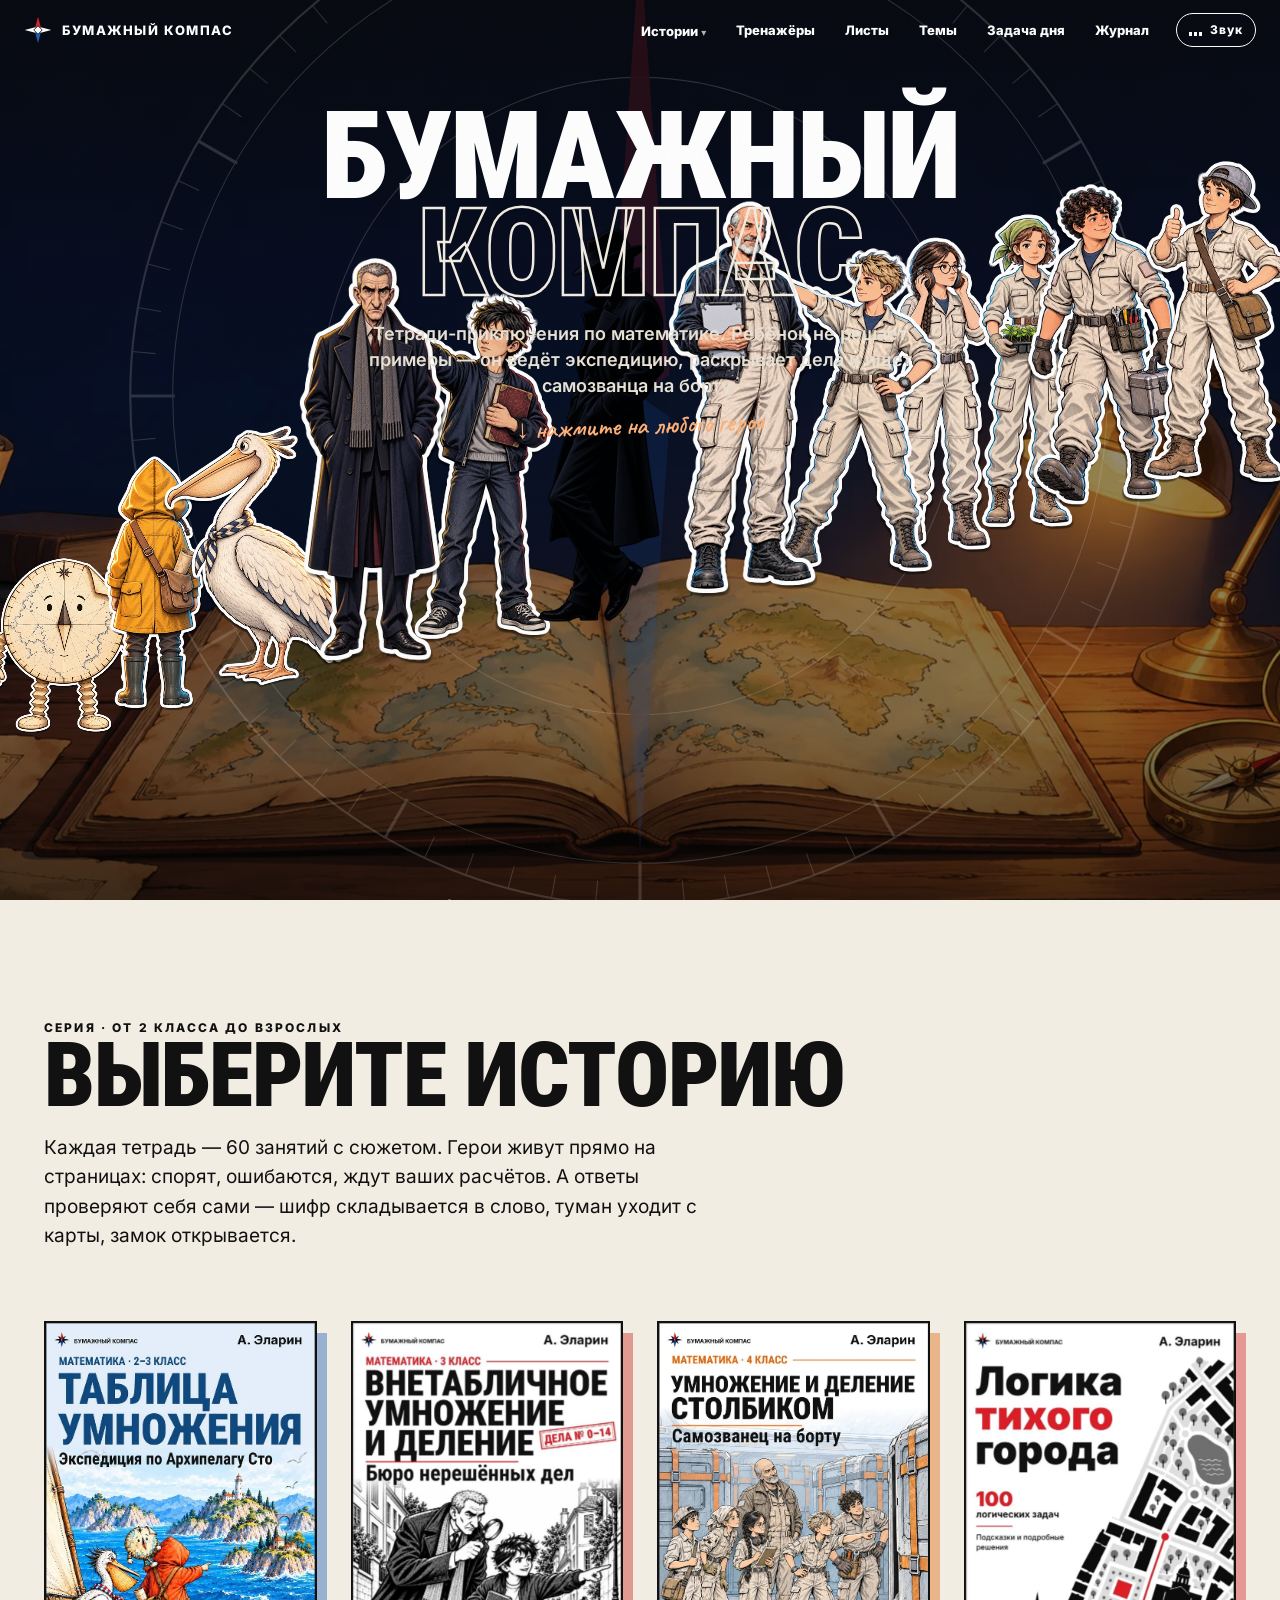
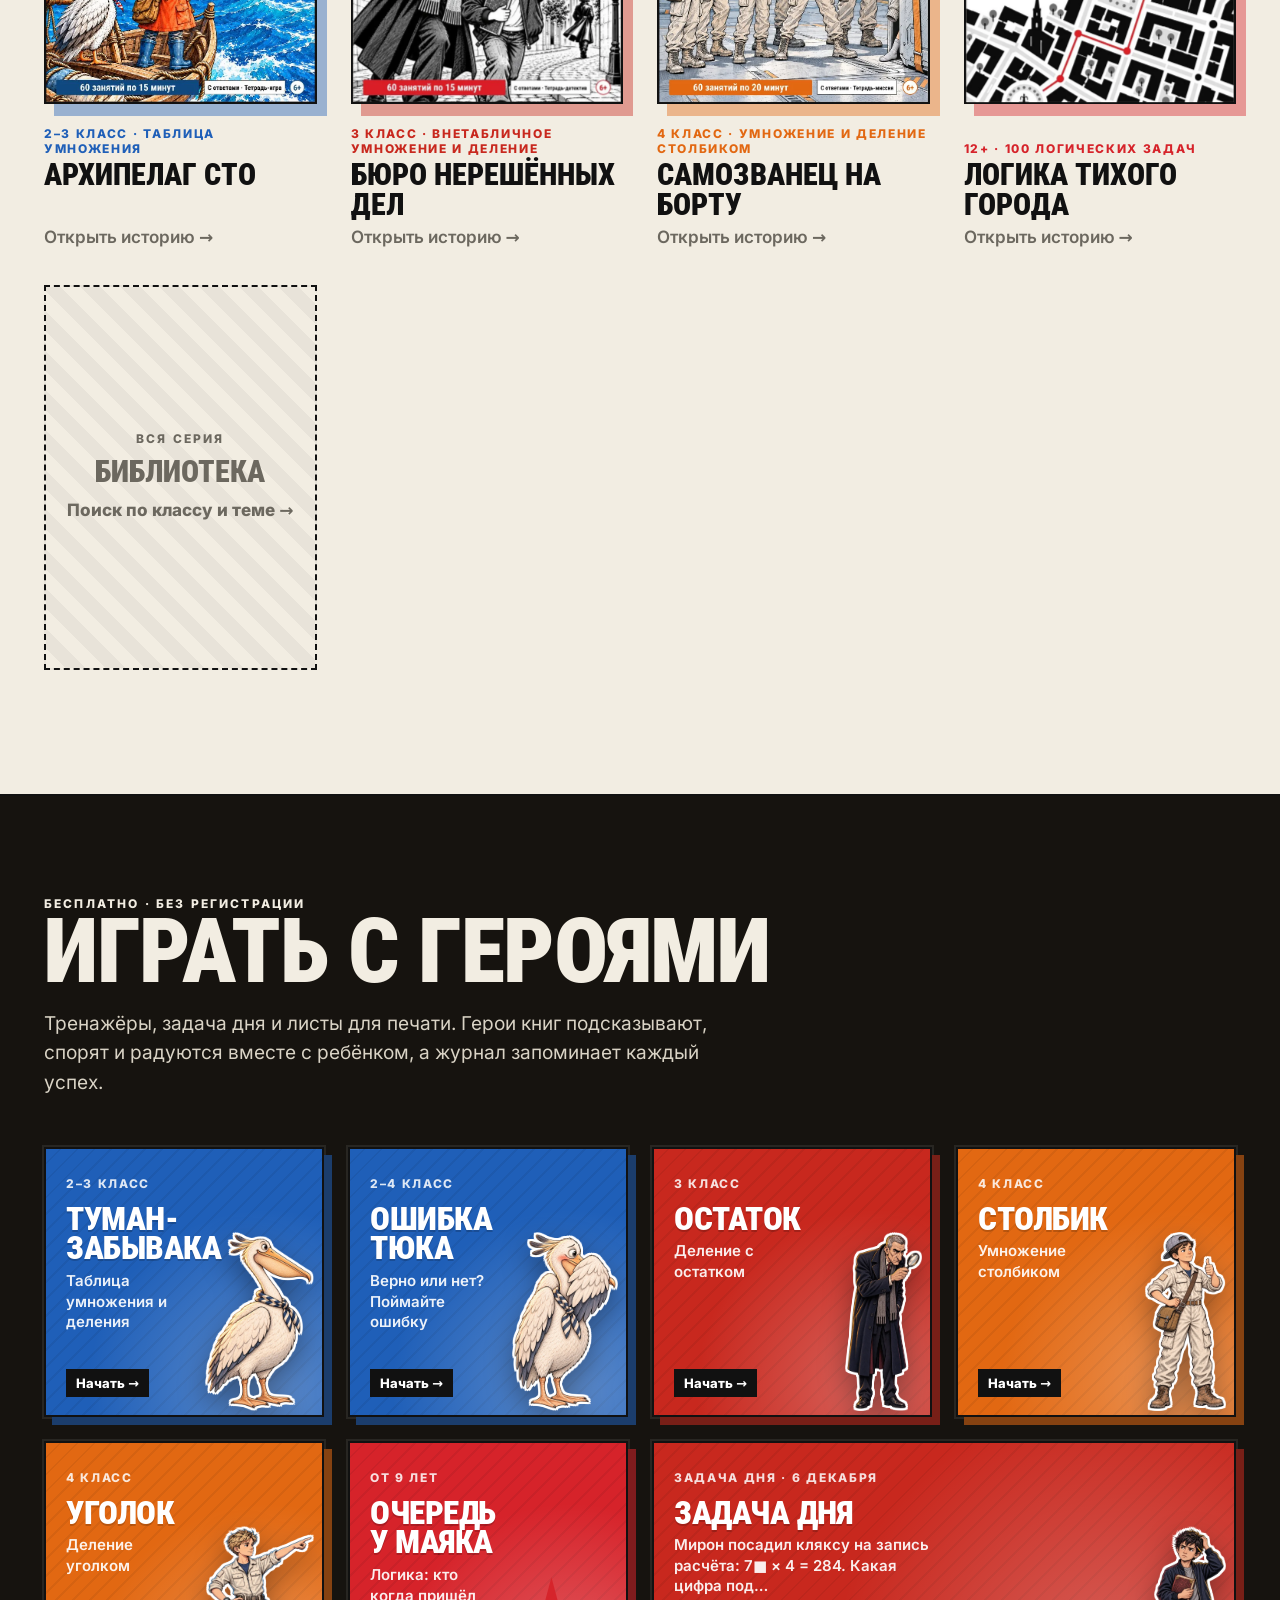
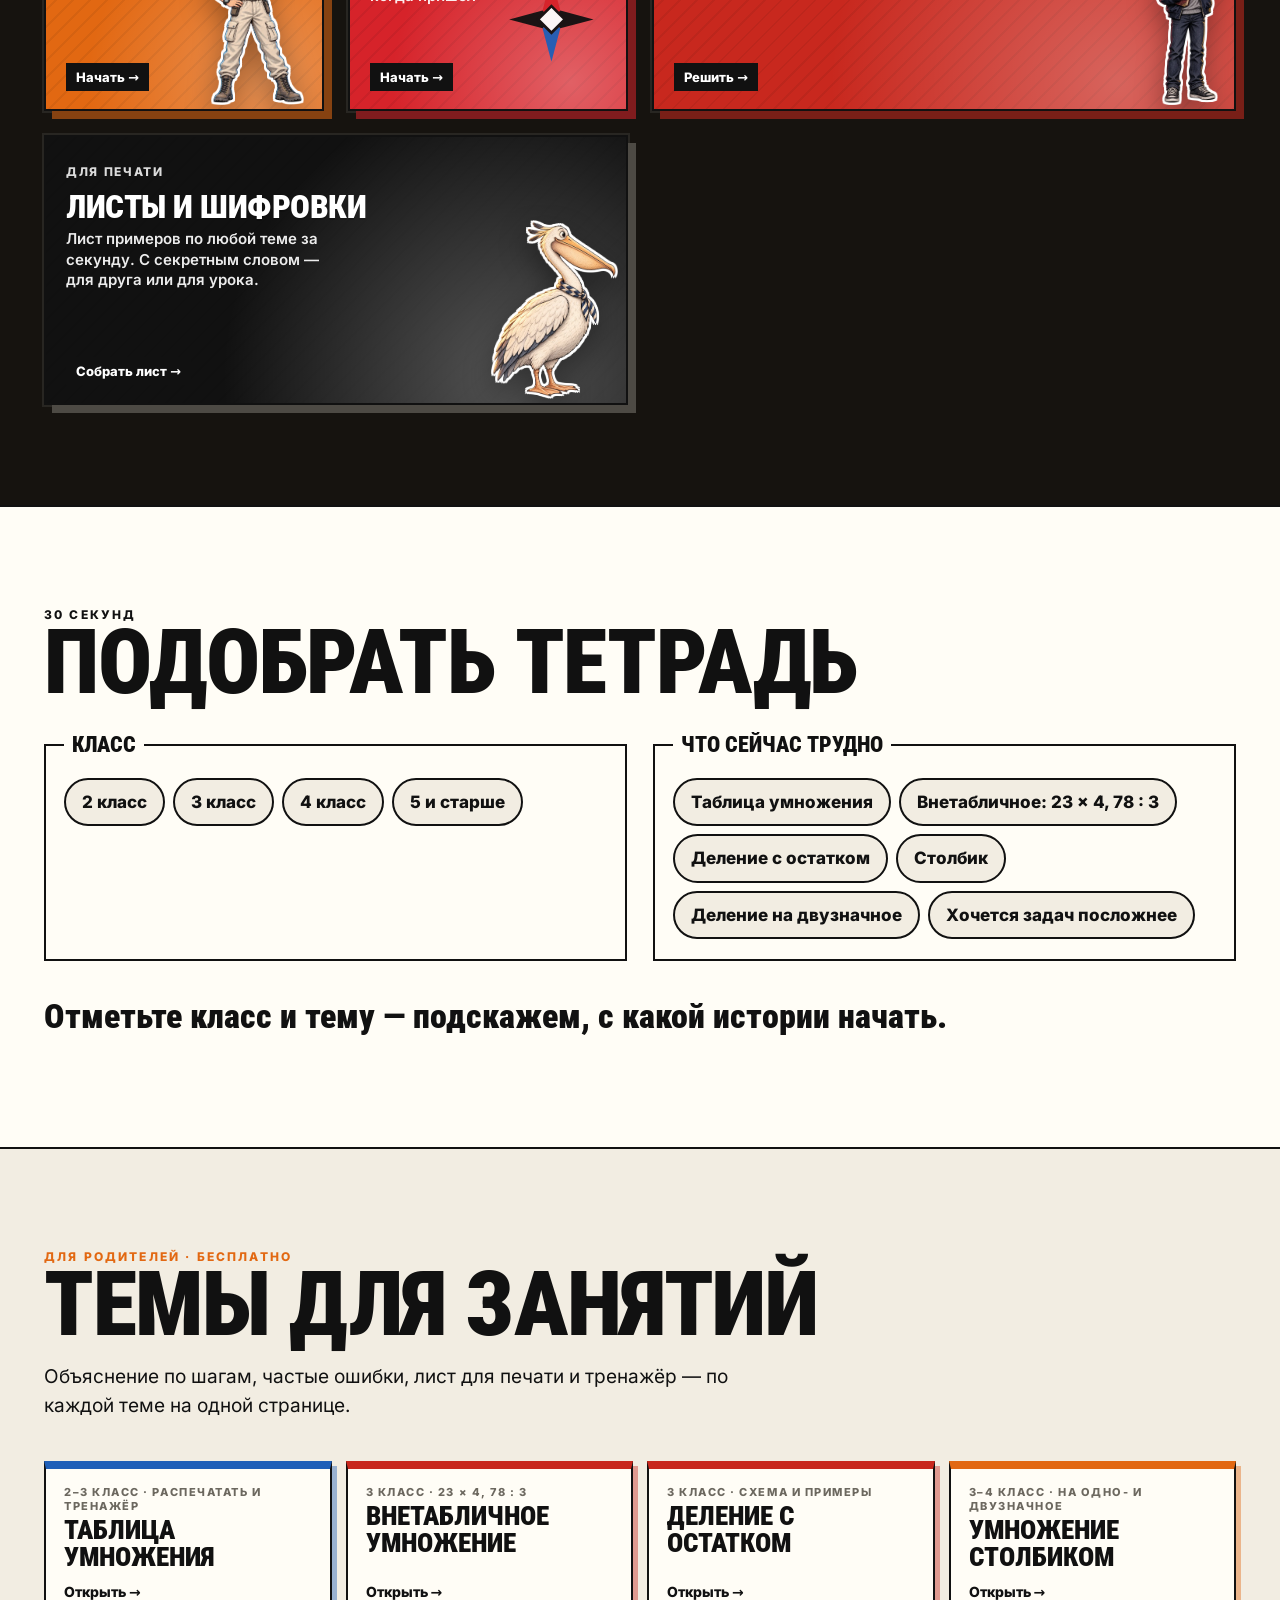
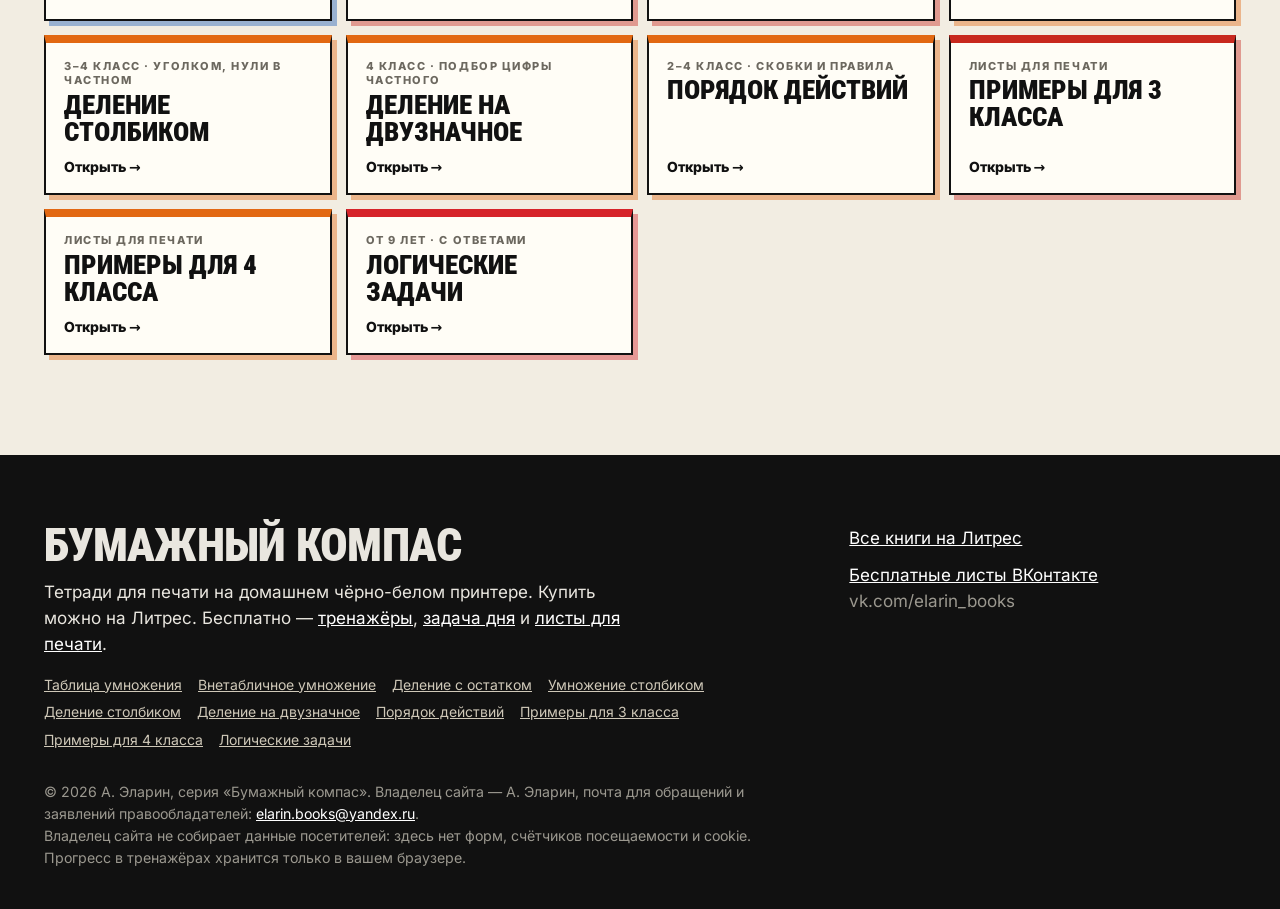
==== commit 7045c9b6: "Add files via upload" ====
--- a/index.html
+++ b/index.html
@@ -629,6 +629,33 @@
  .claim b{font-size:44px}
 }
 @media (prefers-reduced-motion:reduce){*,*::before,*::after{animation:none!important;transition:none!important}.rose circle,.rose line{stroke-dashoffset:0}}
+
+/* ===== 09.11 вечер: телефон — реплики, передний план, панели игр, тренажёры ===== */
+.bub span i{font-style:normal}.bub span u{text-decoration:none;color:transparent}
+.bub::after{left:calc(50% + var(--tx,0px))}
+.bub.up::after{bottom:auto;top:-13px;transform:translateX(-50%) rotate(225deg) skew(10deg,10deg)}
+.top.solid{background:var(--topbg,#f2ede2)}
+.minitiles{display:grid;grid-template-columns:repeat(auto-fill,minmax(min(100%,300px),1fr));gap:10px}
+.minitiles a{display:grid;grid-template-columns:10px minmax(7.4em,auto) 1fr;column-gap:12px;align-items:center;line-height:1.15}
+.minitiles a small{font-size:14px;line-height:1.25}
+.ciph label{white-space:nowrap}
+.ciph .inp{width:64px}
+.colgrid{grid-auto-rows:calc(var(--cw) + 8px);font-size:calc(var(--cw)*.75)}
+.colgrid input.c{width:calc(var(--cw) - 6px);height:calc(var(--cw) + 2px)}
+.colgrid.div div[data-row]:not(.show){display:none!important}
+@media (max-aspect-ratio:4/5){
+ .fgw img{position:absolute;left:0;bottom:0;width:100%;height:62%;object-fit:cover;object-position:50% 100%}
+}
+@media (max-width:760px){
+ .ch.flowsec{padding-bottom:28px}
+ .ch.flowsec>.stage{position:sticky;top:0}
+ .panel.flow{position:relative;z-index:9;top:auto;bottom:auto;left:auto;right:auto;transform:none;width:auto!important;max-height:none;overflow:visible;margin:-34svh 12px 0}
+ .ciph{gap:8px}.ciph label{font-size:20px;gap:6px}.ciph .inp{width:58px;font-size:20px}
+ .word span{width:46px;height:54px;font-size:28px}
+ .view.tool{padding-bottom:56px}
+ .more{margin-top:40px}
+ .minitiles a{grid-template-columns:10px 7.2em 1fr;padding:10px 12px;font-size:16px}
+}
 </style>
 </head>
 <body>
@@ -736,7 +763,7 @@
 </footer>
 
 <script src="mathcore.js?v=0f1c917d"></script>
-<script src="app.js?v=dcb615b1"></script>
-<script src="tools.js?v=490d2bd1"></script>
+<script src="app.js?v=ac1a7bf7"></script>
+<script src="tools.js?v=b12fd5e6"></script>
 </body>
 </html>
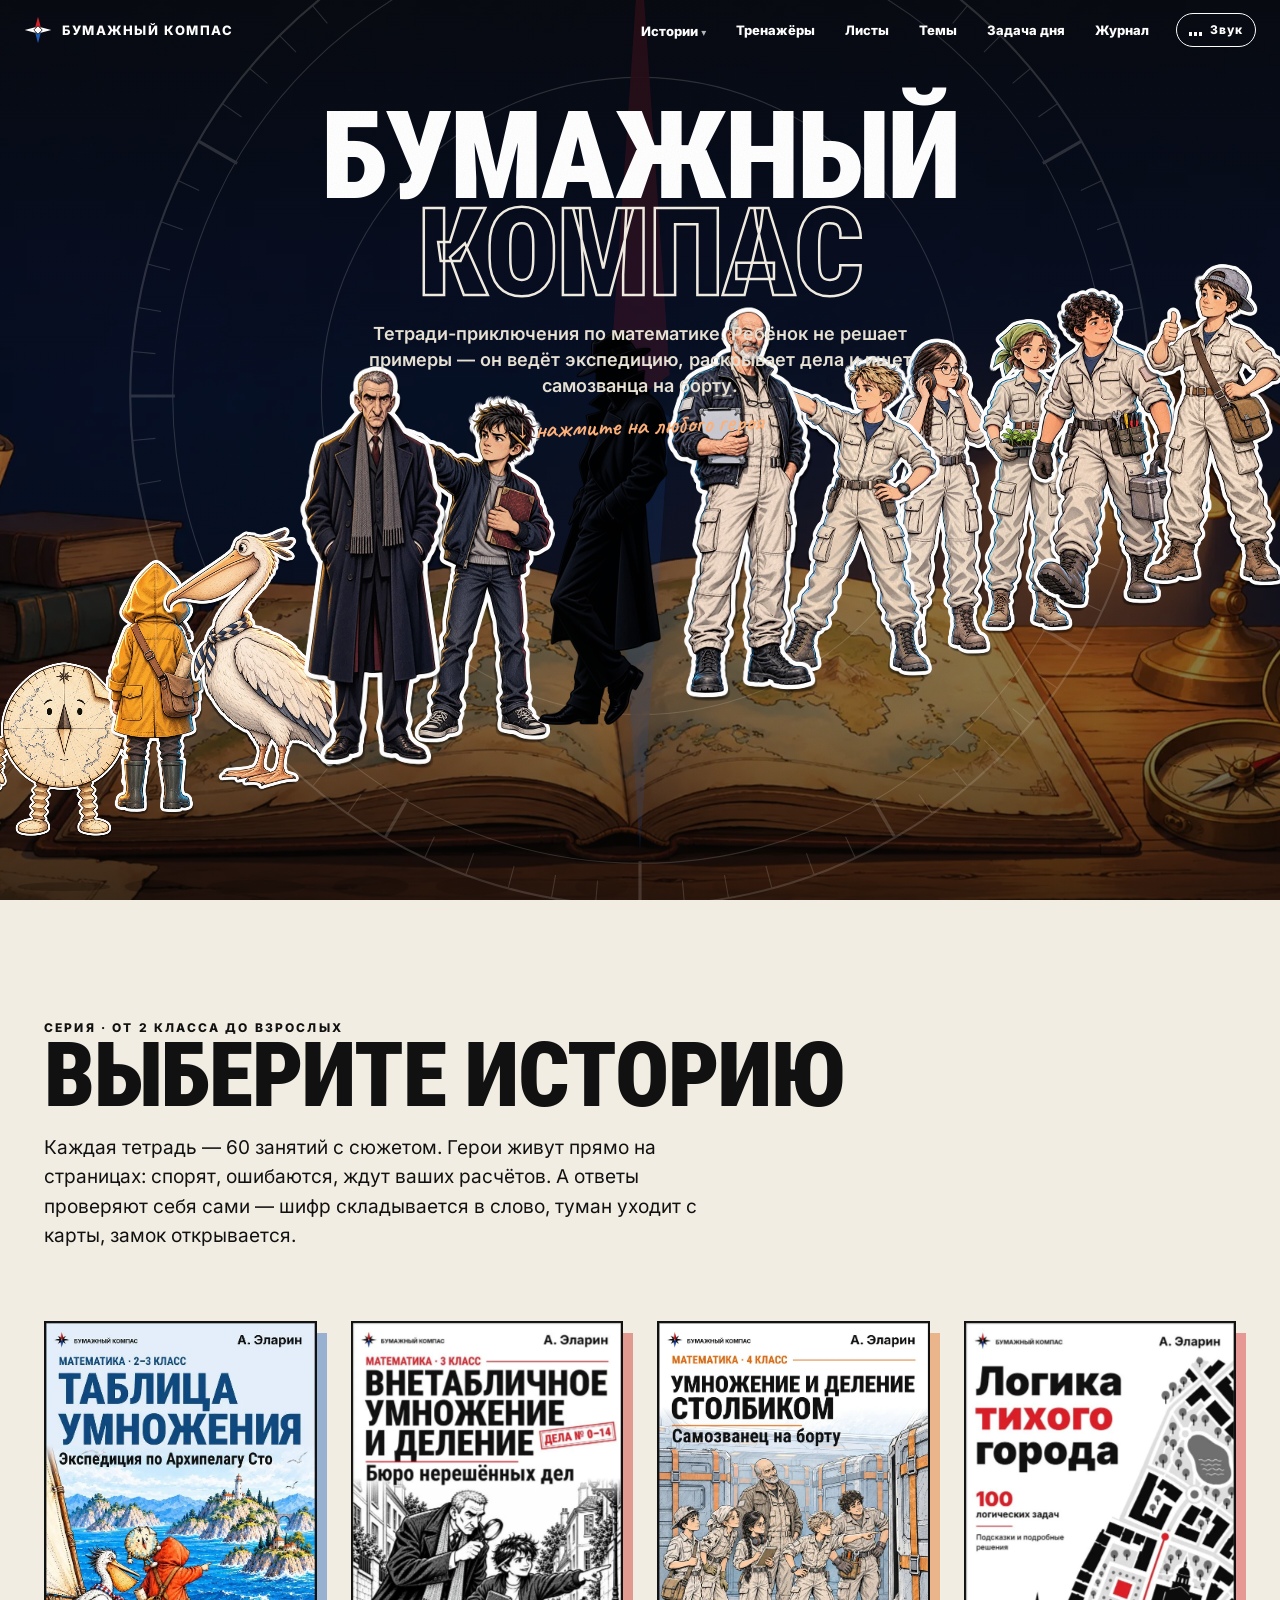
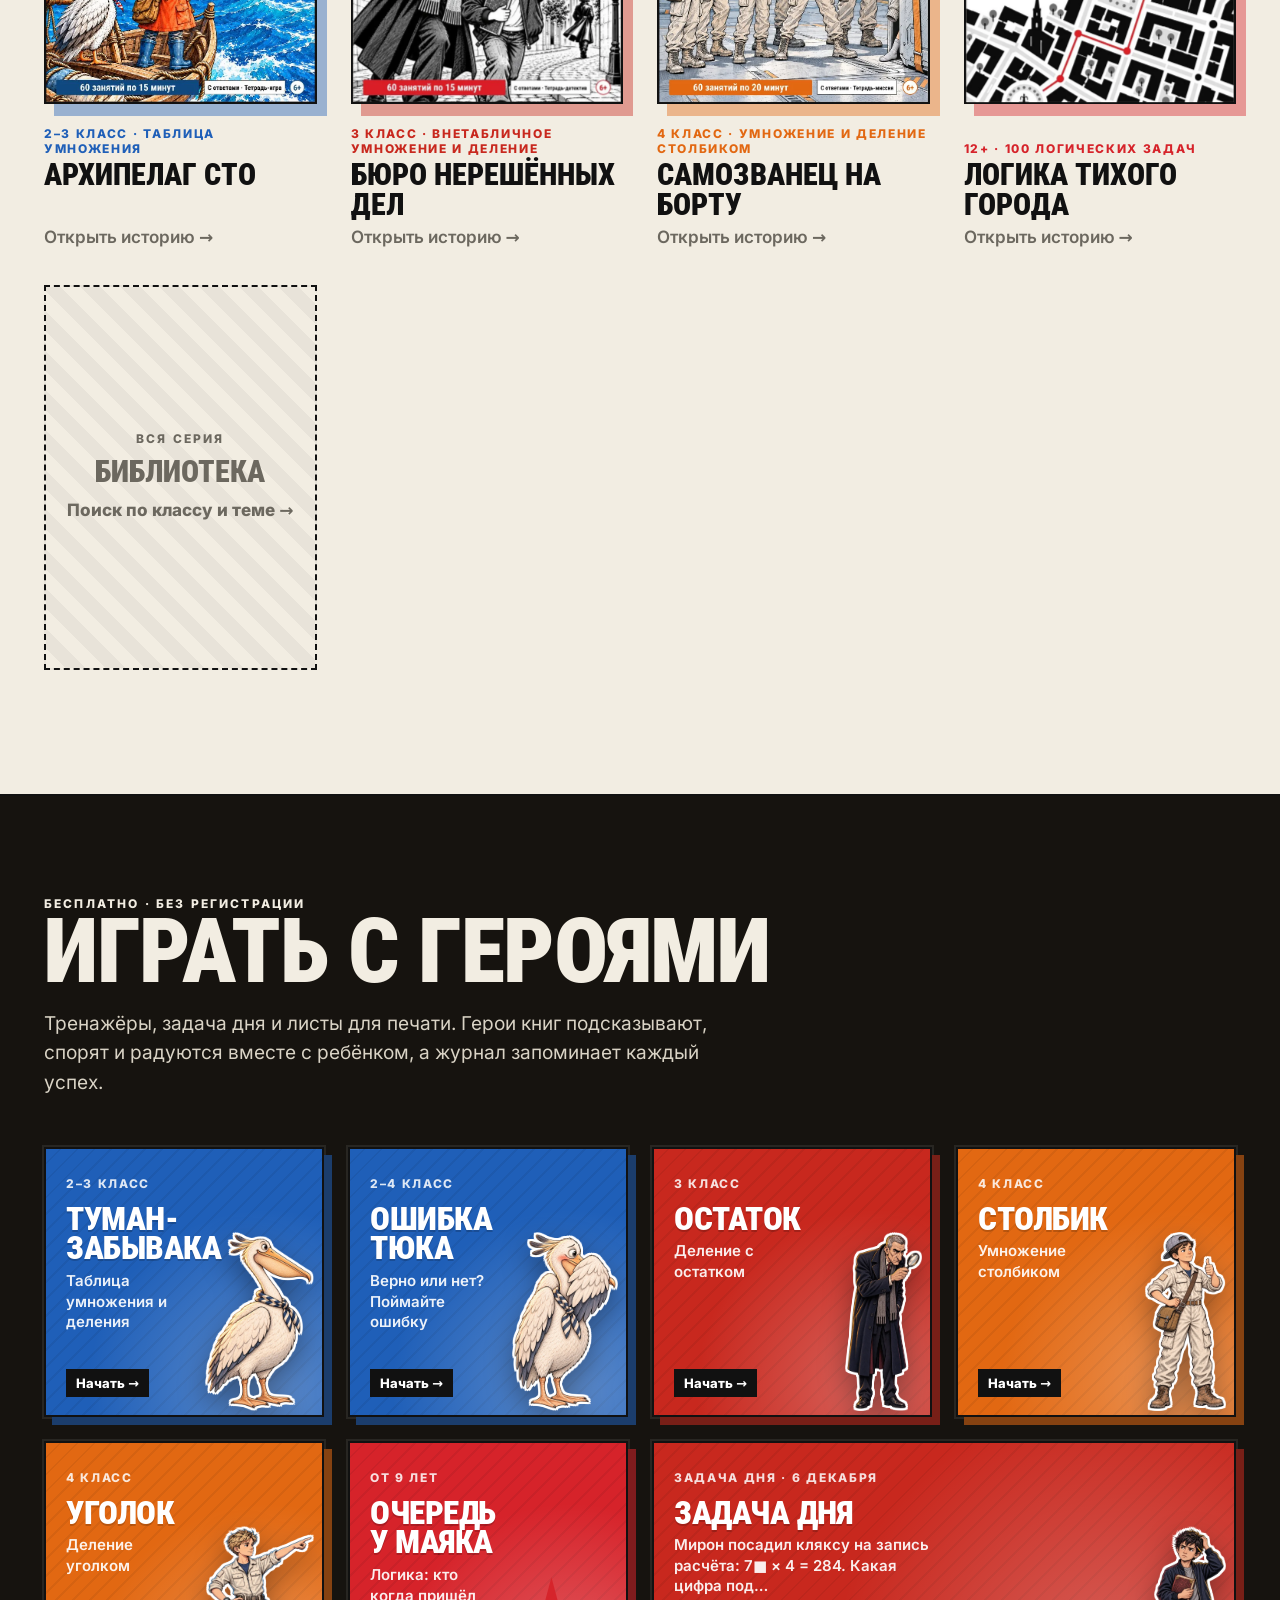
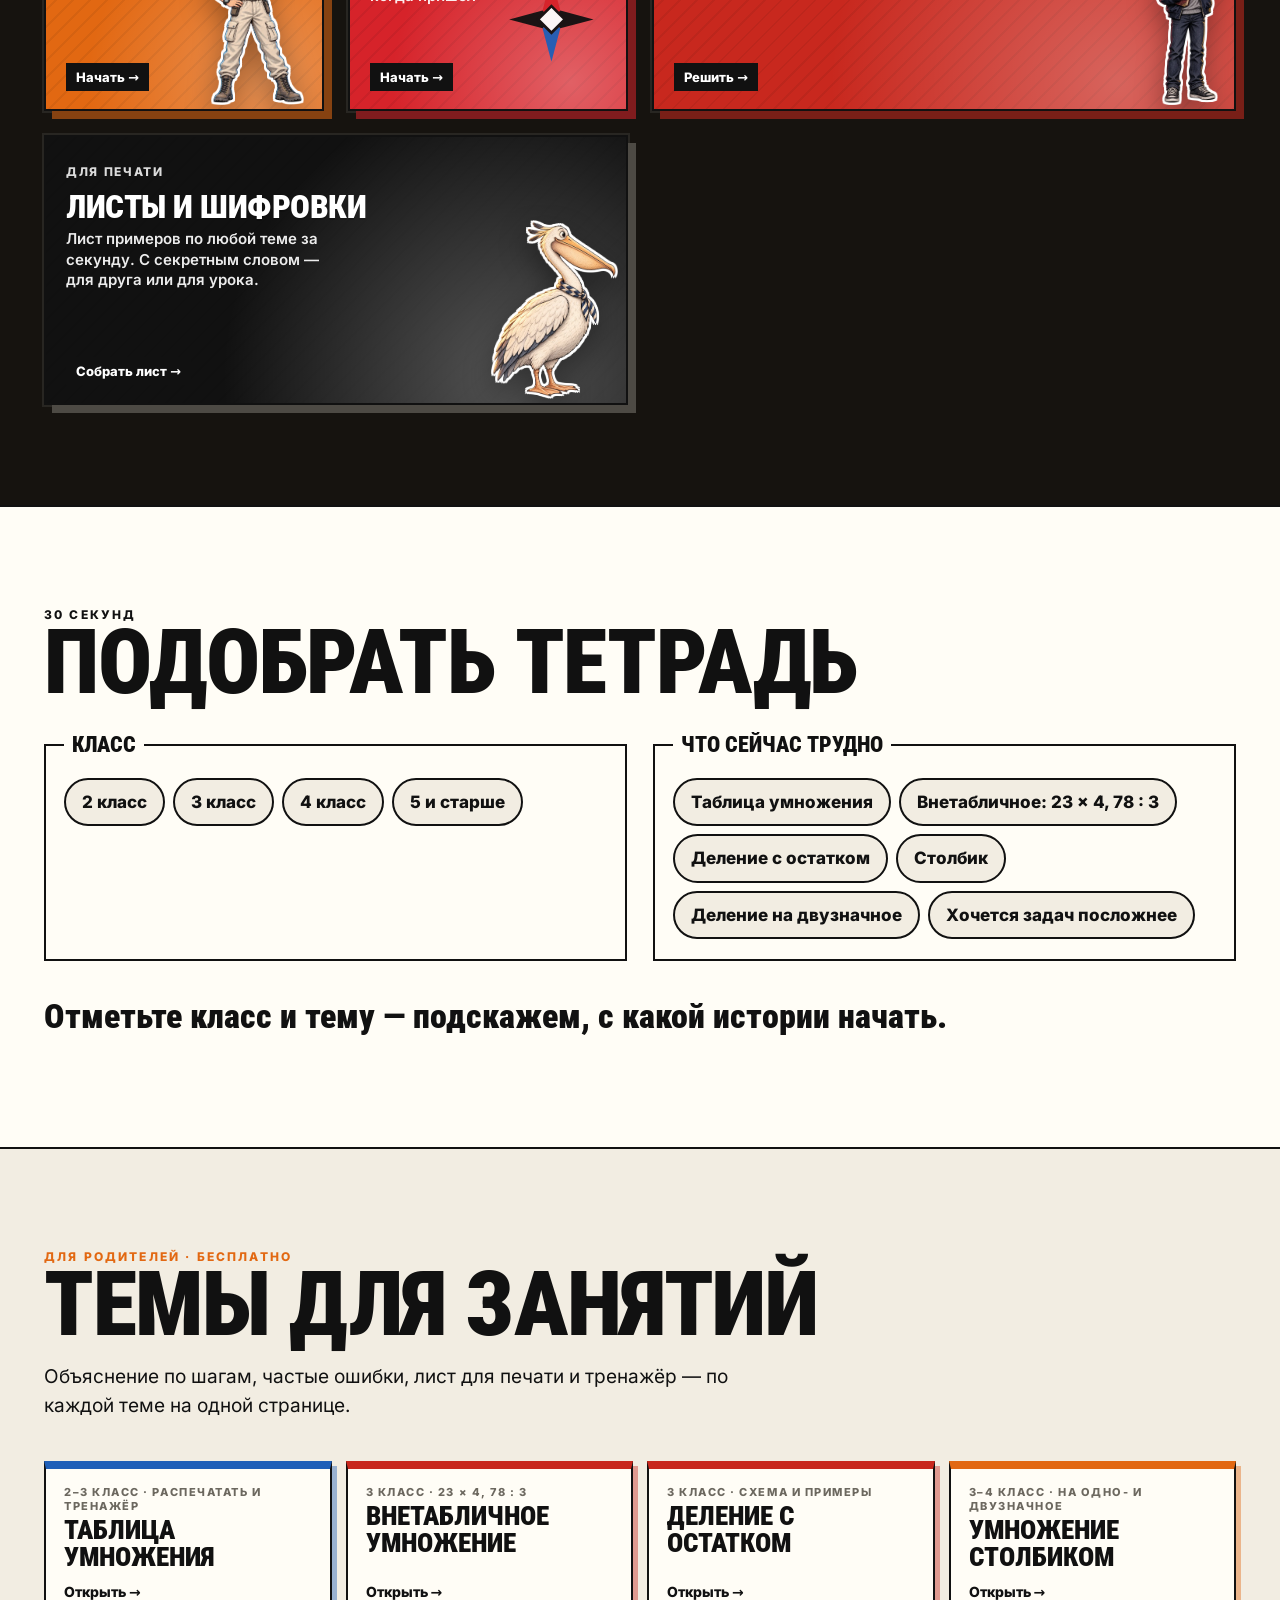
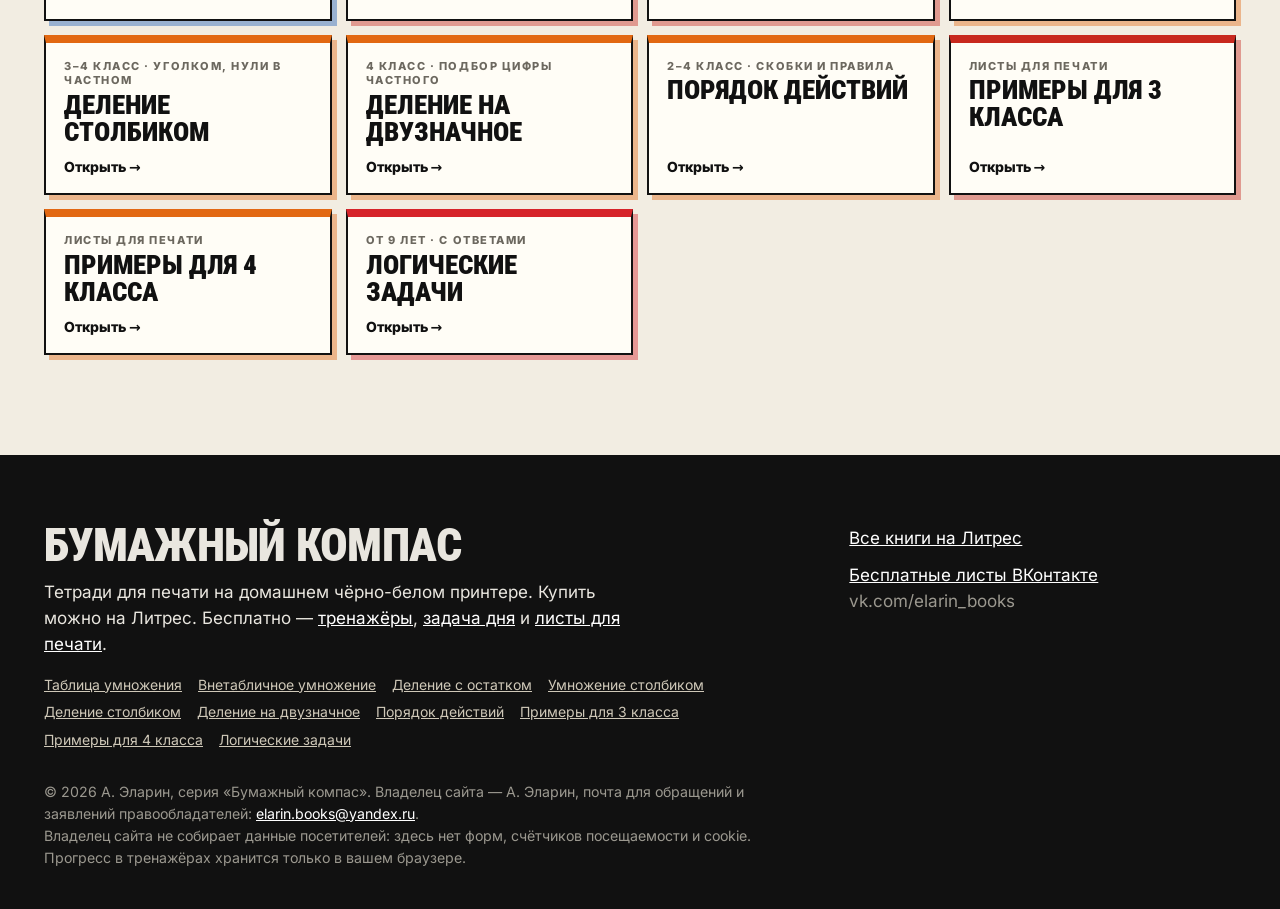
==== commit 921470d5: "Add files via upload" ====
--- a/index.html
+++ b/index.html
@@ -763,7 +763,7 @@
 </footer>
 
 <script src="mathcore.js?v=0f1c917d"></script>
-<script src="app.js?v=ac1a7bf7"></script>
+<script src="app.js?v=a15fe8d0"></script>
 <script src="tools.js?v=b12fd5e6"></script>
 </body>
 </html>
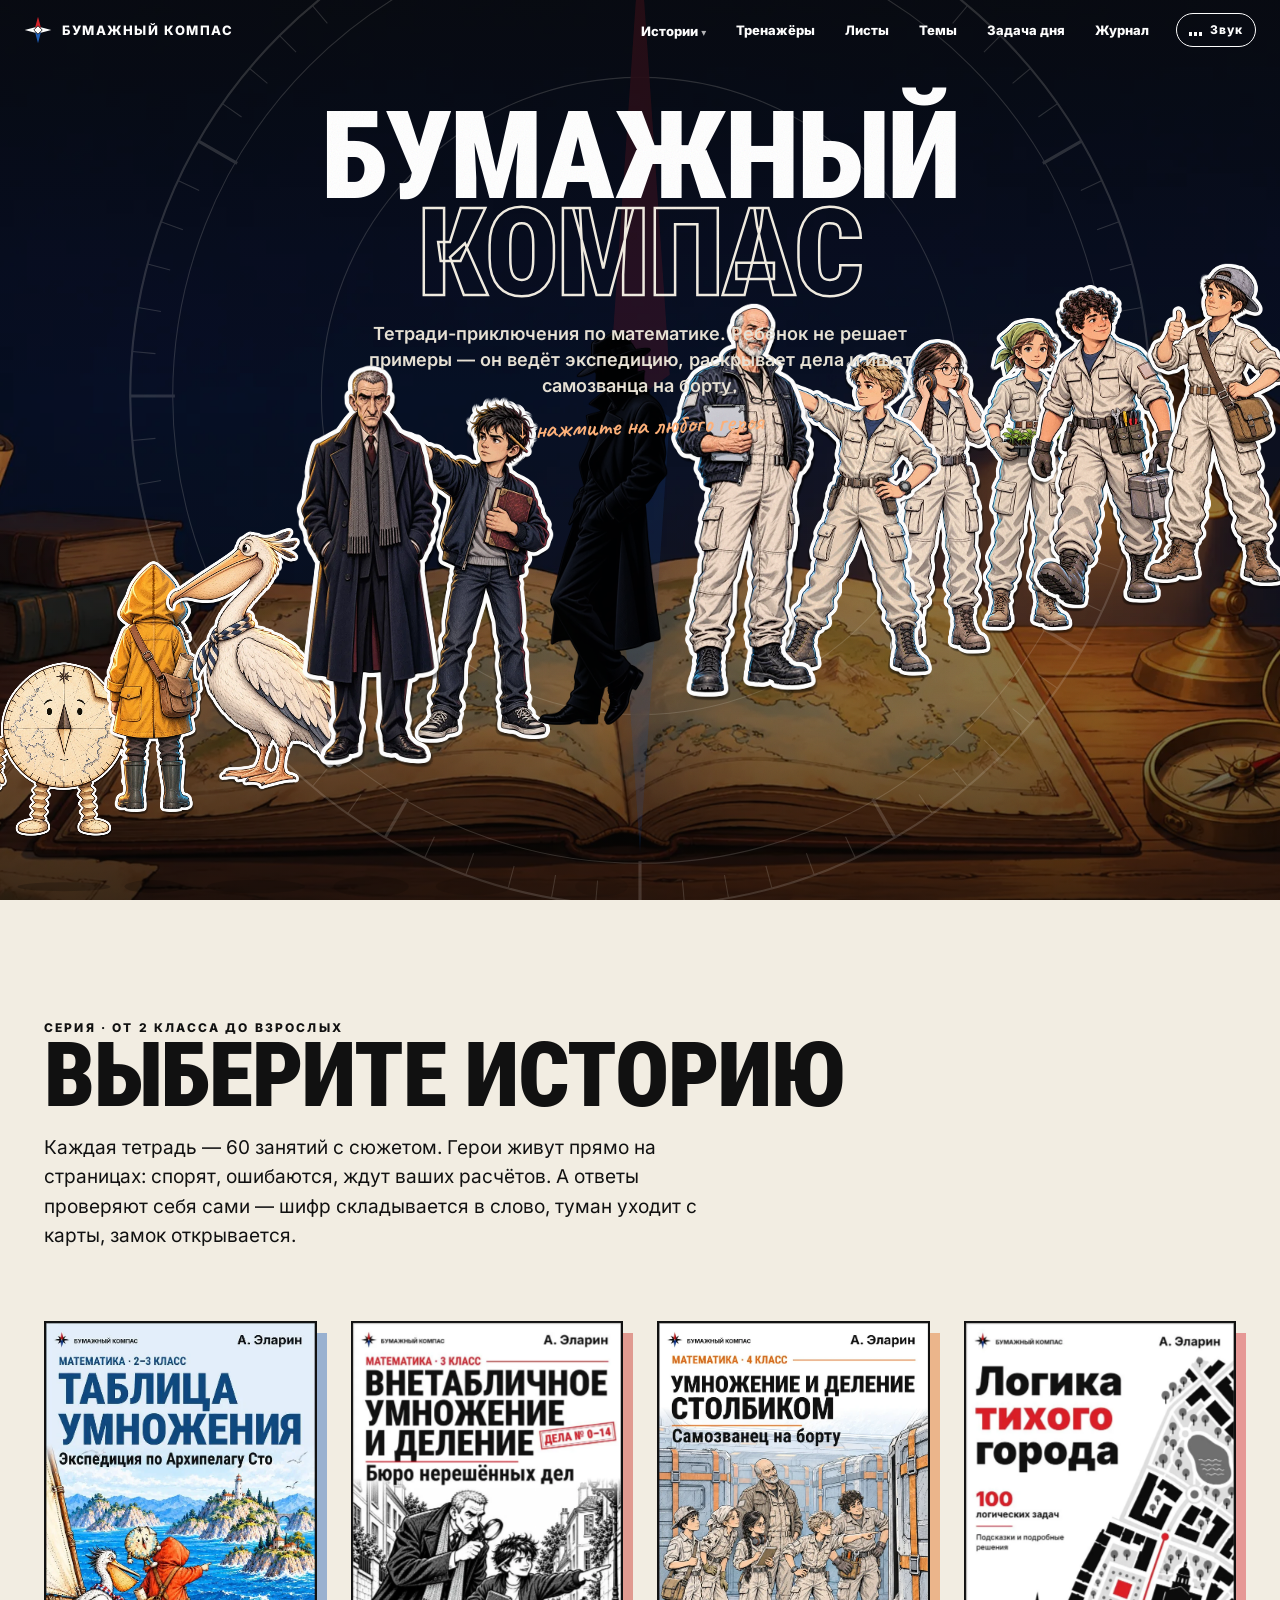
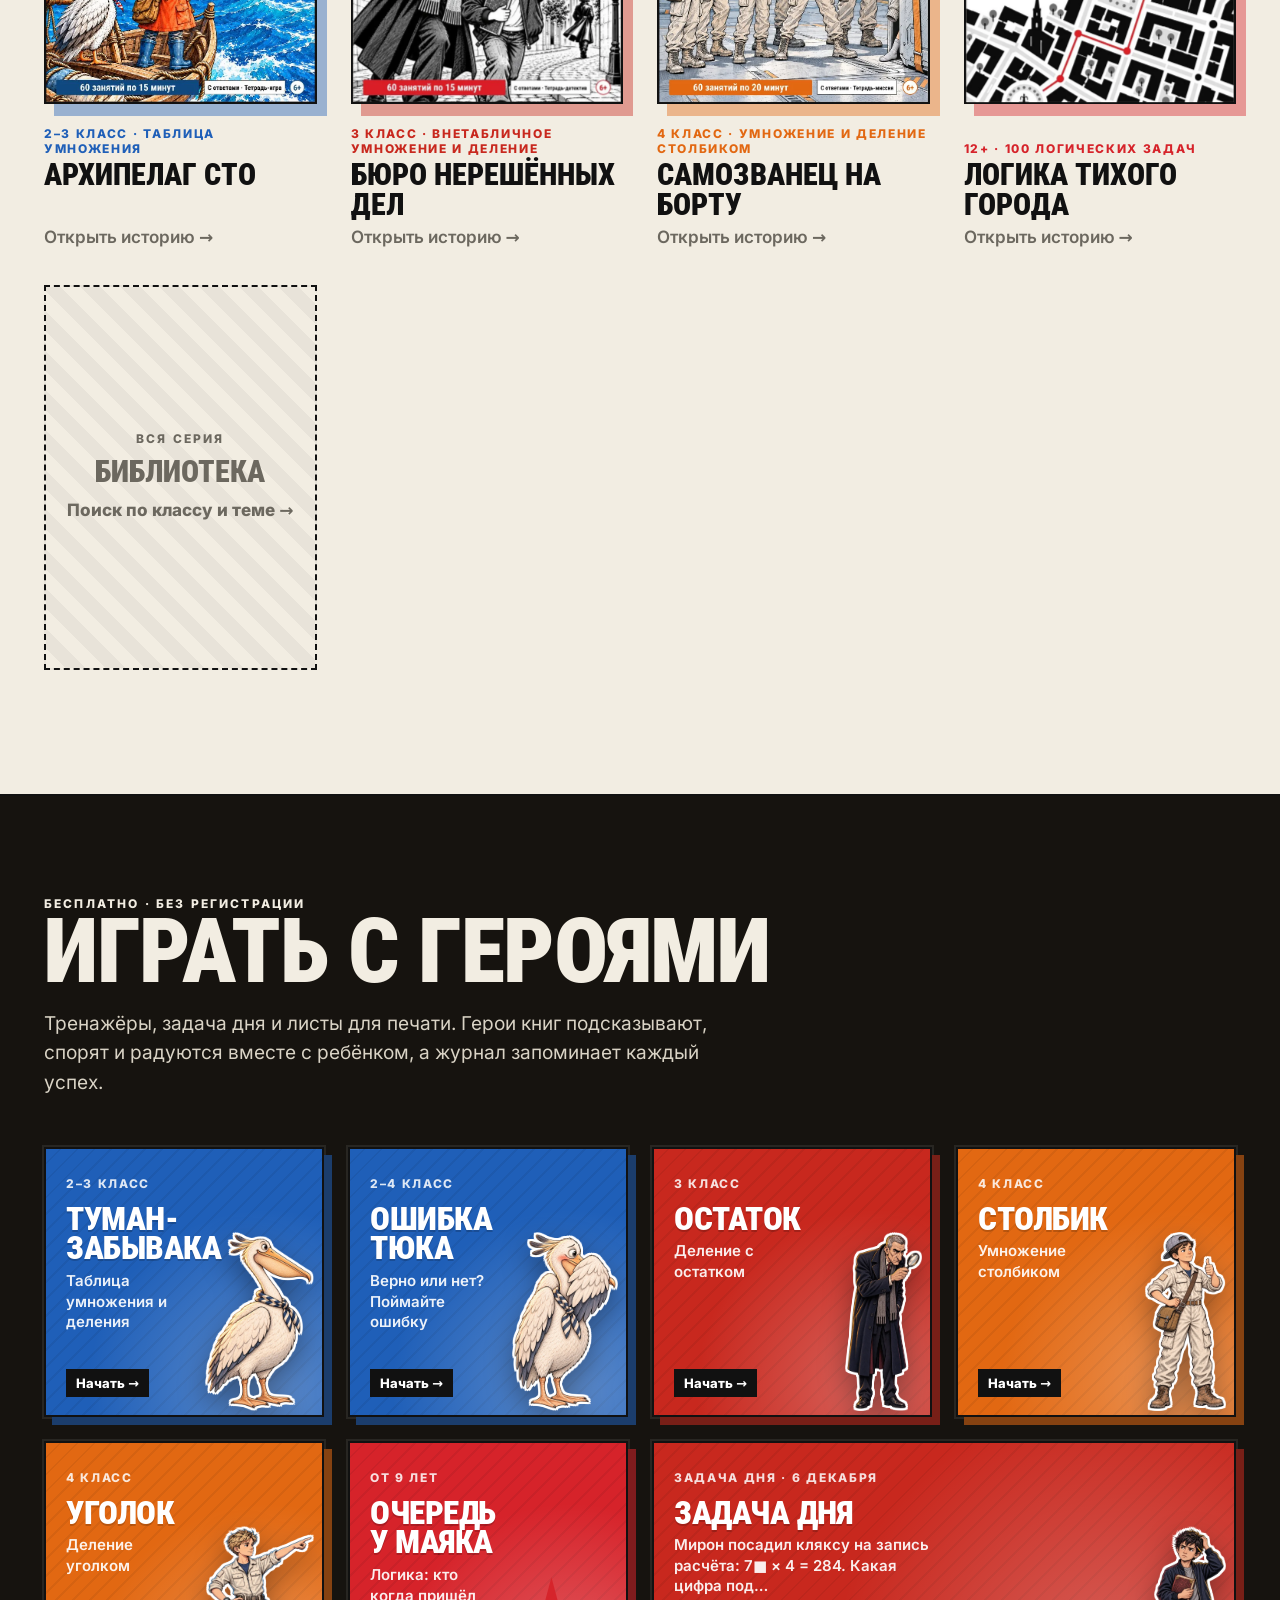
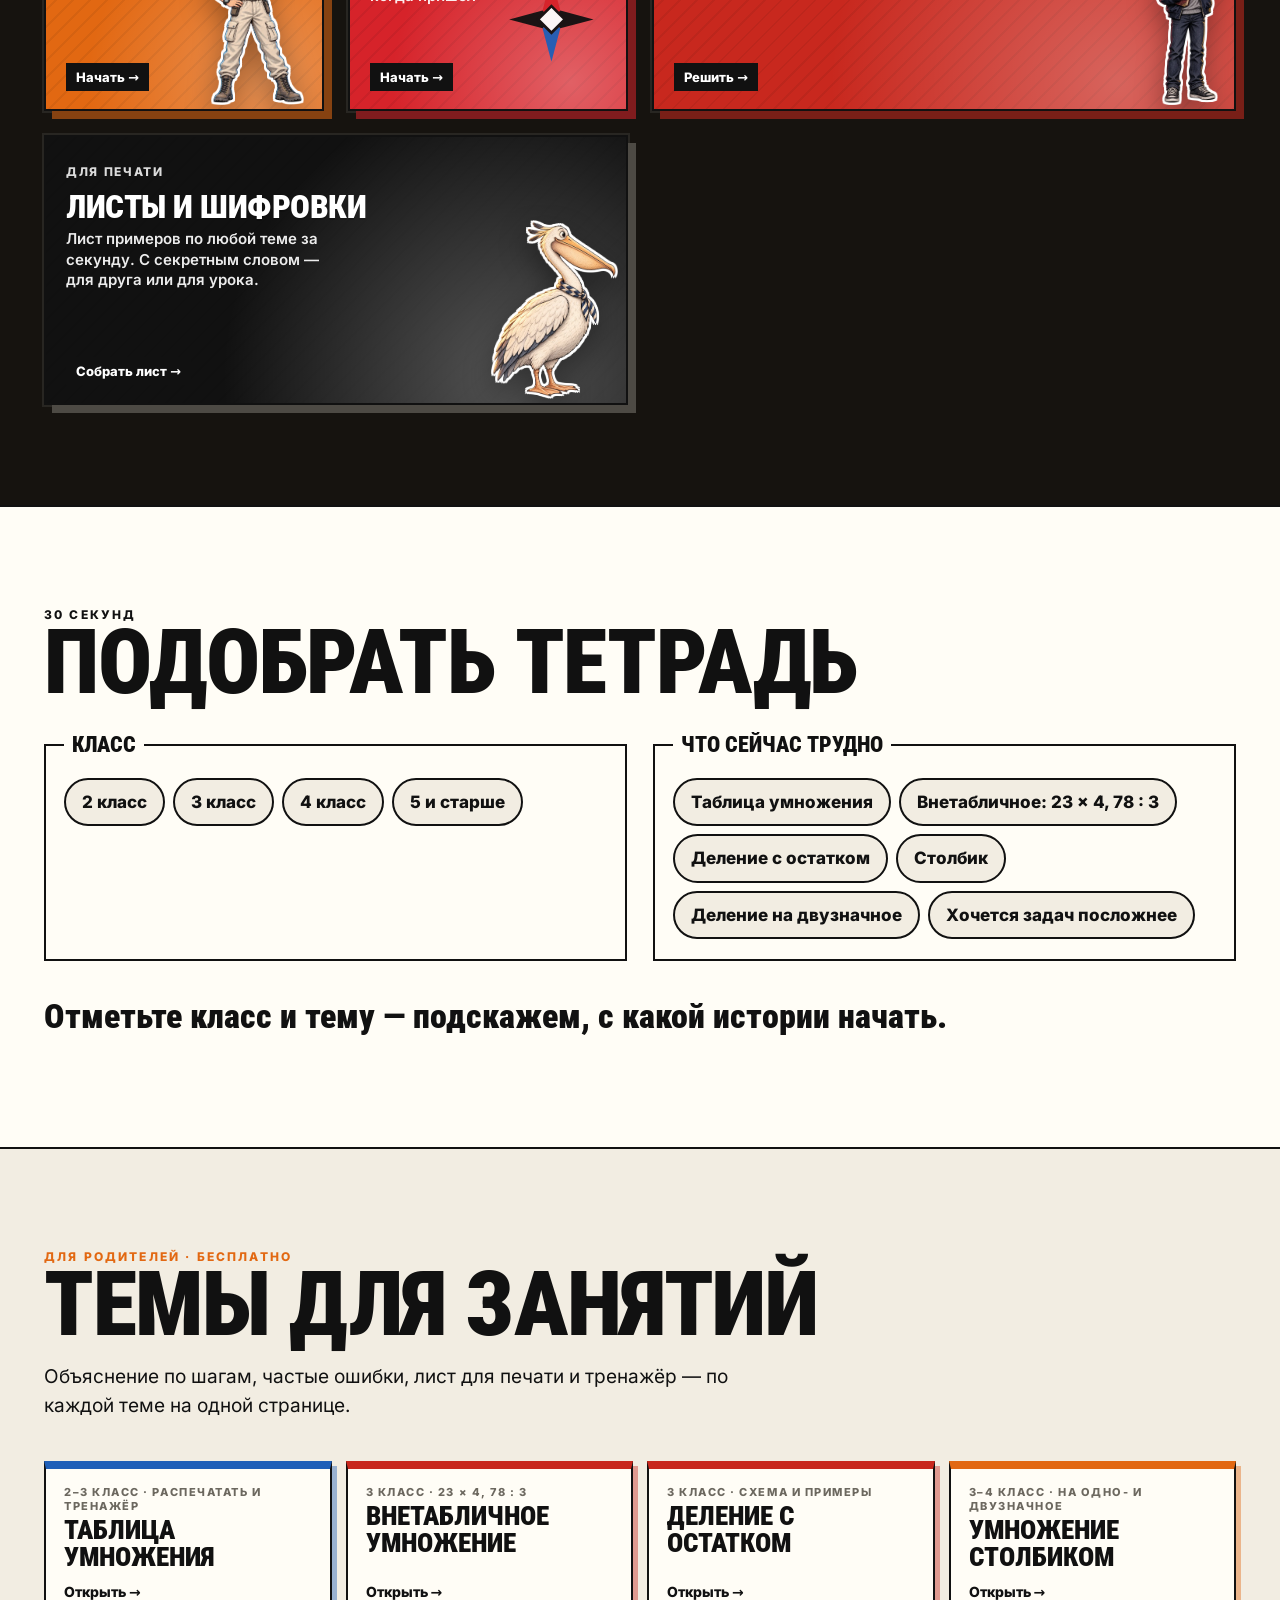
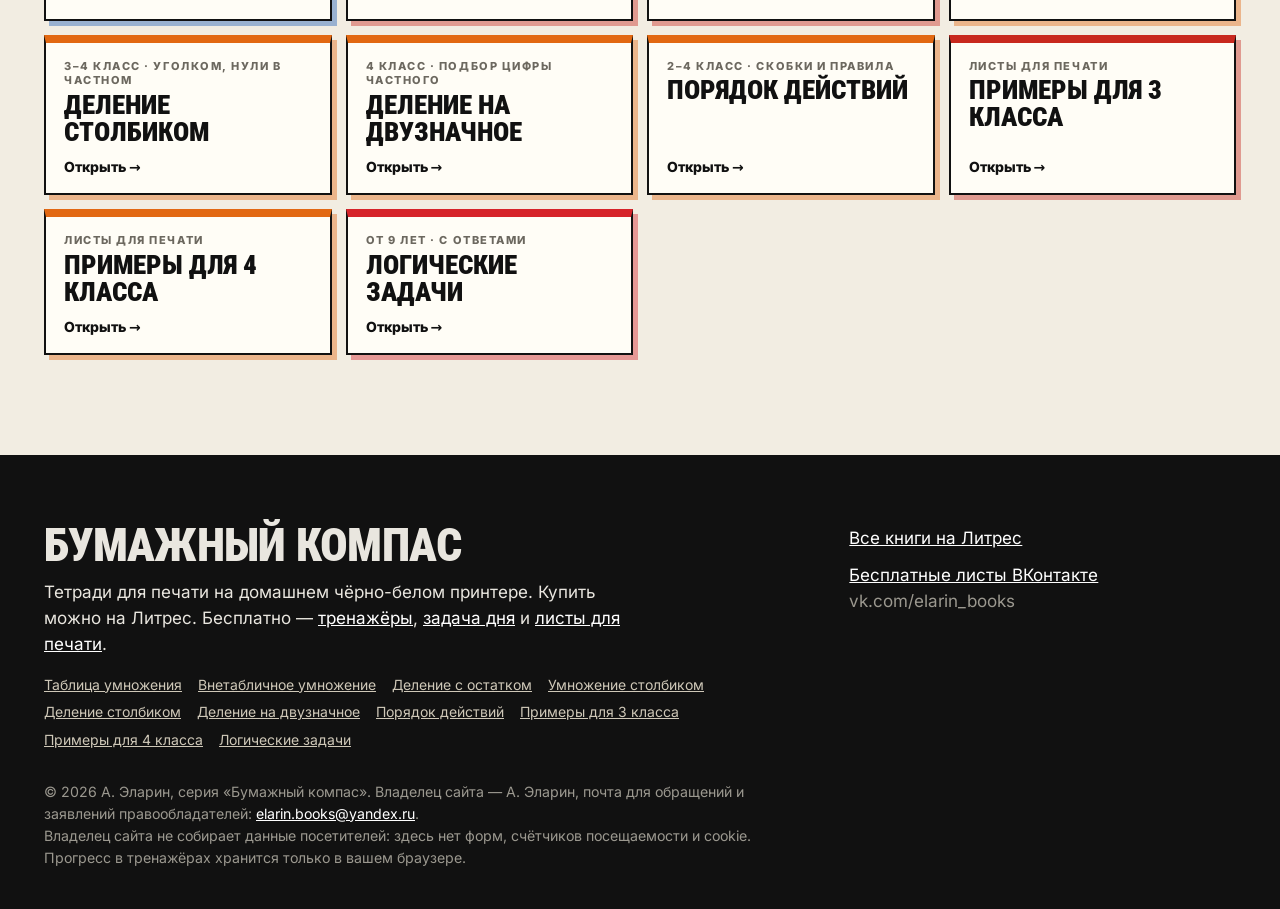
==== commit f424dc95: "Add files via upload" ====
--- a/index.html
+++ b/index.html
@@ -656,6 +656,19 @@
  .more{margin-top:40px}
  .minitiles a{grid-template-columns:10px 7.2em 1fr;padding:10px 12px;font-size:16px}
 }
+.finale .wrap.leaf{display:block;margin-top:60px}.leafs{display:grid;grid-template-columns:repeat(4,1fr);gap:18px;margin-top:14px}
+.leafs .pg{padding:0;border:2px solid #000;background:#fff;cursor:zoom-in;position:relative;box-shadow:6px 6px 0 color-mix(in srgb,var(--c) 42%,var(--paper));transition:transform .15s}
+.leafs .pg:hover{transform:translate(-2px,-2px)}.leafs .pg img{display:block;width:100%;height:auto}
+.leafs .pg span{position:absolute;left:6px;bottom:6px;background:#000;color:#fff;font:600 12px/1 Inter,sans-serif;padding:4px 6px}
+.leafnote{margin-top:12px;font-size:15px;opacity:.75}
+.lbox{position:fixed;inset:0;z-index:200;background:rgba(10,8,6,.88);display:flex;align-items:center;justify-content:center;padding:12px}
+.lin{display:flex;flex-direction:column;align-items:center;gap:10px;max-height:100%;max-width:100%}
+.lin img{max-height:calc(100svh - 90px);max-width:100%;width:auto;background:#fff;border:2px solid #000}
+.lbar{display:flex;flex-wrap:wrap;gap:8px;align-items:center;justify-content:center;color:#fff;font:600 14px/1 Inter,sans-serif}
+.lbar button{background:#fff;color:#000;border:2px solid #000;font:700 16px/1 Inter,sans-serif;padding:8px 12px;cursor:pointer}
+.lbar .buy{margin:0;padding:9px 14px;font-size:15px}
+@media (max-width:760px){.leafs{grid-template-columns:repeat(2,1fr);gap:12px}.lin img{max-height:calc(100svh - 120px)}}
+@media print{.leaf{display:none}}
 </style>
 </head>
 <body>
@@ -763,7 +776,7 @@
 </footer>
 
 <script src="mathcore.js?v=0f1c917d"></script>
-<script src="app.js?v=a15fe8d0"></script>
+<script src="app.js?v=41975177"></script>
 <script src="tools.js?v=b12fd5e6"></script>
 </body>
 </html>
